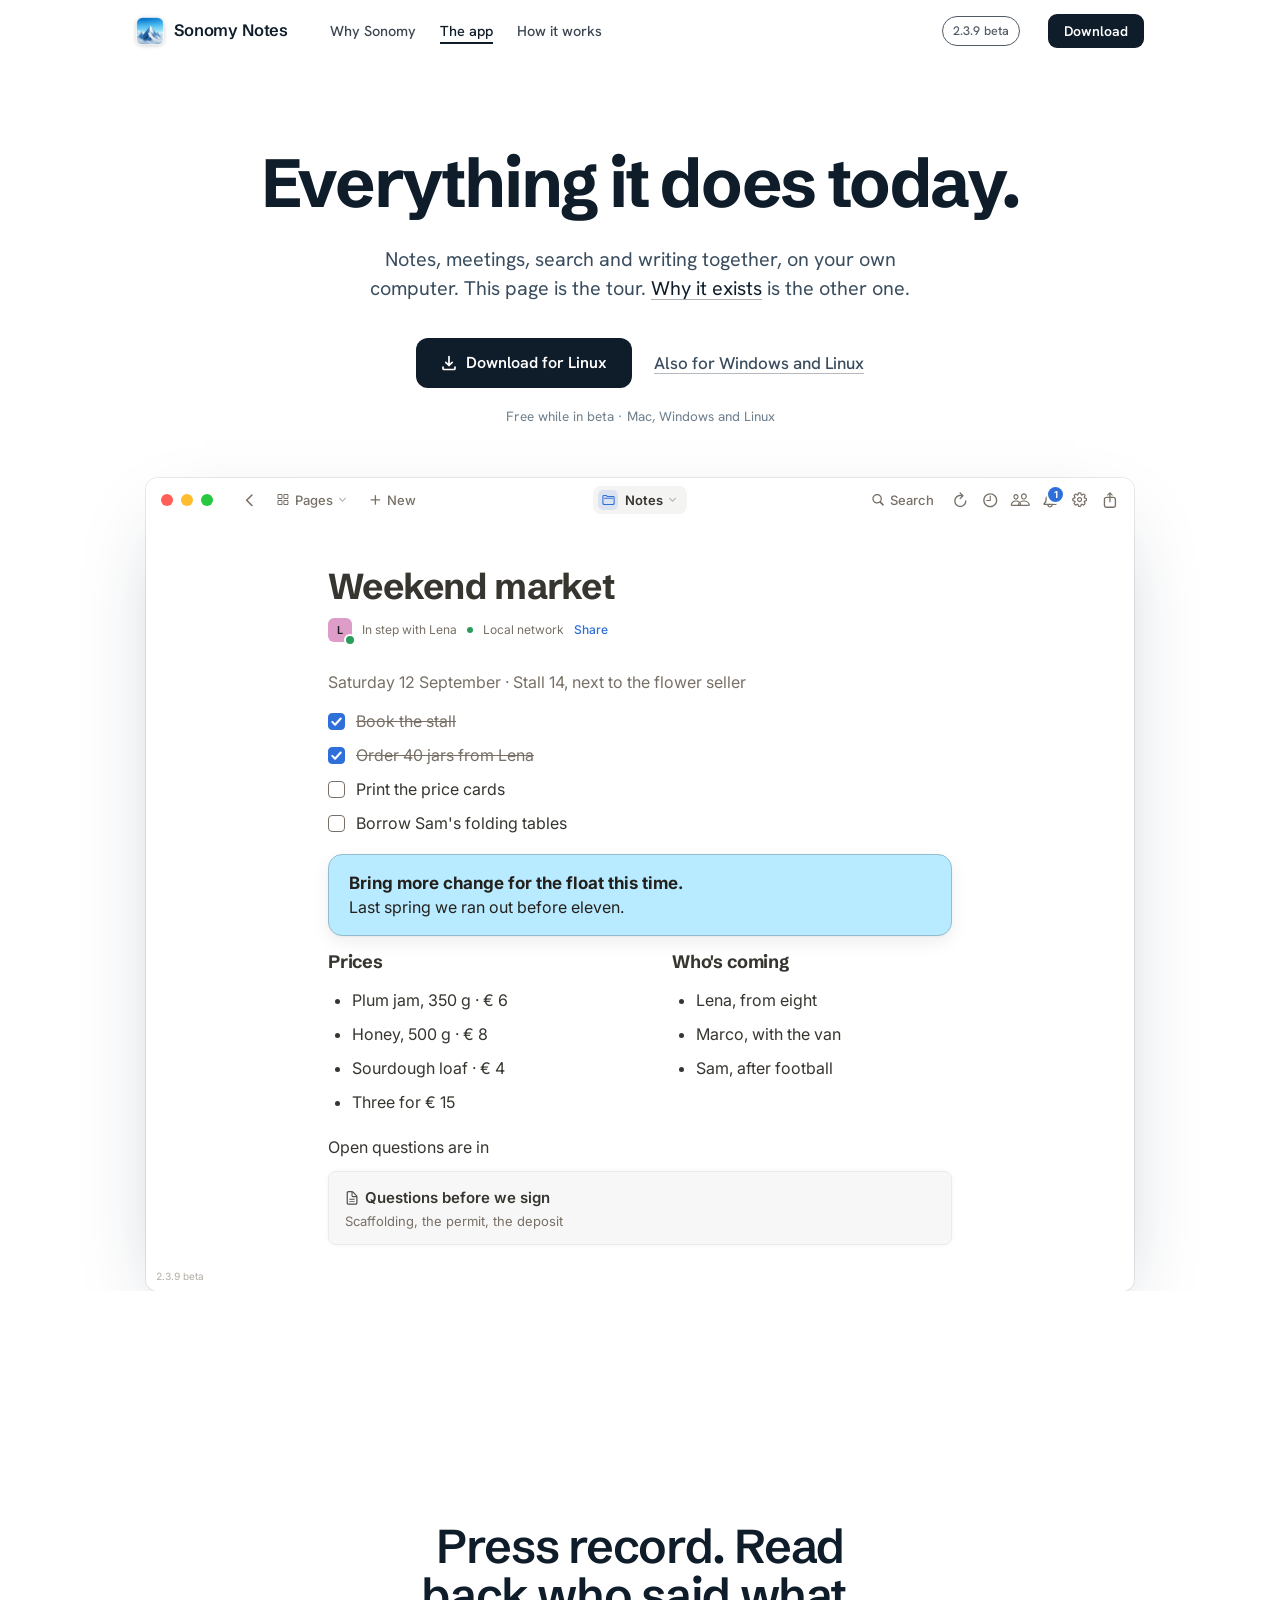
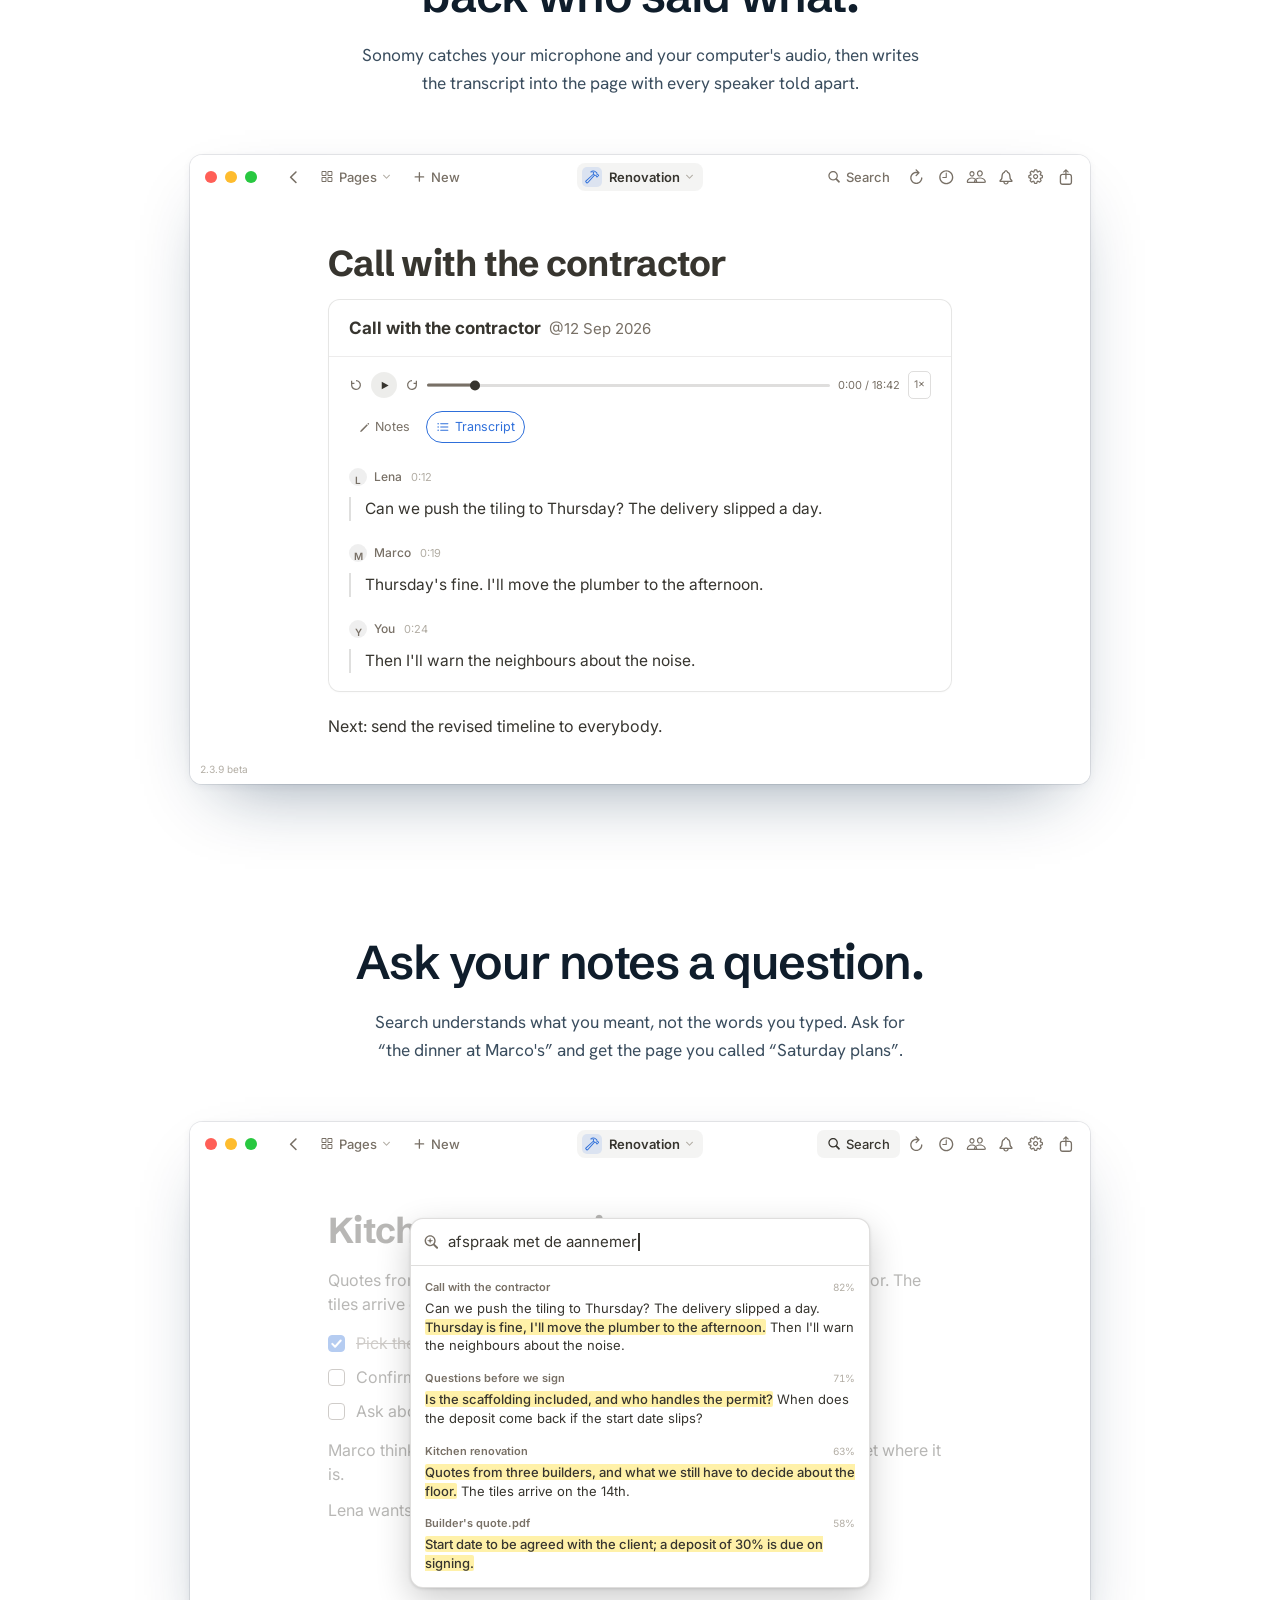
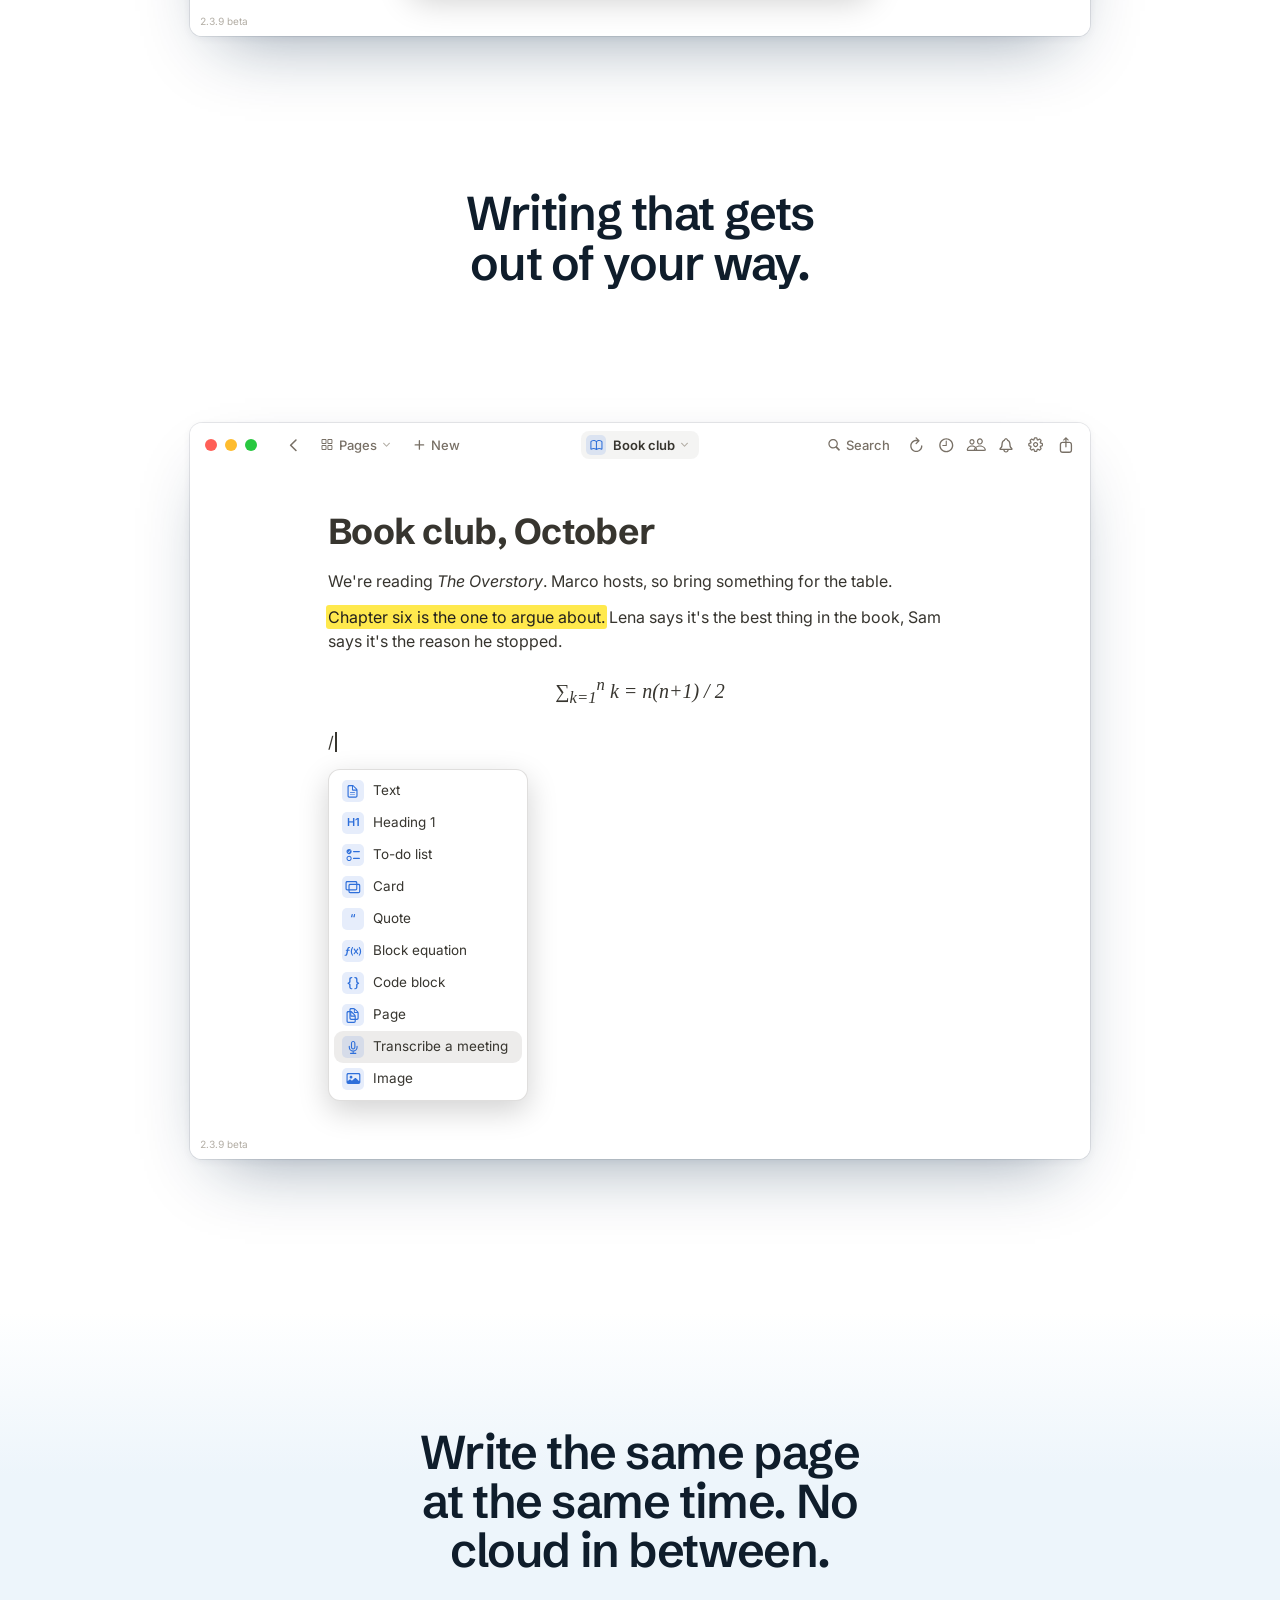
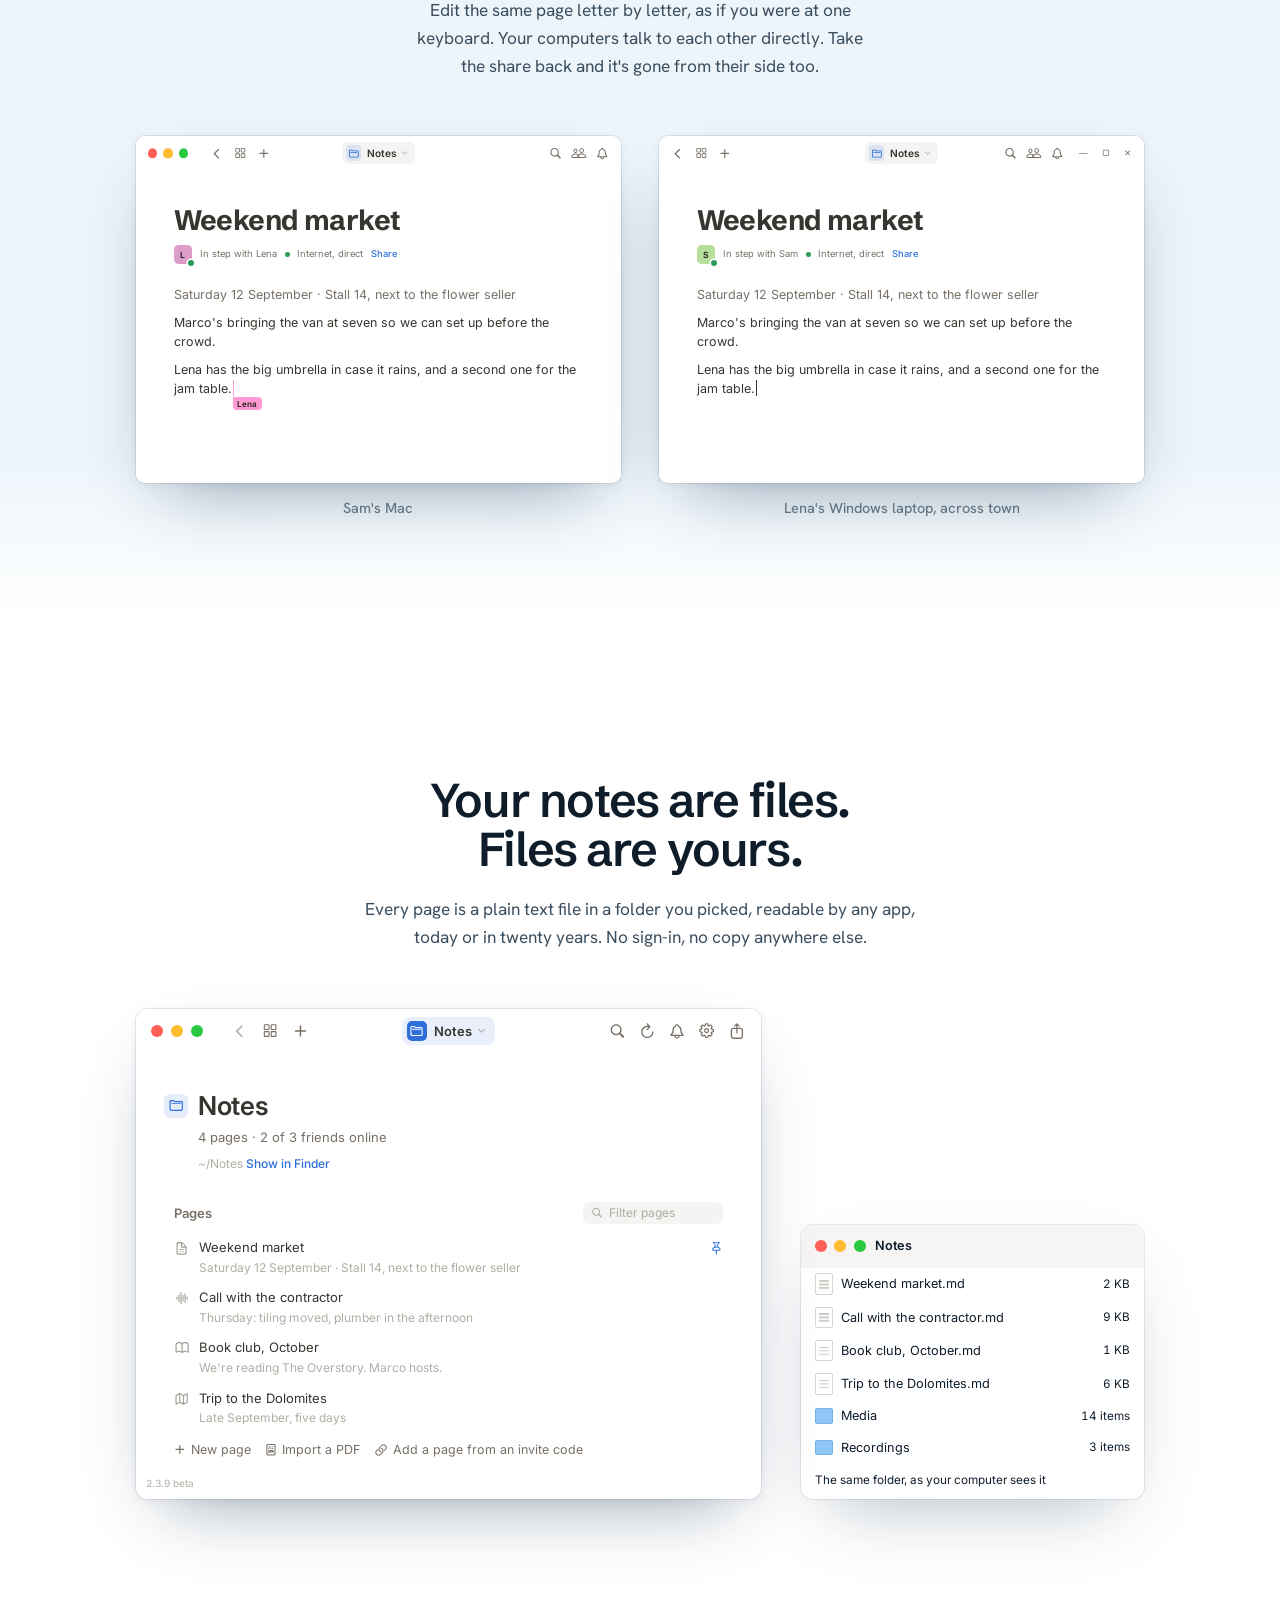
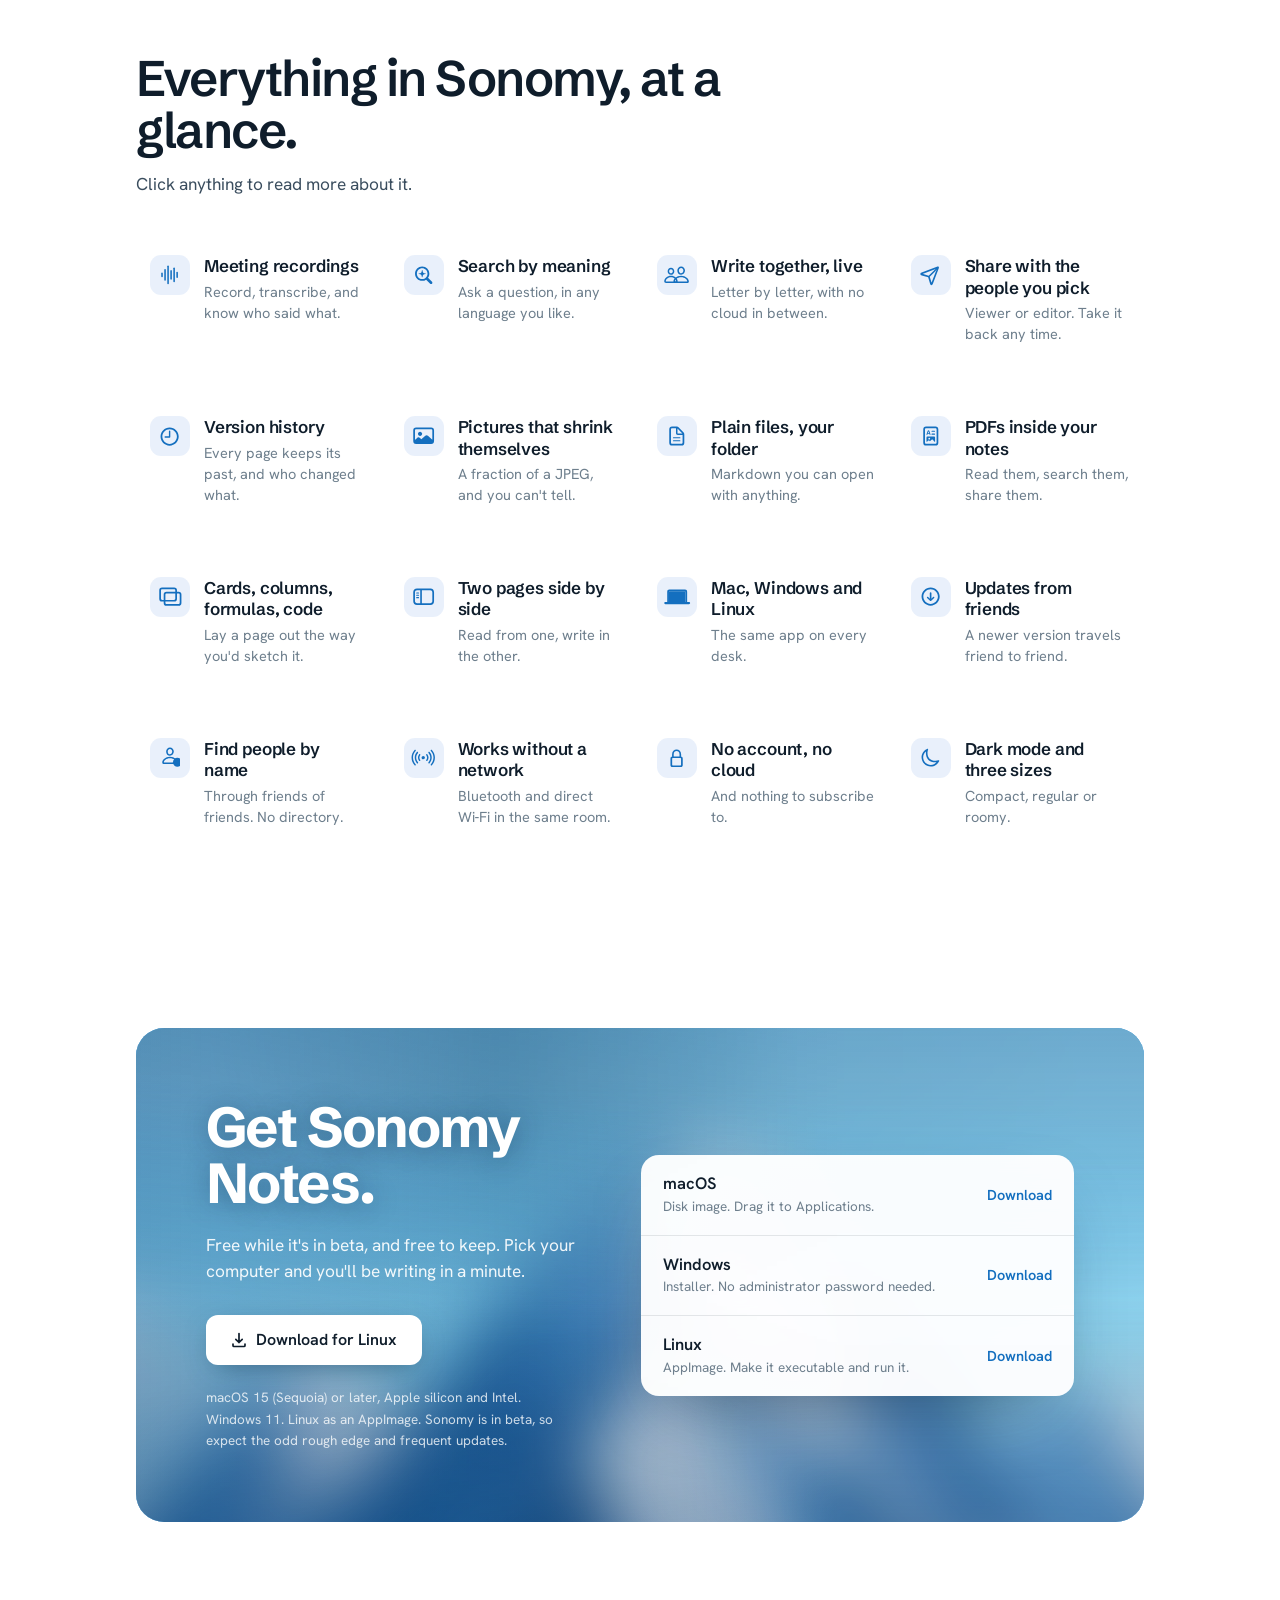
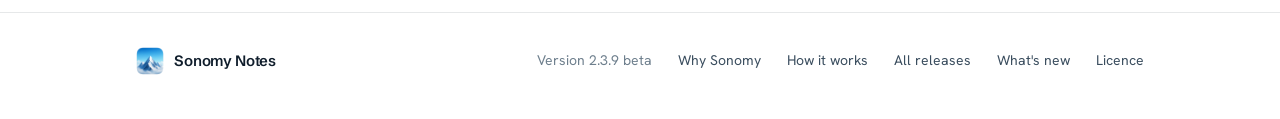
==== app.html @ a1355d49 "Site: the landing page is about the mission, the app tour moves to app.html, how.html answers questi" ====
<!doctype html>
<html lang="en">
<head>
<meta charset="utf-8">
<meta name="viewport" content="width=device-width, initial-scale=1">
<title>The app: everything Sonomy Notes does today</title>
<meta name="description" content="What Sonomy Notes does today, on Mac, Windows and Linux: it records and transcribes meetings, searches your notes by meaning, and lets you write a page together with a friend. No account, no cloud, no subscription.">

<meta property="og:title" content="Sonomy Notes: the app">
<meta property="og:description" content="Record the meeting. Find it again by what you meant. Write together. Everything on your own computer.">
<meta property="og:image" content="assets/summit.jpg">
<meta property="og:type" content="website">
<meta name="twitter:card" content="summary_large_image">
<meta name="theme-color" content="#1a7fd0">

<link rel="icon" href="assets/favicon.png" type="image/png">
<link rel="apple-touch-icon" href="assets/apple-touch-icon.png">

<link rel="preconnect" href="https://fonts.googleapis.com">
<link rel="preconnect" href="https://fonts.gstatic.com" crossorigin>
<link href="https://fonts.googleapis.com/css2?family=Schibsted+Grotesk:wght@500;600;700&family=Hanken+Grotesk:wght@400;500;600&family=Inter:wght@400;500;600;700&display=swap" rel="stylesheet">
<link rel="stylesheet" href="assets/site.css">
<script>document.documentElement.className += ' js';</script>

<style>
/* ---- a plain hero: white, ink type, the window underneath ---- */
.hero.plain { background: #fff; color: var(--ink); padding-top: 150px; }
.hero.plain .hero-h { text-shadow: none; font-size: clamp(36px, 5.4vw, 68px); }
.hero.plain .hero-lede { color: var(--ink-2); text-shadow: none; }
.hero.plain .hero-lede a { color: var(--ink); text-underline-offset: 4px; text-decoration-thickness: 1px; text-decoration-color: rgba(15, 29, 43, .35); }
.hero.plain .hero-lede a:hover { text-decoration-color: currentColor; }
.hero.plain .hero-meta { color: var(--ink-3); }
.hero.plain .btn-text { color: var(--ink-2); text-decoration-color: rgba(15, 29, 43, .3); }
.hero.plain .shot-move { box-shadow: none; }
.hero.plain .shot-fade { display: none; }
.hero.plain .hero-shot .app { box-shadow: 0 30px 80px -30px rgba(10, 40, 70, .35), 0 0 0 1px rgba(15, 29, 43, .09); }
/* ---- the hero window: one page, standing still ---- */
.hero .app { --w: 1100; }
.hero .a-desk { min-height: calc(var(--u) * 560); }
.hero .e-cur { display: none; }

/* ---- vignettes that play once when they scroll in ---- */
.type .w { opacity: 0; }
.is-in .type .w { animation: wordin .18s ease-out both; animation-delay: calc(var(--t0) + var(--i) * 70ms); }
@keyframes wordin { to { opacity: 1; } }
@keyframes riseIn { from { opacity: 0; transform: translateY(calc(var(--u) * 6)); } to { opacity: 1; transform: none; } }

/* Meetings: the capsule records, then transcribes, then the words land in the page. */
.meet-vis .a-desk { min-height: calc(var(--u) * 510); }
.meet-vis .m-bar.rec, .meet-vis .m-bar.job { opacity: 0; }
.meet-vis.is-in .m-bar.rec { animation: showhide 5.2s steps(1) .2s both; }
.meet-vis.is-in .m-bar.job { animation: showhide 3.4s steps(1) 5.3s both; }
@keyframes showhide { 0% { opacity: 1; } 99% { opacity: 1; } 100% { opacity: 0; } }
.meet-vis .m-track i { width: 0; }
.meet-vis.is-in .m-track i { animation: fill 3s linear 5.4s both; }
@keyframes fill { to { width: 92%; } }
.meet-vis .e-meet .mb-body { max-height: 0; overflow: hidden; opacity: 0; }
.meet-vis.is-in .e-meet .mb-body { animation: unfold .9s var(--ease) 8.5s both; }
@keyframes unfold { from { max-height: 0; opacity: 0; } to { max-height: calc(var(--u) * 420); opacity: 1; } }
.meet-vis .e-meet .mb-note { color: var(--a-faint); font-size: calc(var(--u) * 13); padding: calc(var(--u) * 14) 0 calc(var(--u) * 4); font-style: italic; overflow: hidden; }
.meet-vis.is-in .e-meet .mb-note { animation: notegone 8.5s steps(1) both; opacity: 0; }
@keyframes notegone { from { opacity: 1; } to { opacity: 0; max-height: 0; padding: 0; } }
.meet-vis .e-meet .tb, .meet-vis .after { opacity: 0; }
.meet-vis.is-in .e-meet .tb { animation: riseIn .5s var(--ease) both; animation-delay: calc(9s + var(--i) * 1.1s); }
.meet-vis.is-in .after { animation: riseIn .5s var(--ease) 12.6s both; }
.meet-vis .e-meet .mh .live { color: var(--a-danger); font-size: calc(var(--u) * 12); font-weight: 600; margin-left: auto; display: inline-flex; align-items: center; gap: calc(var(--u) * 6); }
.meet-vis .e-meet .mh .live::before { content: ""; width: calc(var(--u) * 8); height: calc(var(--u) * 8); border-radius: 50%; background: var(--a-danger); }
.meet-vis.is-in .e-meet .mh .live { animation: showhide 8.4s steps(1) both; }

/* Search: the question is typed, the answers arrive. */
.srch-vis .a-desk { min-height: calc(var(--u) * 470); }
.srch-vis .s-pop { right: auto; left: 50%; transform: translateX(-50%); top: calc(var(--u) * 52); height: auto; max-height: calc(var(--u) * 420); }
.srch-vis .under { opacity: .35; filter: blur(.5px); }
.srch-vis .s-field .c { opacity: 0; }
.srch-vis.is-in .s-field .c { animation: wordin .05s linear both; animation-delay: calc(.5s + var(--i) * 55ms); }
.srch-vis .s-field .cur { width: 2px; height: calc(var(--u) * 18); background: var(--a-text); display: inline-block; margin-left: 1px; animation: blink 1s steps(1) infinite; }
.srch-vis .hit { opacity: 0; }
.srch-vis.is-in .hit { animation: riseIn .5s var(--ease) both; animation-delay: calc(2.4s + var(--i) * .18s); }
.srch-vis .s-status { position: absolute; inset: calc(var(--u) * 46) 0 0; }
.srch-vis.is-in .s-status { animation: gone .01s linear 2.3s both; }
@keyframes gone { to { opacity: 0; } }

/* Writing: the slash menu, and the highlight walking down it. */
.write-vis .a-desk { min-height: calc(var(--u) * 692); }
.write-vis .sl-menu { left: calc(50% - var(--u) * 312); top: calc(var(--u) * 302); opacity: 0; transform: translateY(calc(var(--u) * -4)) scale(.98); transform-origin: 0 0; }
.write-vis.is-in .sl-menu { animation: menuin .4s var(--ease) .7s both; }
@keyframes menuin { to { opacity: 1; transform: none; } }
.write-vis .sl-item { opacity: 0; }
.write-vis.is-in .sl-item { animation: riseIn .3s var(--ease) both; animation-delay: calc(.85s + var(--i) * 40ms); }
.write-vis .sl-hl { position: absolute; left: calc(var(--u) * 5); right: calc(var(--u) * 5); top: calc(var(--u) * 5); height: calc(var(--u) * 32); border-radius: calc(var(--u) * 9); background: var(--a-code-bg); opacity: 0; }
.write-vis.is-in .sl-hl { animation: hlwalk 3.2s var(--ease) 1.5s both; }
@keyframes hlwalk {
  0% { opacity: 0; transform: translateY(0); }
  8% { opacity: 1; transform: translateY(0); }
  30% { transform: translateY(calc(var(--u) * 96)); }
  55% { transform: translateY(calc(var(--u) * 192)); }
  80%, 100% { opacity: 1; transform: translateY(calc(var(--u) * 256)); }
}
.write-vis .sl-item { position: relative; z-index: 1; }

/* Together: two windows, one page, two carets. */
.two { display: grid; grid-template-columns: minmax(0, 1fr) minmax(0, 1fr); gap: clamp(18px, 3vw, 40px); align-items: start; }
.two .vis { container-type: inline-size; }
.two .app { --w: 620; }
.two .a-desk { min-height: calc(var(--u) * 400); }
.two .who { text-align: center; margin-top: 14px; font-size: 14.5px; color: var(--ink-3); font-weight: 500; }
.two .e-caret, .two .e-cur { opacity: 0; }
.two.is-in .e-caret { animation: wordin .2s ease-out both; animation-delay: var(--t0); }
.two.is-in .e-cur { animation: wordin .01s linear var(--t0) both, blink 1s steps(1) calc(var(--t0) + 1.4s) infinite; }

/* Your files: the folder in front of the window. */
.files-vis { display: grid; grid-template-columns: minmax(0, 62fr) minmax(0, 34fr); gap: 4%; align-items: end; }
.files-vis .app { --w: 640; max-width: 100%; }
.files-vis .a-desk { min-height: calc(var(--u) * 430); }
.files-vis .h-cols { grid-template-columns: minmax(0, 1fr); }
.files-vis .a-home { padding: calc(var(--u) * 34) calc(var(--u) * 28) calc(var(--u) * 40); }
.files-vis .h-doing { flex-wrap: wrap; gap: calc(var(--u) * 6) calc(var(--u) * 14); }
.files-vis .h-doing span { white-space: nowrap; }
.files-vis .finder { --u: min(1px, calc(32cqw / 330)); align-self: end; }
.files-vis .finder .fr { opacity: 0; }
.files-vis.is-in .finder .fr { animation: riseIn .4s var(--ease) both; animation-delay: calc(.4s + var(--i) * 70ms); }
.files-vis .finder .fnote { padding: calc(var(--u) * 8) calc(var(--u) * 14) calc(var(--u) * 10); color: var(--a-faint); font-size: calc(var(--u) * 12); border-top: 1px solid var(--a-rule); }

/* Popup visuals */
.bars { display: grid; gap: 10px; margin: 6px 0 0; }
.bars .b { display: grid; grid-template-columns: 110px 1fr 90px; align-items: center; gap: 12px; font-size: 14.5px; }
.bars .b i { display: block; height: 22px; border-radius: 6px; background: var(--sky-200); width: var(--p); transition: width 1.2s var(--ease); }
.bars .b.best i { background: var(--sky-700); }
.bars .b span:last-child { color: var(--ink-3); font-variant-numeric: tabular-nums; text-align: right; }
.bars .b span:first-child { color: var(--ink); font-weight: 500; }
.pop .app { --w: 620; box-shadow: 0 20px 50px -30px rgba(10, 40, 70, .4), 0 0 0 1px rgba(15, 29, 43, .09); }
.pop .vis { container-type: inline-size; }
.pop .a-desk { min-height: calc(var(--u) * 300); }

@media (max-width: 640px) {
  .two { grid-template-columns: minmax(0, 1fr); }
  .files-vis { grid-template-columns: minmax(0, 1fr); gap: 18px; }
  .files-vis .finder { --u: min(1px, calc(100cqw / 340)); }
  .bars .b { grid-template-columns: 80px 1fr 70px; }
  .write-vis .sl-menu { left: calc(50% - var(--u) * 300); }
}
@media (prefers-reduced-motion: reduce) {
  .js .hero .s-pop, .js .hero .a-chip.srch, .js .hero .s-field .c, .js .hero .hit, .js .hero .s-status { animation: none; }
  .hero .s-pop, .hero .s-field .c, .hero .hit { opacity: 1; transform: none; }
  .hero .s-status { display: none; }
  .type .w, .meet-vis .m-bar.job, .meet-vis .e-meet .mb-body, .meet-vis .e-meet .tb, .meet-vis .e-meet .mt, .meet-vis .e-meet .mp, .meet-vis .after,
  .srch-vis .s-field .c, .srch-vis .hit, .write-vis .sl-menu, .write-vis .sl-item, .two .e-caret, .two .e-cur, .files-vis .finder .fr { opacity: 1 !important; animation: none !important; transform: none !important; }
  .meet-vis .m-bar.rec, .srch-vis .s-status, .write-vis .sl-hl, .meet-vis .e-meet .mh .live, .meet-vis .e-meet .mb-note { display: none; }
  .meet-vis .e-meet .mb-body { max-height: none !important; }
  .m-meter i.live, .m-rec::before, .m-spin { animation: none; }
}
</style>
</head>
<body>

<header class="bar ink" id="bar">
  <div class="bar-in">
    <a class="mark" href="#top">
      <img src="assets/icon.png" alt="" width="28" height="28">
      <span>Sonomy Notes</span>
    </a>
    <nav class="nav" aria-label="Pages">
      <a href="index.html">Why Sonomy</a>
      <a class="here" href="app.html">The app</a>
      <a href="how.html">How it works</a>
    </nav>
    <div class="bar-sp"></div>
    <span class="ver" data-version>2.3.9 beta</span>
    <a class="btn btn-sm btn-bar" id="cta-bar" href="https://github.com/LarsLagauw/sonomy-releases/releases/latest">Download</a>
  </div>
</header>

<main id="top">

  <!-- ============================================================ Hero -->
  <section class="hero plain" id="hero" data-loop>
    <div class="hero-in wrap">
      <h1 class="hero-h">
        <span>Everything it does today.</span>
      </h1>
      <p class="hero-lede">
        Notes, meetings, search and writing together, on your own computer. This page is the tour. <a href="index.html">Why it exists</a> is the other one.
      </p>
      <div class="hero-cta">
        <a class="btn btn-ink" id="cta-main" href="https://github.com/LarsLagauw/sonomy-releases/releases/latest">
          <svg viewBox="0 0 16 16" fill="none" stroke="currentColor" stroke-width="1.7" stroke-linecap="round" stroke-linejoin="round" aria-hidden="true"><path d="M8 1.5v9m0 0 3.2-3.2M8 10.5 4.8 7.3M2 12v1.5a1 1 0 0 0 1 1h10a1 1 0 0 0 1-1V12"/></svg>
          <span id="cta-main-label">Download the latest version</span>
        </a>
        <a class="btn-text" href="#download">Also for Windows and Linux</a>
      </div>
      <span class="hero-meta" id="cta-note">Free while in beta · Mac, Windows and Linux</span>
    </div>

    <div class="hero-shot">
      <div class="shot-move">
        <div class="app" aria-hidden="true">
          <div class="a-bar">
            <span class="a-tl"><i></i><i></i><i></i></span>
            <div class="a-left">
              <span class="a-chip ico"><i data-g="chevron.backward"></i></span>
              <span class="a-chip"><i data-g="square.grid.2x2"></i>Pages<i class="hint" data-g="chevron.down"></i></span>
              <span class="a-chip"><i data-g="plus"></i>New</span>
            </div>
            <div class="a-centre"><span class="a-proj"><i class="pg" data-g="folder"></i>Notes<i class="hint" data-g="chevron.down"></i></span></div>
            <div class="a-right">
              <span class="a-chip"><i data-g="magnifyingglass"></i>Search</span>
              <span class="a-chip ico"><i data-g="arrow.clockwise"></i></span>
              <span class="a-chip ico"><i data-g="clock"></i></span>
              <span class="a-chip ico"><i data-g="person.2"></i></span>
              <span class="a-chip ico"><i data-g="bell"></i><span class="a-badge">1</span></span>
              <span class="a-chip ico"><i data-g="gearshape"></i></span>
              <span class="a-chip ico"><i data-g="square.and.arrow.up"></i></span>
            </div>
          </div>
          <div class="a-desk">
            <div class="e-page">
              <h1 class="e-title">Weekend market</h1>
              <div class="e-byline">
                <span class="e-faces"><span class="e-face on" style="--hue:320">L</span></span>
                <span>In step with Lena</span><span class="dot"></span><span>Local network</span><span class="word">Share</span>
              </div>
              <p class="e-p sec">Saturday 12 September · Stall 14, next to the flower seller</p>
              <ul class="e-todo">
                <li class="on">Book the stall</li>
                <li class="on">Order 40 jars from Lena</li>
                <li>Print the price cards</li>
                <li>Borrow Sam's folding tables</li>
              </ul>
              <div class="e-card blue"><div class="t">Bring more change for the float this time.</div><p>Last spring we ran out before eleven.</p></div>
              <div class="e-cols">
                <div>
                  <h3 class="e-h3">Prices</h3>
                  <ul class="e-ul"><li>Plum jam, 350 g · € 6</li><li>Honey, 500 g · € 8</li><li>Sourdough loaf · € 4</li><li>Three for € 15</li></ul>
                </div>
                <div>
                  <h3 class="e-h3">Who's coming</h3>
                  <ul class="e-ul"><li>Lena, from eight</li><li>Marco, with the van</li><li>Sam, after football</li></ul>
                </div>
              </div>
              <p class="e-p">Open questions are in</p>
              <div class="e-badge"><div class="t"><i data-g="doc.text"></i>Questions before we sign</div><div class="d">Scaffolding, the permit, the deposit</div></div>
            </div>

          </div>
          <span class="a-ver" data-version>2.3.9 beta</span>
        </div>
      </div>
      <div class="shot-fade" aria-hidden="true"></div>
    </div>
  </section>
  <div class="hero-tail"></div>

  <!-- ============================================================ Meetings -->
  <section class="sec" id="meetings">
    <div class="wrap stack">
      <div class="txt">
        <h2 class="rv">Press record. Read back who said what.</h2>
        <p class="rv" style="--d:80ms">Sonomy catches your microphone and your computer's audio, then writes the transcript into the page with every speaker told apart.</p>
      </div>
      <div class="vis rv meet-vis" style="--d:120ms" data-vig data-loop>
        <div class="app" style="--w:900" aria-hidden="true">
          <div class="a-bar">
            <span class="a-tl"><i></i><i></i><i></i></span>
            <div class="a-left"><span class="a-chip ico"><i data-g="chevron.backward"></i></span><span class="a-chip"><i data-g="square.grid.2x2"></i>Pages<i class="hint" data-g="chevron.down"></i></span><span class="a-chip"><i data-g="plus"></i>New</span></div>
            <div class="a-centre"><span class="a-proj"><i class="pg" data-g="hammer"></i>Renovation<i class="hint" data-g="chevron.down"></i></span></div>
            <div class="a-right"><span class="a-chip"><i data-g="magnifyingglass"></i>Search</span><span class="a-chip ico"><i data-g="arrow.clockwise"></i></span><span class="a-chip ico"><i data-g="clock"></i></span><span class="a-chip ico"><i data-g="person.2"></i></span><span class="a-chip ico"><i data-g="bell"></i></span><span class="a-chip ico"><i data-g="gearshape"></i></span><span class="a-chip ico"><i data-g="square.and.arrow.up"></i></span></div>
          </div>
          <div class="a-desk">
            <div class="e-page">
              <h1 class="e-title">Call with the contractor</h1>
              <div class="e-meet">
                <div class="mh"><b>Call with the contractor</b><span>@12 Sep 2026</span><span class="live">Recording</span></div>
                <div class="mb-note">Recording. The transcript appears here when you stop.</div>
                <div class="mb-body">
                <div class="mp">
                  <svg class="skip" viewBox="0 0 16 16" fill="none" stroke="currentColor" stroke-width="1.4"><path d="M8 3a5 5 0 1 1-4.6 3M3 3v3.2h3.2"/></svg>
                  <span class="play"><svg viewBox="0 0 16 16"><path d="M4 2.5v11l10-5.5z" fill="currentColor"/></svg></span>
                  <svg class="skip" viewBox="0 0 16 16" fill="none" stroke="currentColor" stroke-width="1.4"><path d="M8 3a5 5 0 1 0 4.6 3M13 3v3.2H9.8"/></svg>
                  <span class="seek"><i style="--p:12%"></i></span>
                  <span>0:00 / 18:42</span>
                  <span class="rate">1×</span>
                </div>
                <div class="mt"><span class="tab"><i data-g="pencil"></i>Notes</span><span class="tab on"><i data-g="list.bullet"></i>Transcript</span></div>
                <div class="tb" style="--i:0"><div class="th"><span class="av">L</span><span class="nm">Lena</span><span class="ts">0:12</span></div><p>Can we push the tiling to Thursday? The delivery slipped a day.</p></div>
                <div class="tb" style="--i:1"><div class="th"><span class="av">M</span><span class="nm">Marco</span><span class="ts">0:19</span></div><p>Thursday's fine. I'll move the plumber to the afternoon.</p></div>
                <div class="tb" style="--i:2"><div class="th"><span class="av">Y</span><span class="nm">You</span><span class="ts">0:24</span></div><p>Then I'll warn the neighbours about the noise.</p></div>
                </div>
              </div>
              <p class="e-p after">Next: send the revised timeline to everybody.</p>
            </div>

            <div class="m-bar rec">
              <span class="m-rec"></span>
              <span class="m-clock" data-clock="18:37">18:37</span>
              <span class="m-meter"><i class="live" style="--i:0;--h:50%"></i><i class="live" style="--i:1;--h:90%"></i><i class="live" style="--i:2;--h:40%"></i><i class="live" style="--i:3;--h:75%"></i><i class="live" style="--i:4;--h:100%"></i><i class="live" style="--i:5;--h:55%"></i><i class="live" style="--i:6;--h:85%"></i><i class="live" style="--i:7;--h:35%"></i><i class="live" style="--i:8;--h:70%"></i><i class="live" style="--i:9;--h:95%"></i><i class="live" style="--i:10;--h:45%"></i><i class="live" style="--i:11;--h:80%"></i><i class="live" style="--i:12;--h:60%"></i><i class="live" style="--i:13;--h:90%"></i><i class="live" style="--i:14;--h:50%"></i><i class="live" style="--i:15;--h:70%"></i></span>
              <span class="m-lines"><span class="m-into"><i data-g="waveform"></i><span>Call with the contractor</span></span><span class="m-sub">Microphone and this Mac's audio</span></span>
              <span class="m-gap"></span>
              <span class="m-btn danger"><span class="sq"></span>Stop</span>
            </div>
            <div class="m-bar job">
              <span class="m-spin"></span>
              <span class="m-lines"><span class="m-into"><i data-g="waveform"></i><span>Transcribing · Call with the contractor</span></span><span class="m-sub">On this computer · 18 minutes of audio</span></span>
              <span class="m-track"><i></i></span>
              <span class="m-gap"></span>
              <span class="m-btn quiet">Cancel</span>
            </div>
          </div>
          <span class="a-ver" data-version>2.3.9 beta</span>
        </div>
      </div>
    </div>
  </section>

  <!-- ============================================================ Search -->
  <section class="sec" id="search">
    <div class="wrap stack">
      <div class="txt">
        <h2 class="rv">Ask your notes a question.</h2>
        <p class="rv" style="--d:80ms">Search understands what you meant, not the words you typed. Ask for “the dinner at Marco's” and get the page you called “Saturday plans”.</p>
      </div>
      <div class="vis rv srch-vis" style="--d:120ms" data-vig>
        <div class="app" style="--w:900" aria-hidden="true">
          <div class="a-bar">
            <span class="a-tl"><i></i><i></i><i></i></span>
            <div class="a-left"><span class="a-chip ico"><i data-g="chevron.backward"></i></span><span class="a-chip"><i data-g="square.grid.2x2"></i>Pages<i class="hint" data-g="chevron.down"></i></span><span class="a-chip"><i data-g="plus"></i>New</span></div>
            <div class="a-centre"><span class="a-proj"><i class="pg" data-g="hammer"></i>Renovation<i class="hint" data-g="chevron.down"></i></span></div>
            <div class="a-right"><span class="a-chip on"><i data-g="magnifyingglass"></i>Search</span><span class="a-chip ico"><i data-g="arrow.clockwise"></i></span><span class="a-chip ico"><i data-g="clock"></i></span><span class="a-chip ico"><i data-g="person.2"></i></span><span class="a-chip ico"><i data-g="bell"></i></span><span class="a-chip ico"><i data-g="gearshape"></i></span><span class="a-chip ico"><i data-g="square.and.arrow.up"></i></span></div>
          </div>
          <div class="a-desk">
            <div class="e-page under">
              <h1 class="e-title">Kitchen renovation</h1>
              <p class="e-p">Quotes from three builders, and what we still have to decide about the floor. The tiles arrive on the 14th.</p>
              <ul class="e-todo"><li class="on">Pick the tiles</li><li>Confirm the plumber</li><li>Ask about the permit</li></ul>
              <p class="e-p">Marco thinks the island can wait until spring, which would keep the budget where it is.</p>
              <p class="e-p">Lena wants the sink under the window. So do I.</p>
            </div>
            <div class="a-pop s-pop">
              <div class="s-head"><i data-g="sparkle.magnifyingglass"></i><span class="s-field"><span data-chars>afspraak met de aannemer</span><span class="cur"></span></span></div>
              <div class="s-body">
                <div class="s-status">1,284 sentences indexed</div>
                <div class="hit" style="--i:0"><div class="hit-top"><span class="hit-page">Call with the contractor</span><span class="hit-score">82%</span></div><div class="hit-text">Can we push the tiling to Thursday? The delivery slipped a day. <mark>Thursday is fine, I'll move the plumber to the afternoon.</mark> Then I'll warn the neighbours about the noise.</div></div>
                <div class="hit" style="--i:1"><div class="hit-top"><span class="hit-page">Questions before we sign</span><span class="hit-score">71%</span></div><div class="hit-text"><mark>Is the scaffolding included, and who handles the permit?</mark> When does the deposit come back if the start date slips?</div></div>
                <div class="hit" style="--i:2"><div class="hit-top"><span class="hit-page">Kitchen renovation</span><span class="hit-score">63%</span></div><div class="hit-text"><mark>Quotes from three builders, and what we still have to decide about the floor.</mark> The tiles arrive on the 14th.</div></div>
                <div class="hit" style="--i:3"><div class="hit-top"><span class="hit-page">Builder's quote.pdf</span><span class="hit-score">58%</span></div><div class="hit-text"><mark>Start date to be agreed with the client; a deposit of 30% is due on signing.</mark></div></div>
              </div>
            </div>
          </div>
          <span class="a-ver" data-version>2.3.9 beta</span>
        </div>
      </div>
    </div>
  </section>

  <!-- ============================================================ Writing -->
  <section class="sec" id="writing">
    <div class="wrap stack">
      <div class="txt">
        <h2 class="rv">Writing that gets out of your way.</h2>
        <p class="rv" style="--d:80ms">Type a slash and pick what you need: a heading, a to-do, a card, a formula, a page inside the page. Drag any block where it belongs.</p>
      </div>
      <div class="vis rv write-vis" style="--d:120ms" data-vig>
        <div class="app" style="--w:900" aria-hidden="true">
          <div class="a-bar">
            <span class="a-tl"><i></i><i></i><i></i></span>
            <div class="a-left"><span class="a-chip ico"><i data-g="chevron.backward"></i></span><span class="a-chip"><i data-g="square.grid.2x2"></i>Pages<i class="hint" data-g="chevron.down"></i></span><span class="a-chip"><i data-g="plus"></i>New</span></div>
            <div class="a-centre"><span class="a-proj"><i class="pg" data-g="book"></i>Book club<i class="hint" data-g="chevron.down"></i></span></div>
            <div class="a-right"><span class="a-chip"><i data-g="magnifyingglass"></i>Search</span><span class="a-chip ico"><i data-g="arrow.clockwise"></i></span><span class="a-chip ico"><i data-g="clock"></i></span><span class="a-chip ico"><i data-g="person.2"></i></span><span class="a-chip ico"><i data-g="bell"></i></span><span class="a-chip ico"><i data-g="gearshape"></i></span><span class="a-chip ico"><i data-g="square.and.arrow.up"></i></span></div>
          </div>
          <div class="a-desk">
            <div class="e-page">
              <h1 class="e-title">Book club, October</h1>
              <p class="e-p">We're reading <i>The Overstory</i>. Marco hosts, so bring something for the table.</p>
              <p class="e-p"><span class="e-hl">Chapter six is the one to argue about.</span> Lena says it's the best thing in the book, Sam says it's the reason he stopped.</p>
              <div class="e-math">∑<sub>k=1</sub><sup>n</sup> k = n(n+1) / 2</div>
              <p class="e-p">/<span class="e-cur"></span></p>
            </div>
            <div class="sl-menu">
              <div class="sl-hl"></div>
              <div class="sl-item" style="--i:0"><span class="gl"><i data-g="doc.text"></i></span>Text</div>
              <div class="sl-item" style="--i:1"><span class="gl">H1</span>Heading 1</div>
              <div class="sl-item" style="--i:2"><span class="gl"><i data-g="checklist"></i></span>To-do list</div>
              <div class="sl-item" style="--i:3"><span class="gl"><i data-g="rectangle.on.rectangle"></i></span>Card</div>
              <div class="sl-item" style="--i:4"><span class="gl">“</span>Quote</div>
              <div class="sl-item" style="--i:5"><span class="gl"><i data-g="function"></i></span>Block equation</div>
              <div class="sl-item" style="--i:6"><span class="gl"><i data-g="curlybraces"></i></span>Code block</div>
              <div class="sl-item" style="--i:7"><span class="gl"><i data-g="doc.on.doc"></i></span>Page</div>
              <div class="sl-item" style="--i:8"><span class="gl"><i data-g="mic"></i></span>Transcribe a meeting</div>
              <div class="sl-item" style="--i:9"><span class="gl"><i data-g="photo"></i></span>Image</div>
            </div>
          </div>
          <span class="a-ver" data-version>2.3.9 beta</span>
        </div>
      </div>
    </div>
  </section>

  <!-- ============================================================ Together -->
  <section class="band" id="together">
    <div class="wrap">
      <div class="txt centre" style="margin:0 auto 56px;max-width:64ch">
        <h2 class="rv" style="max-width:24ch">Write the same page at the same time. No cloud in between.</h2>
        <p class="rv" style="--d:80ms">Edit the same page letter by letter, as if you were at one keyboard. Your computers talk to each other directly. Take the share back and it's gone from their side too.</p>
      </div>
      <div class="two rv" style="--d:120ms" data-vig>
        <div>
          <div class="vis">
          <div class="app" aria-hidden="true">
            <div class="a-bar">
              <span class="a-tl"><i></i><i></i><i></i></span>
              <div class="a-left"><span class="a-chip ico"><i data-g="chevron.backward"></i></span><span class="a-chip ico"><i data-g="square.grid.2x2"></i></span><span class="a-chip ico"><i data-g="plus"></i></span></div>
              <div class="a-centre"><span class="a-proj"><i class="pg" data-g="folder"></i>Notes<i class="hint" data-g="chevron.down"></i></span></div>
              <div class="a-right"><span class="a-chip ico"><i data-g="magnifyingglass"></i></span><span class="a-chip ico"><i data-g="person.2"></i></span><span class="a-chip ico"><i data-g="bell"></i></span></div>
            </div>
            <div class="a-desk">
              <div class="e-page">
                <h1 class="e-title">Weekend market</h1>
                <div class="e-byline"><span class="e-faces"><span class="e-face on" style="--hue:320">L</span></span><span>In step with Lena</span><span class="dot"></span><span>Internet, direct</span><span class="word">Share</span></div>
                <p class="e-p sec">Saturday 12 September · Stall 14, next to the flower seller</p>
                <p class="e-p">Marco's bringing the van at seven so we can set up before the crowd.</p>
                <p class="e-p"><span class="type" style="--t0:.6s" data-type>Lena has the big umbrella in case it rains, and a second one for the jam table.</span><span class="e-caret" data-n="Lena" style="--c:#ff9ad5;--t0:.6s"></span></p>
              </div>
            </div>
          </div>
          </div>
          <div class="who">Sam's Mac</div>
        </div>
        <div>
          <div class="vis">
          <div class="app win" aria-hidden="true">
            <div class="a-bar">
              <div class="a-left"><span class="a-chip ico"><i data-g="chevron.backward"></i></span><span class="a-chip ico"><i data-g="square.grid.2x2"></i></span><span class="a-chip ico"><i data-g="plus"></i></span></div>
              <div class="a-centre"><span class="a-proj"><i class="pg" data-g="folder"></i>Notes<i class="hint" data-g="chevron.down"></i></span></div>
              <div class="a-right"><span class="a-chip ico"><i data-g="magnifyingglass"></i></span><span class="a-chip ico"><i data-g="person.2"></i></span><span class="a-chip ico"><i data-g="bell"></i></span><span class="a-caps"><span>—</span><span>▢</span><span>✕</span></span></div>
            </div>
            <div class="a-desk">
              <div class="e-page">
                <h1 class="e-title">Weekend market</h1>
                <div class="e-byline"><span class="e-faces"><span class="e-face on" style="--hue:95">S</span></span><span>In step with Sam</span><span class="dot"></span><span>Internet, direct</span><span class="word">Share</span></div>
                <p class="e-p sec">Saturday 12 September · Stall 14, next to the flower seller</p>
                <p class="e-p">Marco's bringing the van at seven so we can set up before the crowd.</p>
                <p class="e-p"><span class="type" style="--t0:.6s" data-type>Lena has the big umbrella in case it rains, and a second one for the jam table.</span><span class="e-cur" style="--t0:.6s"></span></p>
              </div>
            </div>
          </div>
          </div>
          <div class="who">Lena's Windows laptop, across town</div>
        </div>
      </div>
    </div>
  </section>

  <!-- ============================================================ Your files -->
  <section class="sec" id="yours">
    <div class="wrap stack">
      <div class="txt">
        <h2 class="rv">Your notes are files. Files are yours.</h2>
        <p class="rv" style="--d:80ms">Every page is a plain text file in a folder you picked, readable by any app, today or in twenty years. No sign-in, no copy anywhere else.</p>
      </div>
      <div class="vis rv files-vis" style="--d:120ms" data-vig>
        <div class="app" aria-hidden="true">
          <div class="a-bar">
            <span class="a-tl"><i></i><i></i><i></i></span>
            <div class="a-left"><span class="a-chip ico dis"><i data-g="chevron.backward"></i></span><span class="a-chip ico"><i data-g="square.grid.2x2"></i></span><span class="a-chip ico"><i data-g="plus"></i></span></div>
            <div class="a-centre"><span class="a-proj on"><i class="pg" data-g="folder"></i>Notes<i class="hint" data-g="chevron.down"></i></span></div>
            <div class="a-right"><span class="a-chip ico"><i data-g="magnifyingglass"></i></span><span class="a-chip ico"><i data-g="arrow.clockwise"></i></span><span class="a-chip ico"><i data-g="bell"></i></span><span class="a-chip ico"><i data-g="gearshape"></i></span><span class="a-chip ico"><i data-g="square.and.arrow.up"></i></span></div>
          </div>
          <div class="a-desk">
            <div class="a-home"><div class="h-wrap">
              <div class="h-title"><span class="h-icon"><i data-g="folder"></i></span><h1>Notes</h1></div>
              <div class="h-sub">4 pages · 2 of 3 friends online</div>
              <div class="h-where">~/Notes <b>Show in Finder</b></div>
              <div class="h-cols">
                <div>
                  <div class="h-head"><h2>Pages</h2><span class="h-filter"><i data-g="magnifyingglass"></i>Filter pages</span></div>
                  <div class="h-row"><span class="rg"><i data-g="doc.text"></i></span><span class="rl"><span class="rt">Weekend market</span><span class="rd">Saturday 12 September · Stall 14, next to the flower seller</span></span><span class="pin"><i data-g="pin"></i></span></div>
                  <div class="h-row"><span class="rg"><i data-g="waveform"></i></span><span class="rl"><span class="rt">Call with the contractor</span><span class="rd">Thursday: tiling moved, plumber in the afternoon</span></span></div>
                  <div class="h-row"><span class="rg"><i data-g="book"></i></span><span class="rl"><span class="rt">Book club, October</span><span class="rd">We're reading The Overstory. Marco hosts.</span></span></div>
                  <div class="h-row"><span class="rg"><i data-g="map"></i></span><span class="rl"><span class="rt">Trip to the Dolomites</span><span class="rd">Late September, five days</span></span></div>
                  <div class="h-doing"><span><i data-g="plus"></i>New page</span><span><i data-g="doc.richtext"></i>Import a PDF</span><span><i data-g="link"></i>Add a page from an invite code</span></div>
                </div>
              </div>
            </div></div>
          </div>
          <span class="a-ver" data-version>2.3.9 beta</span>
        </div>
        <div class="finder" aria-hidden="true">
          <div class="fh"><span class="a-tl"><i></i><i></i><i></i></span>Notes</div>
          <div class="fr" style="--i:0"><span class="fi"></span><span class="fn">Weekend market.md</span><span class="fs">2 KB</span></div>
          <div class="fr sel" style="--i:1"><span class="fi"></span><span class="fn">Call with the contractor.md</span><span class="fs">9 KB</span></div>
          <div class="fr" style="--i:2"><span class="fi"></span><span class="fn">Book club, October.md</span><span class="fs">1 KB</span></div>
          <div class="fr" style="--i:3"><span class="fi"></span><span class="fn">Trip to the Dolomites.md</span><span class="fs">6 KB</span></div>
          <div class="fr" style="--i:4"><span class="fi dir"></span><span class="fn">Media</span><span class="fs">14 items</span></div>
          <div class="fr" style="--i:5"><span class="fi dir"></span><span class="fn">Recordings</span><span class="fs">3 items</span></div>
          <div class="fnote">The same folder, as your computer sees it</div>
        </div>
      </div>
    </div>
  </section>

  <!-- ============================================================ Everything -->
  <section class="all" id="everything">
    <div class="wrap">
      <h2 class="rv">Everything in Sonomy, at a glance.</h2>
      <p class="rv" style="--d:60ms">Click anything to read more about it.</p>
      <ul class="all-grid">
        <li class="rv" style="--d:0ms"><button class="feat" data-pop="meetings"><span class="g" data-g="waveform"></span><div><b>Meeting recordings</b><span>Record, transcribe, and know who said what.</span><em class="open">Read more</em></div></button></li>
        <li class="rv" style="--d:30ms"><button class="feat" data-pop="search"><span class="g" data-g="sparkle.magnifyingglass"></span><div><b>Search by meaning</b><span>Ask a question, in any language you like.</span><em class="open">Read more</em></div></button></li>
        <li class="rv" style="--d:60ms"><button class="feat" data-pop="together"><span class="g" data-g="person.2"></span><div><b>Write together, live</b><span>Letter by letter, with no cloud in between.</span><em class="open">Read more</em></div></button></li>
        <li class="rv" style="--d:90ms"><button class="feat" data-pop="sharing"><span class="g" data-g="paperplane"></span><div><b>Share with the people you pick</b><span>Viewer or editor. Take it back any time.</span><em class="open">Read more</em></div></button></li>
        <li class="rv" style="--d:120ms"><button class="feat" data-pop="history"><span class="g" data-g="clock"></span><div><b>Version history</b><span>Every page keeps its past, and who changed what.</span><em class="open">Read more</em></div></button></li>
        <li class="rv" style="--d:150ms"><button class="feat" data-pop="pictures"><span class="g" data-g="photo"></span><div><b>Pictures that shrink themselves</b><span>A fraction of a JPEG, and you can't tell.</span><em class="open">Read more</em></div></button></li>
        <li class="rv" style="--d:180ms"><button class="feat" data-pop="files"><span class="g" data-g="doc.text"></span><div><b>Plain files, your folder</b><span>Markdown you can open with anything.</span><em class="open">Read more</em></div></button></li>
        <li class="rv" style="--d:210ms"><button class="feat" data-pop="pdf"><span class="g" data-g="doc.richtext"></span><div><b>PDFs inside your notes</b><span>Read them, search them, share them.</span><em class="open">Read more</em></div></button></li>
        <li class="rv" style="--d:240ms"><button class="feat" data-pop="blocks"><span class="g" data-g="rectangle.on.rectangle"></span><div><b>Cards, columns, formulas, code</b><span>Lay a page out the way you'd sketch it.</span><em class="open">Read more</em></div></button></li>
        <li class="rv" style="--d:270ms"><button class="feat" data-pop="panes"><span class="g" data-g="sidebar.left"></span><div><b>Two pages side by side</b><span>Read from one, write in the other.</span><em class="open">Read more</em></div></button></li>
        <li class="rv" style="--d:300ms"><button class="feat" data-pop="everywhere"><span class="g" data-g="laptopcomputer"></span><div><b>Mac, Windows and Linux</b><span>The same app on every desk.</span><em class="open">Read more</em></div></button></li>
        <li class="rv" style="--d:330ms"><button class="feat" data-pop="updates"><span class="g" data-g="arrow.down.circle"></span><div><b>Updates from friends</b><span>A newer version travels friend to friend.</span><em class="open">Read more</em></div></button></li>
        <li class="rv" style="--d:360ms"><button class="feat" data-pop="people"><span class="g" data-g="person.badge.plus"></span><div><b>Find people by name</b><span>Through friends of friends. No directory.</span><em class="open">Read more</em></div></button></li>
        <li class="rv" style="--d:390ms"><button class="feat" data-pop="nearby"><span class="g" data-g="dot.radiowaves.left.and.right"></span><div><b>Works without a network</b><span>Bluetooth and direct Wi‑Fi in the same room.</span><em class="open">Read more</em></div></button></li>
        <li class="rv" style="--d:420ms"><button class="feat" data-pop="private"><span class="g" data-g="lock"></span><div><b>No account, no cloud</b><span>And nothing to subscribe to.</span><em class="open">Read more</em></div></button></li>
        <li class="rv" style="--d:450ms"><button class="feat" data-pop="dark"><span class="g" data-g="moon"></span><div><b>Dark mode and three sizes</b><span>Compact, regular or roomy.</span><em class="open">Read more</em></div></button></li>
      </ul>
    </div>
  </section>

  <!-- ============================================================ Download -->
  <section class="get" id="download">
    <div class="wrap">
      <div class="skycard rv" data-loop>
        <div class="sky" aria-hidden="true"></div>
        <div class="peak" aria-hidden="true"></div>
        <div class="sky-tint" aria-hidden="true"></div>
        <div>
          <h2>Get Sonomy Notes.</h2>
          <p class="lede">Free while it's in beta, and free to keep. Pick your computer and you'll be writing in a minute.</p>
          <a class="btn btn-light" id="cta-get" href="https://github.com/LarsLagauw/sonomy-releases/releases/latest">
            <svg viewBox="0 0 16 16" fill="none" stroke="currentColor" stroke-width="1.7" stroke-linecap="round" stroke-linejoin="round" aria-hidden="true"><path d="M8 1.5v9m0 0 3.2-3.2M8 10.5 4.8 7.3M2 12v1.5a1 1 0 0 0 1 1h10a1 1 0 0 0 1-1V12"/></svg>
            <span id="cta-get-label">Download the latest version</span>
          </a>
          <p class="req">macOS 15 (Sequoia) or later, Apple silicon and Intel. Windows 11. Linux as an AppImage. Sonomy is in beta, so expect the odd rough edge and frequent updates.</p>
        </div>
        <div class="plats" id="plats">
          <a class="plat" data-os="macos" href="https://github.com/LarsLagauw/sonomy-releases/releases/latest">
            <div><div class="os">macOS</div><div class="file" data-file>Disk image. Drag it to Applications.</div></div>
            <span class="go">Download<b data-size></b></span>
          </a>
          <a class="plat" data-os="windows" href="https://github.com/LarsLagauw/sonomy-releases/releases/latest">
            <div><div class="os">Windows</div><div class="file" data-file>Installer. No administrator password needed.</div></div>
            <span class="go">Download<b data-size></b></span>
          </a>
          <a class="plat" data-os="linux" href="https://github.com/LarsLagauw/sonomy-releases/releases/latest">
            <div><div class="os">Linux</div><div class="file" data-file>AppImage. Make it executable and run it.</div></div>
            <span class="go">Download<b data-size></b></span>
          </a>
        </div>
      </div>
    </div>
  </section>

</main>

<footer class="foot">
  <div class="wrap foot-in">
    <a class="mark" href="#top"><img src="assets/icon.png" alt="" width="28" height="28"><span>Sonomy Notes</span></a>
    <span class="fsp"></span>
    <span>Version <span data-version>2.3.9 beta</span></span>
    <a href="index.html">Why Sonomy</a>
    <a href="how.html">How it works</a>
    <a href="https://github.com/LarsLagauw/sonomy-releases/releases">All releases</a>
    <a href="https://github.com/LarsLagauw/sonomy-releases/releases/latest">What's new</a>
    <a href="https://github.com/LarsLagauw/sonomy-releases/blob/main/EULA.md">Licence</a>
  </div>
</footer>

<!-- ============================================================ The popups -->
<dialog class="pop" id="pop" aria-labelledby="pop-title">
  <button class="pop-x" type="button" aria-label="Close"><svg viewBox="0 0 16 16" fill="none" stroke="currentColor" stroke-width="1.8" stroke-linecap="round"><path d="M3 3l10 10M13 3 3 13"/></svg></button>
  <div class="pop-in"></div>
</dialog>

<template id="tpl-meetings">
  <div class="pop-head"><span class="g" data-g="waveform"></span><div><h3 id="pop-title">A meeting becomes a page you can read.</h3><p class="kicker">Record, transcribe, and know who said what.</p></div></div>
  <div class="pop-body">
    <p>Press record in any page. Sonomy catches your microphone <b>and</b> your computer’s audio, so a video call arrives whole, then writes the transcript straight into the note. Click a name to change it, click a line to hear it.</p>
    <ul class="facts">
      <li><b>25</b><span>languages, Dutch included</span></li>
      <li><b>~40×</b><span>faster than the meeting took</span></li>
      <li><b>0</b><span>bytes uploaded</span></li>
    </ul>
    <p class="fine">A written summary is the one optional feature that can use a cloud model, with a key you paste in yourself.</p>
  </div>
</template>

<template id="tpl-search">
  <div class="pop-head"><span class="g" data-g="sparkle.magnifyingglass"></span><div><h3 id="pop-title">Search that knows what you meant.</h3><p class="kicker">A question in, the sentence that answers it out.</p></div></div>
  <div class="pop-body">
    <p>Ask for “the dinner at Marco’s” and get the page you called “Saturday plans”. Ask in Dutch, find the English note. Your pages and your PDFs are read on your own machine, and the index never leaves it.</p>
    <ul class="facts">
      <li><b>1 s</b><span>from question to answers</span></li>
      <li><b>0</b><span>servers involved</span></li>
    </ul>
  </div>
</template>

<template id="tpl-together">
  <div class="pop-head"><span class="g" data-g="person.2"></span><div><h3 id="pop-title">Two people, one page, no cloud.</h3><p class="kicker">Live co-editing between your computers, directly.</p></div></div>
  <div class="pop-body">
    <p>Open a shared page together and you see each other’s cursor, name and typing as it happens. No server merges your text. Your two computers agree between themselves, whether you meet a keystroke or a week apart.</p>
  </div>
</template>

<template id="tpl-sharing">
  <div class="pop-head"><span class="g" data-g="paperplane"></span><div><h3 id="pop-title">Share with exactly the people you choose.</h3><p class="kicker">A page, a branch, or a whole project. Viewer or editor.</p></div></div>
  <div class="pop-body">
    <p>Hand a page to a friend as a copy, or pair it so you both keep it in step. Each person gets a role you can change. Take the share back and it is withdrawn everywhere it travelled, and it was sealed the whole way.</p>
  </div>
</template>

<template id="tpl-history">
  <div class="pop-head"><span class="g" data-g="clock"></span><div><h3 id="pop-title">Every page keeps its own past.</h3><p class="kicker">Scroll back through a page, see who changed what, restore any of it.</p></div></div>
  <div class="pop-body">
    <p>Press the clock and the page becomes a timeline. Drag through it to see the page as it stood yesterday or last month, with every change marked by who made it. Restoring keeps the newer states too, so nothing is lost by looking back.</p>
  </div>
</template>

<template id="tpl-pictures">
  <div class="pop-head"><span class="g" data-g="photo"></span><div><h3 id="pop-title">Paste a photo. It shrinks itself.</h3><p class="kicker">A fraction of a JPEG’s size, and you cannot tell by looking.</p></div></div>
  <div class="pop-body">
    <p>JPEG was standardised in 1992. Sonomy keeps your pictures as <b>AVIF</b>, built on the video technology behind modern streaming. The same photograph, a fraction of the bytes, transparency intact, and readable by every modern browser.</p>
    <div class="pop-vis bars" data-vig>
      <div class="b"><span>Original JPEG</span><i style="--p:100%"></i><span>2.2 MB</span></div>
      <div class="b best"><span>In Sonomy</span><i style="--p:17%"></i><span>383 KB</span></div>
    </div>
    <p class="fine">Want the untouched file? “Keep the original” is a choice of its own, not the top of a quality slider.</p>
  </div>
</template>

<template id="tpl-files">
  <div class="pop-head"><span class="g" data-g="doc.text"></span><div><h3 id="pop-title">Plain files, in a folder you chose.</h3><p class="kicker">Markdown you can open with anything, today or in twenty years.</p></div></div>
  <div class="pop-body">
    <p>Every page is a Markdown file with the name you gave it. Back it up the way you back up everything else. Point Sonomy at notes you already have and it reads them without changing a byte.</p>
  </div>
</template>

<template id="tpl-pdf">
  <div class="pop-head"><span class="g" data-g="doc.richtext"></span><div><h3 id="pop-title">PDFs live in your notes too.</h3><p class="kicker">Read them in a tile, search them by meaning, share them like a page.</p></div></div>
  <div class="pop-body">
    <p>Import a PDF and it behaves like any other page: it opens in its own tile beside your notes, travels when you share a project, and is searched by meaning along with everything else.</p>
    <p class="fine">A scanned PDF with no text layer is viewable but not searchable; Sonomy does not run text recognition on images.</p>
  </div>
</template>

<template id="tpl-blocks">
  <div class="pop-head"><span class="g" data-g="rectangle.on.rectangle"></span><div><h3 id="pop-title">A page that can hold anything.</h3><p class="kicker">Cards, columns, to-dos, formulas, code, and pages inside pages.</p></div></div>
  <div class="pop-body">
    <p>Type <b>/</b> and choose. Drag any block anywhere, including into another pane. Highlight a few words with a marker or paint a whole block. Undo remembers all of it.</p>
  </div>
</template>

<template id="tpl-panes">
  <div class="pop-head"><span class="g" data-g="sidebar.left"></span><div><h3 id="pop-title">Two pages side by side.</h3><p class="kicker">Read from one, write in the other. Or three, or four.</p></div></div>
  <div class="pop-body">
    <p>Drag a page out of the list and drop it beside the one you are on. The window splits, and each tile is a full page with its own scroll. A transcript on the left and your notes on the right is how most people end up working.</p>
  </div>
</template>

<template id="tpl-everywhere">
  <div class="pop-head"><span class="g" data-g="laptopcomputer"></span><div><h3 id="pop-title">The same app on every desk.</h3><p class="kicker">Mac, Windows and Linux, from one codebase.</p></div></div>
  <div class="pop-body">
    <p>A Mac and a Windows laptop share pages and write together exactly as two Macs do. Only the things that should follow your system do: the window buttons, the file dialogs, and whether the shortcut is ⌘ or Ctrl.</p>
    <ul class="facts">
      <li><b>27 MB</b><span>the whole download</span></li>
      <li><b>3</b><span>systems, one build of the same code</span></li>
    </ul>
  </div>
</template>

<template id="tpl-updates">
  <div class="pop-head"><span class="g" data-g="arrow.down.circle"></span><div><h3 id="pop-title">A newer version travels friend to friend.</h3><p class="kicker">No app store in between, and nothing a friend can tamper with.</p></div></div>
  <div class="pop-body">
    <p>When a friend is running a newer Sonomy, yours can fetch it from theirs and offer to restart into it. Every build is checked against a description signed with the release key before a single byte is kept.</p>
  </div>
</template>

<template id="tpl-people">
  <div class="pop-head"><span class="g" data-g="person.badge.plus"></span><div><h3 id="pop-title">Find people by name.</h3><p class="kicker">Through the people you already know, with no directory anywhere.</p></div></div>
  <div class="pop-body">
    <p>Type a name and Sonomy asks the friends you already have. Whoever matches sends a card back and you send a request. There is no central list of users to be on, and you decide who is allowed to find you.</p>
  </div>
</template>

<template id="tpl-nearby">
  <div class="pop-head"><span class="g" data-g="dot.radiowaves.left.and.right"></span><div><h3 id="pop-title">It works in a room with no network.</h3><p class="kicker">No Wi‑Fi, no internet, no problem.</p></div></div>
  <div class="pop-body">
    <p>Two laptops on the same table can still write the same page. Sonomy looks for whatever way there is between them and takes it. Nothing to switch on, nothing to configure. You open the page and it finds a way.</p>
  </div>
</template>

<template id="tpl-private">
  <div class="pop-head"><span class="g" data-g="lock"></span><div><h3 id="pop-title">No account. No cloud. Nothing to subscribe to.</h3><p class="kicker">Your notes are on your computer, and that is where the work happens.</p></div></div>
  <div class="pop-body">
    <p>You never sign in, because there is nothing to sign in to. Transcription, search and pictures all run on your processor, and what you share is sealed for the person you sent it to.</p>
  </div>
</template>

<template id="tpl-dark">
  <div class="pop-head"><span class="g" data-g="moon"></span><div><h3 id="pop-title">Dark mode, and three sizes for the whole interface.</h3><p class="kicker">Follows your system, or set it yourself.</p></div></div>
  <div class="pop-body">
    <p>Every colour keeps its ink in the dark: a yellow marker stays yellow, with dark writing on it, the way it would be on paper. Choose compact, regular or roomy for the bar and the lists.</p>
    <div class="pop-vis vis">
      <div class="app dark" aria-hidden="true">
        <div class="a-bar">
          <span class="a-tl"><i></i><i></i><i></i></span>
          <div class="a-left"><span class="a-chip ico"><i data-g="chevron.backward"></i></span><span class="a-chip"><i data-g="square.grid.2x2"></i>Pages<i class="hint" data-g="chevron.down"></i></span><span class="a-chip"><i data-g="plus"></i>New</span></div>
          <div class="a-centre"><span class="a-proj"><i class="pg" data-g="folder"></i>Notes<i class="hint" data-g="chevron.down"></i></span></div>
          <div class="a-right"><span class="a-chip"><i data-g="magnifyingglass"></i>Search</span><span class="a-chip ico"><i data-g="person.2"></i></span><span class="a-chip ico"><i data-g="bell"></i></span><span class="a-chip ico"><i data-g="gearshape"></i></span></div>
        </div>
        <div class="a-desk">
          <div class="e-page">
            <h1 class="e-title">Weekend market</h1>
            <p class="e-p sec">Saturday 12 September · Stall 14</p>
            <ul class="e-todo"><li class="on">Book the stall</li><li>Print the price cards</li></ul>
            <p class="e-p"><span class="e-hl">Bring more change</span> for the float this time.</p>
            <div class="e-card yellow"><div class="t">Lena has the umbrella.</div></div>
          </div>
        </div>
      </div>
    </div>
  </div>
</template>


<script src="assets/glyphs.js"></script>
<script src="assets/site.js"></script>
</body>
</html>
---- assets/site.css ----
/* Sonomy Notes — the site. One stylesheet for index.html and how.html.

   Two halves. The first is the page itself: type, colour, the bar, the hero sky,
   the download card. The second is the mockup system: every picture of the app
   on these pages is HTML and CSS built from the app's own numbers (chrome.css,
   theme.css, editor.css), scaled with one unit — `--u`, one app pixel — so a
   window drawn at 1100 app pixels wide fits whatever column it is put in and
   still has a 44px bar, 28px chips and a 720px page at full size.

   `calc(var(--u) * n)` in the source is `calc(var(--u) * n)`; site.src.css is expanded into
   site.css by a one-line substitution (see site/README.md). */

:root {
  --sky-900: #0b4d8c;
  --sky-700: #146fbf;
  --sky-500: #2a93e0;
  --sky-200: #bfe3f7;
  --cloud: #edf5fb;
  --cloud-2: #f6fafd;
  --white: #ffffff;

  --ink: #0f1d2b;
  --ink-2: #3a4d5e;
  --ink-3: #6e7f8d;
  --line: rgba(15, 29, 43, .10);

  --display: 'Schibsted Grotesk', 'Helvetica Neue', Arial, sans-serif;
  --body: 'Hanken Grotesk', -apple-system, BlinkMacSystemFont, 'Segoe UI', Roboto, sans-serif;
  /* The app's own face is the system's: SF on a Mac, Segoe on Windows, Inter
     where neither exists. The mockups use the same stack so a visitor sees the
     app the way it would look on their own computer. */
  --ui: -apple-system, BlinkMacSystemFont, 'Segoe UI Variable Display', 'Segoe UI', Inter, system-ui, sans-serif;

  --gut: clamp(20px, 5vw, 56px);
  --measure: 1120px;
  --ease: cubic-bezier(.2, .7, .2, 1);
}

* { box-sizing: border-box; }
html { scroll-behavior: smooth; -webkit-text-size-adjust: 100%; }
@media (prefers-reduced-motion: reduce) { html { scroll-behavior: auto; } }

body {
  margin: 0;
  background: var(--white);
  color: var(--ink);
  font-family: var(--body);
  font-size: 17px;
  line-height: 1.55;
  -webkit-font-smoothing: antialiased;
  overflow-x: hidden;
}
img { max-width: 100%; display: block; }
a { color: inherit; }
p { margin: 0; }
h1, h2, h3 { margin: 0; font-family: var(--display); font-weight: 600; }
button { font: inherit; color: inherit; }

:focus-visible { outline: 2px solid var(--sky-700); outline-offset: 3px; border-radius: 6px; }

.wrap { width: 100%; max-width: var(--measure); margin-inline: auto; padding-inline: var(--gut); }

/* Reveal on scroll. Only when scripting is on, so nothing is ever hidden without it. */
.js .rv {
  opacity: 0;
  transform: translateY(26px);
  transition: opacity .9s var(--ease), transform .9s var(--ease);
  transition-delay: var(--d, 0ms);
}
.js .rv.is-in { opacity: 1; transform: none; }
@media (prefers-reduced-motion: reduce) {
  .js .rv { opacity: 1; transform: none; transition: none; }
}

/* Everything that loops is stilled while its section is off screen. */
.pz, .pz *, .pz *::before, .pz *::after { animation-play-state: paused !important; }

/* ---------------------------------------------------------------- Bar */
.bar {
  position: fixed; top: 0; left: 0; right: 0; z-index: 50;
  color: #fff;
  transition: background-color .35s ease, color .35s ease, border-color .35s ease;
  border-bottom: 1px solid transparent;
}
.bar.ink { color: var(--ink); }
.bar.is-stuck {
  color: var(--ink);
  background: rgba(255, 255, 255, .8);
  -webkit-backdrop-filter: blur(16px) saturate(160%);
  backdrop-filter: blur(16px) saturate(160%);
  border-bottom-color: var(--line);
}
.bar-in {
  display: flex; align-items: center; gap: 28px;
  height: 62px; max-width: var(--measure); margin-inline: auto; padding-inline: var(--gut);
}
.mark { display: flex; align-items: center; gap: 10px; text-decoration: none; }
.mark img { width: 28px; height: 28px; border-radius: 7px; box-shadow: 0 1px 4px rgba(0, 0, 0, .18); }
.mark span { font-family: var(--display); font-weight: 600; font-size: 16.5px; letter-spacing: -.01em; }
.nav { display: flex; gap: 24px; margin-left: 14px; }
.nav a {
  font-size: 14.5px; font-weight: 500; text-decoration: none; opacity: .82;
  transition: opacity .2s ease; white-space: nowrap;
}
.nav a:hover, .nav a.here { opacity: 1; }
.nav a.here { text-decoration: underline; text-underline-offset: 6px; text-decoration-thickness: 1.5px; }
.bar-sp { flex: 1; }
.ver {
  font-size: 12.5px; font-weight: 500; letter-spacing: .01em; opacity: .72;
  padding: 4px 10px; border-radius: 999px; border: 1px solid currentColor;
  white-space: nowrap;
}
.bar .btn-bar {
  opacity: 0; transform: translateY(-3px); pointer-events: none;
  transition: opacity .3s ease, transform .3s ease;
}
.bar.is-stuck .btn-bar, .bar.ink .btn-bar { opacity: 1; transform: none; pointer-events: auto; }

/* ---------------------------------------------------------------- Buttons */
.btn {
  display: inline-flex; align-items: center; gap: 9px;
  font-family: var(--body); font-weight: 600; font-size: 16px; line-height: 1;
  text-decoration: none; padding: 16px 24px; border-radius: 12px;
  border: 1px solid transparent; cursor: pointer;
  transition: transform .2s var(--ease), box-shadow .2s var(--ease), background-color .2s ease, color .2s ease;
}
.btn svg { width: 16px; height: 16px; flex: none; }
.btn:hover { transform: translateY(-1px); }
.btn:active { transform: translateY(0); }
.btn-light { background: #fff; color: var(--ink); box-shadow: 0 8px 28px -10px rgba(6, 40, 70, .55); }
.btn-light:hover { box-shadow: 0 14px 34px -12px rgba(6, 40, 70, .6); }
.btn-ink { background: var(--ink); color: #fff; }
.btn-ink:hover { background: #1b2f41; }
.btn-sky { background: var(--sky-700); color: #fff; }
.btn-sky:hover { background: var(--sky-900); }
.btn-ghost { background: transparent; color: var(--ink); border-color: rgba(15, 29, 43, .18); }
.btn-ghost:hover { border-color: rgba(15, 29, 43, .4); }
.btn-sm { padding: 9px 15px; font-size: 14px; border-radius: 9px; }
.bar:not(.is-stuck):not(.ink) .btn-bar { background: #fff; color: var(--ink); }
.bar.is-stuck .btn-bar, .bar.ink .btn-bar { background: var(--ink); color: #fff; box-shadow: none; }
.btn-text {
  font-weight: 500; text-decoration: underline; text-underline-offset: 4px; text-decoration-thickness: 1px;
  text-decoration-color: rgba(255, 255, 255, .5);
}
.btn-text:hover { text-decoration-color: currentColor; }
.more {
  display: inline-flex; align-items: center; gap: 6px; font-weight: 600; color: var(--sky-700);
  text-decoration: none; margin-top: 18px; font-size: 16.5px;
}
.more svg { width: 14px; height: 14px; transition: transform .2s var(--ease); }
.more:hover svg { transform: translateX(3px); }
@media (prefers-reduced-motion: reduce) { .btn, .btn:hover { transform: none; } }

/* ---------------------------------------------------------------- Hero sky */
.hero {
  position: relative; overflow: hidden; isolation: isolate;
  background: #1f86d4; color: #fff;
  padding-top: 128px;
}
.sky {
  position: absolute; inset: -6%; z-index: -4;
  background: url("sky.png") 50% 50% / 100% 100% no-repeat;
  filter: blur(18px) saturate(1.08);
  will-change: transform;
}
.peak {
  position: absolute; left: -10%; right: -10%; bottom: -12%; height: 78%; z-index: -3;
  animation: skydrift 40s ease-in-out infinite alternate;
  will-change: transform;
}
.peak::before {
  content: ""; position: absolute; inset: 0;
  background: url("peak.png") 50% 100% / 118% auto no-repeat;
  filter: blur(34px) saturate(1.05);
  -webkit-mask-image: linear-gradient(180deg, rgba(0,0,0,0) 0%, #000 45%);
  mask-image: linear-gradient(180deg, rgba(0,0,0,0) 0%, #000 45%);
}
@keyframes skydrift {
  from { transform: translate3d(0, 0, 0) scale(1); }
  to   { transform: translate3d(-2%, 1%, 0) scale(1.06); }
}
.sky-tint {
  position: absolute; inset: 0; z-index: -2;
  background:
    linear-gradient(180deg, rgba(8, 60, 110, .34) 0%, rgba(8, 60, 110, .10) 30%, rgba(8, 60, 110, 0) 48%),
    linear-gradient(180deg, rgba(255, 255, 255, 0) 56%, rgba(255, 255, 255, .6) 78%, #fff 100%);
}
.cloud {
  position: absolute; z-index: -1; border-radius: 50%;
  background: radial-gradient(closest-side, rgba(255, 255, 255, .95), rgba(255, 255, 255, 0));
  pointer-events: none;
}
.cloud.a { width: 62vw; height: 26vw; left: -10vw; bottom: 8%; animation: drift 44s ease-in-out infinite alternate; }
.cloud.b { width: 58vw; height: 24vw; right: -14vw; bottom: 14%; animation: drift 52s ease-in-out infinite alternate-reverse; }
.cloud.c { width: 40vw; height: 16vw; left: 30vw; bottom: 2%; animation: drift 60s ease-in-out infinite alternate; }
@keyframes drift {
  from { transform: translate3d(0, 0, 0); }
  to   { transform: translate3d(6vw, -1.5vw, 0); }
}

.hero-in { position: relative; text-align: center; }
.hero-icon {
  width: 96px; height: 96px; margin: 0 auto 26px; border-radius: 22px;
  box-shadow: 0 18px 40px -14px rgba(4, 30, 60, .7), 0 0 0 1px rgba(255, 255, 255, .25) inset;
  animation: rise .9s var(--ease) both;
}
h1.hero-h {
  font-size: clamp(38px, 6vw, 76px);
  line-height: .98; letter-spacing: -.035em; font-weight: 700;
  max-width: 26ch; margin: 0 auto 28px;
  text-shadow: 0 2px 30px rgba(4, 30, 60, .35);
}
h1.hero-h span { display: block; animation: rise .9s var(--ease) both; }
h1.hero-h span:nth-child(2) { animation-delay: .07s; }
h1.hero-h span:nth-child(3) { animation-delay: .14s; }
.hero-lede {
  font-size: clamp(17px, 1.55vw, 20px); line-height: 1.5;
  color: rgba(255, 255, 255, .92); max-width: 50ch; margin: 0 auto 34px;
  text-shadow: 0 1px 18px rgba(4, 30, 60, .35);
  animation: rise .9s var(--ease) .16s both;
}
.hero-cta {
  display: flex; flex-wrap: wrap; justify-content: center; align-items: center; gap: 14px 22px;
  animation: rise .9s var(--ease) .26s both;
}
.hero-meta {
  display: block; margin-top: 18px; font-size: 13.5px; color: rgba(255, 255, 255, .8);
  animation: rise .9s var(--ease) .32s both;
  min-height: 1.4em;
}
@keyframes rise {
  from { opacity: 0; transform: translateY(18px); }
  to   { opacity: 1; transform: none; }
}
.hero-shot {
  position: relative; margin: clamp(36px, 4vw, 52px) auto 0;
  max-width: 1100px; padding-inline: var(--gut);
}
.shot-move {
  transform-origin: 50% 0;
  animation: shotin 1.2s var(--ease) .2s both;
  will-change: transform;
}
@keyframes shotin {
  from { opacity: 0; transform: translateY(90px) scale(.95); }
  to   { opacity: 1; }
}
.shot-fade {
  position: absolute; left: calc(50% - 50vw); right: calc(50% - 50vw); bottom: -2px; height: 46%; z-index: 3; pointer-events: none;
  background: linear-gradient(180deg, rgba(255, 255, 255, 0), #fff 78%);
}
.hero-tail { height: clamp(40px, 6vw, 90px); background: #fff; }
@media (prefers-reduced-motion: reduce) {
  .sky, .peak, .cloud, .hero-icon, h1.hero-h span, .hero-lede, .hero-cta, .hero-meta, .shot-move { animation: none; }
  .shot-move { transform: none; }
  .shot-fade { opacity: .55; }
}

/* ---------------------------------------------------------------- Sections */
.sec { padding-top: clamp(96px, 12vw, 156px); }
.txt h2 {
  font-size: clamp(31px, 3.7vw, 48px); line-height: 1.04; letter-spacing: -.03em;
  margin-bottom: 22px; text-wrap: balance; max-width: 18ch;
}
.txt p { font-size: clamp(17px, 1.35vw, 19px); line-height: 1.6; color: var(--ink-2); max-width: 46ch; }
.txt p + p { margin-top: 14px; }
.vis { position: relative; min-width: 0; container-type: inline-size; }

/* A section stacked: what it is, then the picture of it, full width. The text
   never runs taller than the window beside it, because there is no beside. */
.stack { display: grid; justify-items: center; text-align: center; gap: clamp(30px, 4.5vw, 58px); }
.stack .txt { max-width: 64ch; }
.stack .txt h2 { max-width: 20ch; margin-inline: auto; }
.stack .txt p { max-width: 56ch; margin-inline: auto; }
.stack .vis { width: 100%; text-align: left; }
.stack .vis .app { margin-inline: auto; }
.centre { text-align: center; }
.centre h2, .centre p { margin-inline: auto; }
.centre .txt h2 { max-width: 24ch; }
.centre .txt p { max-width: 58ch; }

/* A band: white to cloud and back. */
.band {
  margin-top: clamp(96px, 12vw, 156px);
  padding: clamp(80px, 9vw, 130px) 0 clamp(72px, 8vw, 110px);
  background: linear-gradient(180deg, #fff 0%, var(--cloud) 18%, var(--cloud) 82%, #fff 100%);
}

/* ---------------------------------------------------------------- Chapters
   index.html and how.html: a large statement on the left, one sentence on the
   right, one plain picture underneath at full width. */
.ch { padding-top: clamp(104px, 13vw, 176px); }
.ch-head {
  display: grid; grid-template-columns: minmax(0, 7fr) minmax(0, 5fr);
  gap: clamp(24px, 4vw, 64px); align-items: end;
}
.ch-head h2 {
  font-size: clamp(36px, 5.2vw, 72px); line-height: .98; letter-spacing: -.04em; font-weight: 700;
  max-width: 15ch; text-wrap: balance;
}
.ch-head p { font-size: clamp(17.5px, 1.45vw, 21px); line-height: 1.5; color: var(--ink-2); max-width: 40ch; }
.ch-head p + p { margin-top: 12px; }
.ch-vis { margin-top: clamp(44px, 6vw, 88px); }
.ch-fine { margin-top: 26px; font-size: 15px; color: var(--ink-3); max-width: 60ch; }
.ch-fine a { color: var(--ink-2); text-underline-offset: 4px; text-decoration-thickness: 1px; }

/* ---------------------------------------------------------------- Why it is different (teaser) */
.why { padding-top: clamp(96px, 12vw, 156px); }
.why-card {
  position: relative; overflow: hidden; border-radius: 28px;
  background: var(--cloud); padding: clamp(40px, 5.5vw, 76px);
  display: grid; grid-template-columns: minmax(0, 6fr) minmax(0, 7fr); gap: clamp(32px, 5vw, 72px); align-items: center;
}
.why-card h2 { font-size: clamp(32px, 4.2vw, 54px); line-height: 1.02; letter-spacing: -.035em; font-weight: 700; margin-bottom: 20px; text-wrap: balance; }
.why-card .lede { font-size: clamp(16.5px, 1.35vw, 19px); line-height: 1.55; color: var(--ink-2); max-width: 44ch; margin-bottom: 28px; }
.why-list { list-style: none; margin: 0; padding: 0; display: grid; gap: 14px; }
.why-list li {
  display: grid; grid-template-columns: 44px 1fr; gap: 16px; align-items: start;
  background: #fff; border-radius: 16px; padding: 16px 18px;
  box-shadow: 0 10px 30px -22px rgba(10, 40, 70, .4);
}
.why-list .g { width: 44px; height: 44px; border-radius: 12px; background: var(--sky-200); color: var(--sky-900); display: grid; place-items: center; font-size: 20px; }
.why-list b { display: block; font-family: var(--display); font-weight: 600; font-size: 17.5px; margin-bottom: 3px; letter-spacing: -.01em; }
.why-list span { color: var(--ink-2); font-size: 15.5px; line-height: 1.5; }

/* ---------------------------------------------------------------- Everything, at a glance */
.all { padding-top: clamp(96px, 12vw, 156px); }
.all h2 { font-size: clamp(31px, 3.9vw, 50px); line-height: 1.04; letter-spacing: -.03em; max-width: 20ch; margin-bottom: 14px; }
.all > .wrap > p { font-size: clamp(17px, 1.35vw, 19px); color: var(--ink-2); max-width: 52ch; margin-bottom: 40px; }
.all-grid {
  display: grid; grid-template-columns: repeat(4, minmax(0, 1fr)); gap: 6px;
  margin: 0; padding: 0; list-style: none;
}
.feat {
  appearance: none; border: 0; background: transparent; text-align: left; cursor: pointer;
  display: grid; grid-template-columns: 40px 1fr; gap: 14px; align-items: start;
  padding: 18px 16px 18px 14px; border-radius: 16px;
  transition: background-color .2s ease, transform .2s var(--ease);
  width: 100%;
}
.feat:hover { background: var(--cloud); }
.feat:active { transform: scale(.99); }
.feat .g {
  width: 40px; height: 40px; border-radius: 11px; display: grid; place-items: center;
  background: rgba(46, 111, 218, .10); color: var(--sky-700); font-size: 18px;
}
.feat b { display: block; font-family: var(--display); font-weight: 600; font-size: 17px; letter-spacing: -.01em; line-height: 1.25; margin-bottom: 4px; color: var(--ink); }
.feat span { display: block; font-size: 14.5px; line-height: 1.45; color: var(--ink-3); }
.feat .open { display: inline-block; margin-top: 8px; font-size: 13.5px; font-weight: 600; color: var(--sky-700); opacity: 0; transition: opacity .2s ease; }
.feat:hover .open, .feat:focus-visible .open { opacity: 1; }

/* The popup. A real <dialog>, so Escape, focus and the backdrop are the browser's. */
.pop {
  border: 0; padding: 0; margin: auto;
  width: min(720px, calc(100vw - 32px)); max-height: min(86vh, 860px);
  border-radius: 24px; background: #fff; color: var(--ink);
  box-shadow: 0 40px 100px -30px rgba(6, 40, 70, .55), 0 0 0 1px rgba(15, 29, 43, .06);
  overflow: hidden;
}
.pop::backdrop { background: rgba(8, 30, 52, .42); -webkit-backdrop-filter: blur(6px); backdrop-filter: blur(6px); }
.pop[open] { animation: popin .32s var(--ease) both; }
@keyframes popin { from { opacity: 0; transform: translateY(14px) scale(.985); } to { opacity: 1; transform: none; } }
.pop-in { padding: clamp(24px, 4vw, 44px); overflow: auto; max-height: min(86vh, 860px); }
.pop-head { display: flex; align-items: flex-start; gap: 18px; margin-bottom: 18px; }
.pop-head .g { flex: none; width: 56px; height: 56px; border-radius: 16px; background: rgba(46, 111, 218, .10); color: var(--sky-700); display: grid; place-items: center; font-size: 26px; }
.pop-head h3 { font-size: clamp(24px, 3vw, 32px); line-height: 1.08; letter-spacing: -.025em; font-weight: 700; text-wrap: balance; }
.pop-head .kicker { color: var(--ink-3); font-size: 15.5px; margin-top: 6px; }
.pop-body p { font-size: 16.5px; line-height: 1.6; color: var(--ink-2); }
.pop-body p + p { margin-top: 12px; }
.pop-body p b { color: var(--ink); font-weight: 600; }
.pop-body .facts {
  display: grid; grid-template-columns: repeat(auto-fit, minmax(150px, 1fr)); gap: 10px; margin: 20px 0 4px; padding: 0; list-style: none;
}
.pop-body .facts li { background: var(--cloud); border-radius: 14px; padding: 14px 16px; }
.pop-body .facts b { display: block; font-family: var(--display); font-size: 22px; letter-spacing: -.02em; line-height: 1.1; color: var(--ink); }
.pop-body .facts span { display: block; font-size: 13.5px; color: var(--ink-3); margin-top: 4px; line-height: 1.4; }
.pop-body .fine { font-size: 14px; color: var(--ink-3); margin-top: 16px; }
.pop-body .fine a { color: var(--sky-700); }
.pop-x {
  position: absolute; top: 14px; right: 14px; width: 36px; height: 36px; border-radius: 50%;
  border: 0; background: rgba(15, 29, 43, .06); color: var(--ink-2); cursor: pointer; display: grid; place-items: center;
}
.pop-x:hover { background: rgba(15, 29, 43, .12); color: var(--ink); }
.pop-x svg { width: 14px; height: 14px; }
.pop-vis { margin: 22px 0 6px; }

/* ---------------------------------------------------------------- Download */
.get { padding: clamp(96px, 12vw, 156px) 0 clamp(56px, 7vw, 90px); }
.skycard {
  position: relative; overflow: hidden; isolation: isolate;
  border-radius: 28px; color: #fff; background: #1f86d4;
  padding: clamp(40px, 5.5vw, 76px);
  display: grid; grid-template-columns: minmax(0, 6fr) minmax(0, 7fr); gap: clamp(32px, 5vw, 72px); align-items: center;
}
.skycard .sky { inset: -8%; }
.skycard .peak { height: 120%; bottom: -30%; left: -20%; right: -20%; opacity: .9; }
.skycard .peak::before { background-size: 90% auto; background-position: 78% 100%; }
.skycard .sky-tint {
  background:
    linear-gradient(180deg, rgba(8, 60, 110, .30), rgba(8, 60, 110, .10) 55%, rgba(8, 60, 110, .34)),
    linear-gradient(90deg, rgba(8, 60, 110, .28), rgba(8, 60, 110, 0) 70%);
}
.skycard h2 { font-size: clamp(34px, 4.4vw, 58px); line-height: 1; letter-spacing: -.035em; font-weight: 700; margin-bottom: 20px; text-shadow: 0 2px 26px rgba(4, 30, 60, .35); }
.skycard .lede { font-size: clamp(16.5px, 1.35vw, 19px); line-height: 1.55; color: rgba(255, 255, 255, .92); max-width: 40ch; margin-bottom: 30px; }
.skycard .req { margin-top: 22px; font-size: 13.5px; color: rgba(255, 255, 255, .78); line-height: 1.6; max-width: 46ch; }
.plats {
  background: rgba(255, 255, 255, .96); color: var(--ink); border-radius: 18px; overflow: hidden;
  box-shadow: 0 30px 70px -30px rgba(4, 30, 60, .6);
}
.plat {
  display: grid; grid-template-columns: 1fr auto; align-items: center; gap: 10px 18px;
  padding: 18px 22px; text-decoration: none;
  border-top: 1px solid var(--line); transition: background-color .2s ease;
}
.plat:first-child { border-top: 0; }
.plat:hover { background: var(--cloud-2); }
.plat .os { font-weight: 600; font-size: 16.5px; margin-bottom: 2px; }
.plat .file { font-size: 13.5px; color: var(--ink-3); overflow-wrap: anywhere; }
.plat .os { line-height: 1.25; }
.plat .go { font-weight: 600; font-size: 14.5px; color: var(--sky-700); white-space: nowrap; text-align: right; }
.plat .go b { display: block; font-weight: 500; font-size: 12.5px; color: var(--ink-3); margin-top: 3px; }
.plat .go b:empty { display: none; }
.plat.none .os, .plat.none .go { color: var(--ink-3); }

/* ---------------------------------------------------------------- Footer */
.foot { padding: 34px 0 44px; border-top: 1px solid var(--line); }
.foot-in {
  display: flex; flex-wrap: wrap; align-items: center; gap: 14px 26px;
  font-size: 14px; color: var(--ink-3);
}
.foot .mark { color: var(--ink); }
.foot .mark img { box-shadow: none; }
.foot .mark span { font-size: 15px; }
.foot .fsp { flex: 1; }
.foot a { color: var(--ink-2); text-decoration: none; }
.foot a:hover { color: var(--ink); text-decoration: underline; text-underline-offset: 3px; }

/* ================================================================ THE MOCKUP SYSTEM */

/* One unit. `--w` is the window's width in app pixels; the window fills its
   container and never grows past 1:1. */
.app {
  --w: 1100;
  --u: .8px;
  --a-text: #37352f;
  --a-sec: #787066;
  --a-faint: #b2ada4;
  --a-rule: rgba(55, 53, 47, .16);
  --a-hover: rgba(55, 53, 47, .055);
  --a-selected: rgba(46, 111, 218, .10);
  --a-accent: #2e6fda;
  --a-accent-wash: rgba(46, 111, 218, .12);
  --a-danger: #c1453f;
  --a-online: #2a9d5c;
  --a-code-bg: rgba(135, 131, 120, .15);
  --a-desk: #ffffff;
  --a-raised: #ffffff;
  --a-pane-edge: rgba(255, 255, 255, 0);
  --a-shadow: 0 1px 3px rgba(0, 0, 0, .10), 0 0 6px rgba(0, 0, 0, .05);

  position: relative;
  width: calc(var(--u) * var(--w));
  max-width: 100%;
  margin-inline: auto;
  font-family: var(--ui);
  font-size: calc(var(--u) * 13);
  line-height: 1.45;
  color: var(--a-text);
  background: var(--a-desk);
  border-radius: calc(var(--u) * 12);
  overflow: hidden;
  box-shadow: 0 30px 70px -30px rgba(10, 40, 70, .45), 0 2px 8px rgba(10, 40, 70, .06), 0 0 0 1px rgba(15, 29, 43, .09);
  text-align: left;
  -webkit-font-smoothing: antialiased;
  user-select: none;
}
@supports (width: 1cqw) {
  .app { --u: min(1px, calc(100cqw / var(--w))); }
}
.app.dark {
  --a-text: #e6e6e4;
  --a-sec: #9b9b98;
  --a-faint: #74767b;
  --a-rule: rgba(255, 255, 255, .14);
  --a-hover: rgba(255, 255, 255, .065);
  --a-selected: rgba(91, 149, 245, .18);
  --a-accent: #5b95f5;
  --a-accent-wash: rgba(91, 149, 245, .22);
  --a-danger: #e07a73;
  --a-online: #46c47c;
  --a-code-bg: rgba(135, 131, 120, .25);
  --a-desk: #27292c;
  --a-raised: #303236;
  --a-pane-edge: rgba(255, 255, 255, .10);
  color-scheme: dark;
}

/* The glyphs: SF Symbols from the app's own table, sized the way chrome.js sizes them. */
.g { display: inline-flex; align-items: center; justify-content: center; flex: none; color: inherit; }
.g svg { display: block; fill: currentColor; width: calc(var(--gw, 1) * 1em); height: calc(var(--gh, 1) * 1em); }

/* -- the bar: 44 tall, chips 28, 13pt medium, no bottom edge -- */
.a-bar {
  position: relative; height: calc(var(--u) * 44); display: flex; align-items: center; gap: calc(var(--u) * 2);
  padding: 0 calc(var(--u) * 10) 0 calc(var(--u) * 90); background: var(--a-desk); z-index: 3;
}
.app.win .a-bar { padding-left: calc(var(--u) * 10); }
.a-tl { position: absolute; left: calc(var(--u) * 15); top: 50%; transform: translateY(-50%); display: flex; gap: calc(var(--u) * 8); }
.a-tl i { width: calc(var(--u) * 12); height: calc(var(--u) * 12); border-radius: 50%; display: block; }
.a-tl i:nth-child(1) { background: #ff5f57; } .a-tl i:nth-child(2) { background: #febc2e; } .a-tl i:nth-child(3) { background: #28c840; }
.app.win .a-tl { display: none; }
.a-caps { display: none; }
.app.win .a-caps { display: flex; gap: calc(var(--u) * 18); margin-left: calc(var(--u) * 12); color: var(--a-sec); font-size: calc(var(--u) * 11); align-items: center; padding-right: calc(var(--u) * 6); }
.a-left, .a-right { display: flex; align-items: center; gap: calc(var(--u) * 2); min-width: 0; }
.a-right { margin-left: auto; }
.a-centre { position: absolute; inset: 0; display: flex; align-items: center; justify-content: center; pointer-events: none; }
.a-chip {
  appearance: none; border: 0; background: transparent; color: var(--a-sec);
  font: inherit; font-size: calc(var(--u) * 13); font-weight: 500; display: inline-flex; align-items: center; gap: calc(var(--u) * 5);
  height: calc(var(--u) * 28); padding: 0 calc(var(--u) * 10); border-radius: calc(var(--u) * 7); white-space: nowrap; cursor: default;
}
.a-chip.on, .a-chip.hover { background: var(--a-hover); color: var(--a-text); }
.a-chip.ico { padding: 0; width: calc(var(--u) * 28); justify-content: center; }
.a-chip .g { font-size: calc(var(--u) * 12); height: calc(var(--u) * 14); }
.a-chip.ico .g { font-size: calc(var(--u) * 14); height: calc(var(--u) * 16); }
.a-chip .hint { font-size: calc(var(--u) * 8); height: calc(var(--u) * 9); color: var(--a-faint); }
.a-chip.dis { color: var(--a-faint); }
.a-proj {
  display: inline-flex; align-items: center; gap: calc(var(--u) * 7); height: calc(var(--u) * 28); padding: 0 calc(var(--u) * 9) 0 calc(var(--u) * 5);
  border-radius: calc(var(--u) * 8); background: var(--a-hover); color: var(--a-text); font-weight: 600; font-size: calc(var(--u) * 13);
}
.a-proj .pg { width: calc(var(--u) * 20); height: calc(var(--u) * 20); border-radius: calc(var(--u) * 5); background: var(--a-accent-wash); color: var(--a-accent); font-size: calc(var(--u) * 11); display: grid; place-items: center; }
.a-proj .hint { font-size: calc(var(--u) * 8); height: calc(var(--u) * 9); color: var(--a-faint); margin-left: calc(var(--u) * -2); }
.a-proj.on { background: var(--a-selected); }
.a-proj.on .pg { background: var(--a-accent); color: #fff; }
.a-badge {
  position: absolute; top: calc(var(--u) * 1); right: calc(var(--u) * 1); min-width: calc(var(--u) * 15); height: calc(var(--u) * 15); padding: 0 calc(var(--u) * 4); border-radius: calc(var(--u) * 8);
  background: var(--a-accent); color: #fff; font-size: calc(var(--u) * 9.5); font-weight: 700; line-height: calc(var(--u) * 15); text-align: center;
  box-shadow: 0 0 0 calc(var(--u) * 2) var(--a-desk);
}
.a-chip { position: relative; }

/* -- the desk and panes -- */
.a-desk { position: relative; background: var(--a-desk); min-height: calc(var(--u) * 520); overflow: hidden; }
.a-desk.tiles { display: grid; grid-template-columns: 1fr 1fr; gap: calc(var(--u) * 10); padding: calc(var(--u) * 10); }
.a-pane {
  position: relative; background: var(--a-desk); overflow: hidden; min-width: 0;
}
.a-desk.tiles .a-pane { border-radius: calc(var(--u) * 8); box-shadow: var(--a-shadow), inset 0 0 0 1px var(--a-pane-edge); }
.a-pane.dim { opacity: .72; }
.a-ver { position: absolute; left: calc(var(--u) * 10); bottom: calc(var(--u) * 8); font-size: calc(var(--u) * 10); color: var(--a-faint); z-index: 4; font-variant-numeric: tabular-nums; }

/* -- the editor: theme.css, in app pixels -- */
.e-page { max-width: calc(var(--u) * 720); margin: 0 auto; padding: calc(var(--u) * 44) calc(var(--u) * 48) calc(var(--u) * 40); font-size: calc(var(--u) * 16); line-height: calc(var(--u) * 24); color: var(--a-text); }
.a-desk.tiles .e-page { padding: calc(var(--u) * 34) calc(var(--u) * 36) calc(var(--u) * 30); }
.e-title { font-size: calc(var(--u) * 36); line-height: calc(var(--u) * 40); font-weight: 700; letter-spacing: -.02em; margin: 0 0 calc(var(--u) * 12); }
.e-title.ph { color: var(--a-sec); opacity: .5; }
.e-byline { display: flex; align-items: center; gap: calc(var(--u) * 10); margin: 0 0 calc(var(--u) * 22); font-size: calc(var(--u) * 12); color: var(--a-sec); min-height: calc(var(--u) * 24); }
.e-faces { display: inline-flex; gap: calc(var(--u) * 4); }
.e-face {
  width: calc(var(--u) * 24); height: calc(var(--u) * 24); border-radius: calc(var(--u) * 6); display: inline-flex; align-items: center; justify-content: center;
  background: hsl(var(--hue, 210) 50% 74%); color: #20201e; font-size: calc(var(--u) * 11); font-weight: 600; line-height: 1; position: relative;
}
.e-face.on::after { content: ""; position: absolute; right: calc(var(--u) * -2); bottom: calc(var(--u) * -2); width: calc(var(--u) * 8); height: calc(var(--u) * 8); border-radius: 50%; background: var(--a-online); box-shadow: 0 0 0 calc(var(--u) * 2) var(--a-desk); }
.e-byline .word { color: var(--a-accent); font-weight: 500; }
.e-byline .dot { width: calc(var(--u) * 6); height: calc(var(--u) * 6); border-radius: 50%; background: var(--a-online); display: inline-block; }
.e-p { padding: calc(var(--u) * 6) 0; margin: 0; }
.e-p.sec { color: var(--a-sec); }
.e-h2 { font-size: calc(var(--u) * 22); line-height: calc(var(--u) * 28); font-weight: 700; letter-spacing: -.01em; margin: calc(var(--u) * 18) 0 0; padding: calc(var(--u) * 4) 0 calc(var(--u) * 3); }
.e-h3 { font-size: calc(var(--u) * 18); line-height: calc(var(--u) * 26); font-weight: 700; letter-spacing: -.01em; margin: calc(var(--u) * 16) 0 0; padding: calc(var(--u) * 3) 0 calc(var(--u) * 4); }
.e-ul { margin: 0; padding: calc(var(--u) * 4) 0 calc(var(--u) * 4) calc(var(--u) * 24); }
.e-ul li { padding: calc(var(--u) * 5) 0; }
.e-todo { list-style: none; margin: 0; padding: calc(var(--u) * 4) 0; }
.e-todo li { position: relative; padding: calc(var(--u) * 5) 0 calc(var(--u) * 5) calc(var(--u) * 28); }
.e-todo li::before {
  content: ""; position: absolute; left: 0; top: calc(var(--u) * 9); width: calc(var(--u) * 16.8); height: calc(var(--u) * 16.8);
  border: calc(var(--u) * 1.5) solid var(--a-sec); border-radius: calc(var(--u) * 4); box-sizing: border-box;
  transition: background-color .12s ease, border-color .12s ease;
}
.e-todo li.on { color: var(--a-sec); text-decoration: line-through; }
.e-todo li.on::before {
  background-color: var(--a-accent); border-color: var(--a-accent);
  background-image: url("data:image/svg+xml,%3Csvg xmlns='http://www.w3.org/2000/svg' viewBox='0 0 16 16'%3E%3Cpath fill='none' stroke='%23fff' stroke-width='2.2' stroke-linecap='round' stroke-linejoin='round' d='M3.5 8.4l3 3 6-6.6'/%3E%3C/svg%3E");
  background-size: 100% 100%;
}
.e-card {
  margin: calc(var(--u) * 10) 0; border: 1px solid rgba(55, 53, 47, .12); border-radius: calc(var(--u) * 14); padding: calc(var(--u) * 16) calc(var(--u) * 20);
  background: #fff; box-shadow: 0 1px 2px rgba(0, 0, 0, .04), 0 6px 18px rgba(0, 0, 0, .07); color: #24211d;
}
.e-card.blue { background: #b8ebff; border-color: color-mix(in srgb, #b8ebff 80%, #000); }
.e-card.yellow { background: #fff4ac; border-color: color-mix(in srgb, #fff4ac 80%, #000); }
.e-card.green { background: #d6f6ad; border-color: color-mix(in srgb, #d6f6ad 80%, #000); }
.e-card.pink { background: #ffcae8; border-color: color-mix(in srgb, #ffcae8 80%, #000); }
.e-card .t { font-weight: 700; font-size: calc(var(--u) * 17); line-height: calc(var(--u) * 24); }
.e-card p { margin: 0; }
.e-cols { display: flex; gap: calc(var(--u) * 64); margin: calc(var(--u) * 6) 0; align-items: flex-start; }
.e-cols > div { flex: 1 1 0; min-width: 0; }
.e-cols .e-h3 { margin-top: 0; }
.e-badge {
  display: block; margin: calc(var(--u) * 6) 0; padding: calc(var(--u) * 14) calc(var(--u) * 16); border: 1px solid #ebebeb; border-radius: calc(var(--u) * 8);
  background: rgba(0, 0, 0, .03); box-shadow: 0 0 4px rgba(0, 0, 0, .05);
}
.app.dark .e-badge { border-color: #292929; background: rgba(255, 255, 255, .045); }
.e-badge .t { font-weight: 600; display: flex; align-items: center; gap: calc(var(--u) * 6); font-size: calc(var(--u) * 15); }
.e-badge .t .g { font-size: calc(var(--u) * 13); opacity: .85; }
.e-badge .d { color: var(--a-sec); font-size: calc(var(--u) * 13); line-height: calc(var(--u) * 18); margin-top: calc(var(--u) * 2); }
.e-pre {
  margin: calc(var(--u) * 10) 0; padding: calc(var(--u) * 12) calc(var(--u) * 16); border-radius: calc(var(--u) * 8); font-family: "SF Mono", ui-monospace, Menlo, monospace; font-size: calc(var(--u) * 13.5); line-height: calc(var(--u) * 20);
  color: #1d3a5a; background: linear-gradient(180deg, #eef5fb 0%, #e4eef7 100%); border: .5px solid rgba(84, 138, 190, .28); white-space: pre; overflow: hidden;
}
.app.dark .e-pre { color: #d3e5f6; background: linear-gradient(180deg, #0c1a29, #0a1522); border-color: rgba(140, 196, 240, .16); }
.e-pre .k { color: #7c3aed; } .e-pre .s { color: #0f766e; } .e-pre .n { color: #b45309; }
.e-math { display: block; text-align: center; margin: calc(var(--u) * 14) 0; font-family: "Latin Modern Math", "STIX Two Math", "Cambria Math", "Times New Roman", serif; font-size: calc(var(--u) * 20); font-style: italic; }
.e-fig { margin: calc(var(--u) * 10) 0; border-radius: calc(var(--u) * 8); overflow: hidden; position: relative; }
.e-fig img { width: 100%; display: block; }
.e-hl { padding: calc(var(--u) * 2); margin: 0 calc(var(--u) * -2); border-radius: calc(var(--u) * 3); background: #ffe94d; color: #24211d; }
.e-cur { display: inline-block; width: calc(var(--u) * 2); height: calc(var(--u) * 20); background: var(--a-text); vertical-align: text-bottom; margin-left: 1px; animation: blink 1s steps(1) infinite; }
@keyframes blink { 50% { opacity: 0; } }

/* A remote caret and its name flag: the colour of the person, one colour everywhere. */
.e-caret { position: relative; display: inline-block; width: calc(var(--u) * 2); height: calc(var(--u) * 20); vertical-align: text-bottom; background: var(--c, #ff9ad5); margin-left: 1px; }
.e-caret::after {
  content: attr(data-n); position: absolute; left: 0; top: 100%; margin-top: calc(var(--u) * 2);
  background: var(--c, #ff9ad5); color: #24211d; font-size: calc(var(--u) * 10.5); font-weight: 600; line-height: 1;
  padding: calc(var(--u) * 3) calc(var(--u) * 6); border-radius: 0 calc(var(--u) * 5) calc(var(--u) * 5) calc(var(--u) * 5); white-space: nowrap; font-family: var(--ui);
}

/* -- the meeting box: theme.css .meeting-box -- */
.e-meet {
  margin: calc(var(--u) * 16) 0; padding: 0 calc(var(--u) * 20) calc(var(--u) * 18); border: 1px solid rgba(55, 53, 47, .12); border-radius: calc(var(--u) * 12);
  background: #fff; box-shadow: 0 1px 2px rgba(0, 0, 0, .02);
}
.app.dark .e-meet { background: rgba(255, 255, 255, .03); border-color: rgba(255, 255, 255, .12); }
.e-meet .mh { margin: 0 calc(var(--u) * -20) calc(var(--u) * 2); padding: calc(var(--u) * 16) calc(var(--u) * 20) calc(var(--u) * 14); border-bottom: 1px solid rgba(55, 53, 47, .09); display: flex; align-items: baseline; gap: calc(var(--u) * 8); flex-wrap: wrap; }
.app.dark .e-meet .mh { border-bottom-color: rgba(255, 255, 255, .09); }
.e-meet .mh b { font-weight: 700; font-size: calc(var(--u) * 17); }
.e-meet .mh span { color: var(--a-sec); font-size: calc(var(--u) * 15); }
.e-meet .mp { display: flex; align-items: center; gap: calc(var(--u) * 8); padding: calc(var(--u) * 12) 0 calc(var(--u) * 6); color: var(--a-sec); font-size: calc(var(--u) * 11); }
.e-meet .mp .play { width: calc(var(--u) * 26); height: calc(var(--u) * 26); border-radius: 50%; background: var(--a-code-bg); display: grid; place-items: center; color: var(--a-text); }
.e-meet .mp .play svg { width: calc(var(--u) * 11); height: calc(var(--u) * 11); }
.e-meet .mp .skip { width: calc(var(--u) * 14); height: calc(var(--u) * 14); color: var(--a-sec); }
.e-meet .mp .seek { flex: 1; height: calc(var(--u) * 3); border-radius: calc(var(--u) * 2); background: var(--a-rule); position: relative; }
.e-meet .mp .seek i { position: absolute; left: 0; top: 50%; width: var(--p, 12%); height: calc(var(--u) * 3); background: var(--a-sec); transform: translateY(-50%); border-radius: calc(var(--u) * 2); }
.e-meet .mp .seek i::after { content: ""; position: absolute; right: calc(var(--u) * -5); top: 50%; width: calc(var(--u) * 10); height: calc(var(--u) * 10); border-radius: 50%; background: var(--a-text); transform: translateY(-50%); }
.e-meet .mp .rate { border: 1px solid var(--a-rule); border-radius: calc(var(--u) * 5); padding: calc(var(--u) * 1) calc(var(--u) * 5); font-size: calc(var(--u) * 10.5); }
.e-meet .mt { display: flex; align-items: center; gap: calc(var(--u) * 6); padding: calc(var(--u) * 6) 0 calc(var(--u) * 2); }
.e-meet .tab { display: inline-flex; align-items: center; gap: calc(var(--u) * 5); padding: calc(var(--u) * 3) calc(var(--u) * 9); border-radius: calc(var(--u) * 999); font-size: calc(var(--u) * 12.5); color: var(--a-sec); border: 1px solid transparent; }
.e-meet .tab .g { font-size: calc(var(--u) * 11); }
.e-meet .tab.on { color: var(--a-accent); border-color: var(--a-accent); }
.e-meet .tb { margin: calc(var(--u) * 20) 0; }
.e-meet .tb:last-child { margin-bottom: 0; }
.e-meet .tb .th { display: flex; align-items: center; gap: calc(var(--u) * 7); margin-bottom: calc(var(--u) * 8); }
.e-meet .tb .av { width: calc(var(--u) * 18); height: calc(var(--u) * 18); border-radius: 50%; background: rgba(55, 53, 47, .08); color: var(--a-sec); font-size: calc(var(--u) * 10); font-weight: 600; display: inline-grid; place-items: center; }
.app.dark .e-meet .tb .av { background: rgba(255, 255, 255, .11); }
.e-meet .tb .nm { font-size: calc(var(--u) * 12); font-weight: 500; color: var(--a-sec); }
.e-meet .tb .ts { font-size: calc(var(--u) * 11); color: var(--a-faint); margin-left: calc(var(--u) * 2); }
.e-meet .tb p { margin: 0; padding-left: calc(var(--u) * 14); border-left: calc(var(--u) * 2) solid rgba(55, 53, 47, .16); font-size: calc(var(--u) * 15.5); line-height: 1.55; }
.app.dark .e-meet .tb p { border-left-color: rgba(255, 255, 255, .18); }

/* -- the meeting bar: the capsule at the bottom of the window -- */
.m-bar {
  position: absolute; left: 50%; bottom: calc(var(--u) * 18); transform: translateX(-50%); z-index: 9;
  min-width: calc(var(--u) * 340); max-width: calc(100% - calc(var(--u) * 32)); padding: calc(var(--u) * 8) calc(var(--u) * 14); border-radius: calc(var(--u) * 16);
  border: 1px solid var(--a-rule); background: var(--a-raised); box-shadow: 0 6px 24px rgba(0, 0, 0, .22);
  display: flex; align-items: center; gap: calc(var(--u) * 10); min-height: calc(var(--u) * 42); font-size: calc(var(--u) * 12); white-space: nowrap;
}
.m-rec { position: relative; width: calc(var(--u) * 9); height: calc(var(--u) * 9); border-radius: 50%; background: var(--a-danger); flex: none; }
.m-rec::before { content: ""; position: absolute; inset: calc(var(--u) * -3); border-radius: 50%; border: 1.5px solid var(--a-danger); animation: halo 1.8s ease-out infinite; }
@keyframes halo { 0% { transform: scale(.6); opacity: .8; } 70%, 100% { transform: scale(1.9); opacity: 0; } }
.m-clock { font-variant-numeric: tabular-nums; font-size: calc(var(--u) * 13); font-weight: 600; min-width: calc(var(--u) * 42); }
.m-meter { display: flex; align-items: center; gap: calc(var(--u) * 2); height: calc(var(--u) * 18); padding: 0 calc(var(--u) * 2); contain: layout paint; }
.m-meter i { display: block; width: calc(var(--u) * 2); min-height: calc(var(--u) * 2); height: var(--h, 40%); border-radius: 1px; background: var(--a-danger); }
.m-meter i.live { animation: meter 1.1s ease-in-out infinite alternate; animation-delay: calc(var(--i) * -.13s); }
@keyframes meter { from { height: 15%; } to { height: var(--h, 90%); } }
.m-lines { display: flex; flex-direction: column; gap: calc(var(--u) * 1); min-width: 0; }
.m-into { display: flex; align-items: center; gap: calc(var(--u) * 4); color: var(--a-text); font-size: calc(var(--u) * 12); }
.m-into .g { color: var(--a-accent); font-size: calc(var(--u) * 11); }
.m-sub { color: var(--a-faint); font-size: calc(var(--u) * 11); }
.m-gap { flex: 1; }
.m-btn { display: inline-flex; align-items: center; gap: calc(var(--u) * 6); padding: calc(var(--u) * 4) calc(var(--u) * 10); border-radius: calc(var(--u) * 8); border: 1px solid var(--a-rule); font-size: calc(var(--u) * 12); color: var(--a-text); }
.m-btn.danger { color: var(--a-danger); border-color: var(--a-danger); }
.m-btn .sq { width: calc(var(--u) * 8); height: calc(var(--u) * 8); border-radius: calc(var(--u) * 1.5); background: currentColor; }
.m-btn.quiet { border-color: transparent; color: var(--a-sec); }
.m-spin { width: calc(var(--u) * 13); height: calc(var(--u) * 13); border-radius: 50%; border: 2px solid var(--a-rule); border-top-color: var(--a-accent); animation: spin .8s linear infinite; }
@keyframes spin { to { transform: rotate(360deg); } }
.m-track { width: calc(var(--u) * 140); height: calc(var(--u) * 4); border-radius: calc(var(--u) * 2); background: var(--a-rule); overflow: hidden; }
.m-track i { display: block; height: 100%; width: var(--p, 40%); background: var(--a-accent); border-radius: calc(var(--u) * 2); }

/* -- popovers: the search panel, the pages panel -- */
.a-pop {
  position: absolute; top: calc(var(--u) * 50); z-index: 5;
  background: var(--a-raised); border: 1px solid var(--a-rule); border-radius: calc(var(--u) * 13);
  box-shadow: 0 12px 34px rgba(0, 0, 0, .20), 0 1px 3px rgba(0, 0, 0, .12);
  font-size: calc(var(--u) * 13); color: var(--a-text);
}
.s-pop { width: calc(var(--u) * 460); height: calc(var(--u) * 420); right: calc(var(--u) * 122); display: flex; flex-direction: column; overflow: hidden; }
.s-head { display: flex; align-items: center; gap: calc(var(--u) * 8); padding: calc(var(--u) * 12); border-bottom: 1px solid var(--a-rule); flex: none; }
.s-head .g { color: var(--a-sec); font-size: calc(var(--u) * 14); }
.s-field { flex: 1; font-size: calc(var(--u) * 15); white-space: pre; display: flex; align-items: center; min-height: calc(var(--u) * 20); }
.s-field .ph { color: var(--a-faint); }
.s-body { flex: 1; overflow: hidden; padding: calc(var(--u) * 6); }
.s-status { height: 100%; display: grid; place-items: center; color: var(--a-sec); text-align: center; padding: calc(var(--u) * 20); }
.hit { padding: calc(var(--u) * 8); border-radius: calc(var(--u) * 6); }
.hit-top { display: flex; align-items: baseline; gap: calc(var(--u) * 8); margin-bottom: calc(var(--u) * 3); }
.hit-page { flex: 1; font-size: calc(var(--u) * 11); font-weight: 600; color: var(--a-sec); }
.hit-score { font-size: calc(var(--u) * 10); color: var(--a-faint); font-variant-numeric: tabular-nums; }
.hit-text { font-size: calc(var(--u) * 13); line-height: 1.45; }
.hit-text mark { background: rgba(255, 214, 10, .35); color: inherit; font-weight: 500; border-radius: calc(var(--u) * 2); }
.p-pop { width: calc(var(--u) * 272); left: calc(var(--u) * 102); display: flex; flex-direction: column; }
.p-head { display: flex; align-items: center; gap: calc(var(--u) * 7); padding: calc(var(--u) * 9) calc(var(--u) * 14); border-bottom: 1px solid var(--a-rule); color: var(--a-faint); }
.p-head .g { font-size: calc(var(--u) * 12); }
.p-rows { padding: calc(var(--u) * 6); }
.p-foot { padding: calc(var(--u) * 6); border-top: 1px solid var(--a-rule); }
.a-row { display: flex; align-items: center; gap: calc(var(--u) * 9); padding: calc(var(--u) * 6) calc(var(--u) * 8); border-radius: calc(var(--u) * 7); }
.a-row.on { background: var(--a-selected); }
.a-row.on .rt { font-weight: 600; }
.a-row.on .rg { color: var(--a-accent); opacity: 1; }
.a-row .rg { width: calc(var(--u) * 16); font-size: calc(var(--u) * 12); color: var(--a-sec); opacity: .7; display: inline-flex; justify-content: center; }
.a-row .rt { flex: 1; overflow: hidden; text-overflow: ellipsis; white-space: nowrap; }
.a-row .rd { color: var(--a-faint); font-size: calc(var(--u) * 12); }
.a-row .pin { color: var(--a-accent); font-size: calc(var(--u) * 11); }
.a-row.sub { padding-left: calc(var(--u) * 22); }
.a-act { display: flex; align-items: center; gap: calc(var(--u) * 6); color: var(--a-sec); padding: calc(var(--u) * 6) calc(var(--u) * 10); font-size: calc(var(--u) * 13); font-weight: 500; }
.a-act .g { font-size: calc(var(--u) * 12); }

/* -- the slash menu: editor.css #slashmenu -- */
.sl-menu {
  position: absolute; z-index: 6; min-width: calc(var(--u) * 200); padding: calc(var(--u) * 5); border-radius: calc(var(--u) * 12);
  background: var(--a-raised); border: 1px solid var(--a-rule); box-shadow: 0 10px 30px rgba(0, 0, 0, .18);
}
.sl-item { display: flex; align-items: center; gap: calc(var(--u) * 9); padding: calc(var(--u) * 5) calc(var(--u) * 8); border-radius: calc(var(--u) * 9); font-size: calc(var(--u) * 13.5); color: var(--a-text); position: relative; }
.sl-item.sel { background: var(--a-code-bg); }
.sl-item .gl { width: calc(var(--u) * 22); height: calc(var(--u) * 22); border-radius: calc(var(--u) * 5); background: var(--a-accent-wash); color: var(--a-accent); display: grid; place-items: center; font-size: calc(var(--u) * 11); font-weight: 600; }
.sl-item .gl .g { font-size: calc(var(--u) * 12); }

/* -- Home -- */
.a-home { padding: calc(var(--u) * 40) calc(var(--u) * 32) calc(var(--u) * 48); }
.h-wrap { max-width: calc(var(--u) * 1080); margin: 0 auto; }
.h-title { display: flex; align-items: center; gap: calc(var(--u) * 10); }
.h-icon { width: calc(var(--u) * 24); height: calc(var(--u) * 24); border-radius: calc(var(--u) * 6); background: var(--a-accent-wash); color: var(--a-accent); display: grid; place-items: center; font-size: calc(var(--u) * 12); }
.h-title h1 { font: inherit; font-size: calc(var(--u) * 26); font-weight: 600; letter-spacing: -.01em; margin: 0; color: var(--a-text); }
.h-sub { color: var(--a-sec); margin: calc(var(--u) * 3) 0 0 calc(var(--u) * 34); }
.h-where { margin: calc(var(--u) * 8) 0 calc(var(--u) * 30) calc(var(--u) * 34); font-size: calc(var(--u) * 12); color: var(--a-faint); }
.h-where b { color: var(--a-accent); font-weight: 500; }
.h-cols { display: grid; grid-template-columns: minmax(0, 1fr) minmax(0, 1fr); gap: 0 calc(var(--u) * 40); align-items: start; }
.h-head { display: flex; align-items: center; gap: calc(var(--u) * 10); padding: 0 calc(var(--u) * 10); margin-bottom: calc(var(--u) * 8); }
.h-head h2 { font: inherit; font-size: calc(var(--u) * 13); font-weight: 600; color: var(--a-sec); margin: 0; flex: 1; }
.h-filter { display: flex; align-items: center; gap: calc(var(--u) * 6); width: calc(var(--u) * 140); height: calc(var(--u) * 22); padding: 0 calc(var(--u) * 8); border-radius: calc(var(--u) * 6); background: var(--a-hover); color: var(--a-faint); font-size: calc(var(--u) * 12); }
.h-filter .g { font-size: calc(var(--u) * 10); }
.h-row { display: flex; align-items: flex-start; gap: calc(var(--u) * 9); padding: calc(var(--u) * 6) calc(var(--u) * 10); border-radius: calc(var(--u) * 7); }
.h-row .rg { width: calc(var(--u) * 16); margin-top: calc(var(--u) * 3); color: var(--a-sec); opacity: .7; font-size: calc(var(--u) * 12); display: inline-flex; justify-content: center; }
.h-row .rl { flex: 1; min-width: 0; display: flex; flex-direction: column; gap: calc(var(--u) * 2); }
.h-row .rt { white-space: nowrap; overflow: hidden; text-overflow: ellipsis; }
.h-row .rd { font-size: calc(var(--u) * 12); color: var(--a-faint); white-space: nowrap; overflow: hidden; text-overflow: ellipsis; }
.h-row .pin { color: var(--a-accent); font-size: calc(var(--u) * 11); margin-top: calc(var(--u) * 3); }
.h-doing { display: flex; gap: calc(var(--u) * 14); padding: calc(var(--u) * 8) calc(var(--u) * 10) 0; color: var(--a-sec); font-size: calc(var(--u) * 12.5); }
.h-doing span { display: inline-flex; align-items: center; gap: calc(var(--u) * 5); }
.h-doing .g { font-size: calc(var(--u) * 11); }
.h-friends { margin-top: calc(var(--u) * 34); }
.h-faces { display: grid; grid-template-columns: repeat(auto-fill, minmax(calc(var(--u) * 92), 1fr)); gap: calc(var(--u) * 10) calc(var(--u) * 8); padding: calc(var(--u) * 4) calc(var(--u) * 6); }
.h-face { display: flex; flex-direction: column; align-items: center; gap: calc(var(--u) * 5); padding: calc(var(--u) * 8) calc(var(--u) * 4); }
.h-face .f {
  width: calc(var(--u) * 48); height: calc(var(--u) * 48); border-radius: 50%; display: grid; place-items: center; font-size: calc(var(--u) * 16); font-weight: 600;
  background: hsl(var(--hue, 210) 55% 72%); color: #20201e; position: relative;
}
.h-face .f.on::after { content: ""; position: absolute; right: calc(var(--u) * 1); bottom: calc(var(--u) * 1); width: calc(var(--u) * 11); height: calc(var(--u) * 11); border-radius: 50%; background: var(--a-online); box-shadow: 0 0 0 calc(var(--u) * 2) var(--a-desk); }
.h-face .f.add { background: transparent; border: calc(var(--u) * 1.5) dashed var(--a-faint); color: var(--a-sec); font-weight: 400; font-size: calc(var(--u) * 20); }
.h-face .n { font-size: calc(var(--u) * 12); font-weight: 500; }
.h-face .l { font-size: calc(var(--u) * 11); color: var(--a-faint); }
.h-face .l.you { color: var(--a-accent); }

/* A plain folder beside the app: what the disk holds. */
.finder {
  font-family: var(--ui); font-size: calc(var(--u) * 13); color: var(--a-text); background: var(--a-raised);
  border-radius: calc(var(--u) * 12); overflow: hidden; box-shadow: 0 30px 70px -30px rgba(10, 40, 70, .35), 0 0 0 1px rgba(15, 29, 43, .09);
}
.finder .fh { height: calc(var(--u) * 44); display: flex; align-items: center; gap: calc(var(--u) * 10); padding: 0 calc(var(--u) * 14); border-bottom: 1px solid var(--a-rule); font-weight: 600; background: #f6f5f4; }
.finder .fh .a-tl { position: static; transform: none; }
.finder .fr { display: flex; align-items: center; gap: calc(var(--u) * 9); padding: calc(var(--u) * 6) calc(var(--u) * 14); }
.finder .fr .fi { width: calc(var(--u) * 18); height: calc(var(--u) * 22); border-radius: calc(var(--u) * 2); background: #fff; border: 1px solid #d8d6d1; position: relative; flex: none; }
.finder .fr .fi::after { content: ""; position: absolute; left: calc(var(--u) * 3); right: calc(var(--u) * 3); top: calc(var(--u) * 6); height: calc(var(--u) * 1.5); background: #cfcdc7; box-shadow: 0 calc(var(--u) * 3.5) 0 #cfcdc7, 0 calc(var(--u) * 7) 0 #cfcdc7; }
.finder .fr .fi.dir { background: #8fc6f5; border-color: #74b3e6; height: calc(var(--u) * 16); border-radius: calc(var(--u) * 2); }
.finder .fr .fi.dir::after { display: none; }
.finder .fr .fn { flex: 1; }
.finder .fr .fs { color: var(--a-faint); font-size: calc(var(--u) * 12); font-variant-numeric: tabular-nums; }
.finder .fr.sel { background: var(--a-selected); }

/* ---------------------------------------------------------------- Narrow */
@media (max-width: 900px) {
  .nav { display: none; }
  .txt h2 { max-width: 22ch; }
  .txt p { max-width: 60ch; }
  .why-card, .skycard { grid-template-columns: minmax(0, 1fr); }
  .ch-head { grid-template-columns: minmax(0, 1fr); align-items: start; }
  .ch-head h2 { max-width: 16ch; }
  .all-grid { grid-template-columns: repeat(2, minmax(0, 1fr)); }
}
@media (max-width: 640px) {
  .ver { display: none; }
  .bar-in { gap: 16px; }
  .hero { padding-top: 120px; }
  .hero-icon { width: 84px; height: 84px; border-radius: 20px; margin-bottom: 24px; }
  h1.hero-h { font-size: clamp(34px, 9.6vw, 44px); max-width: 100%; }
  h1.hero-h span { display: inline; }
  .hero-shot { padding-inline: 12px; }
  .all-grid { grid-template-columns: minmax(0, 1fr); }
  .plat { grid-template-columns: 1fr; }
  .plat .go { justify-self: start; }
  .skycard, .why-card { border-radius: 20px; }
  /* On a phone every window is drawn 640 app pixels wide, whatever it was
     given, so the page inside stays legible; and the bar drops its chip labels
     the way the app's own compact density does. */
  .app { --w: 640 !important; }
  .a-chip:not(.ico) { font-size: 0; gap: 0; padding: 0; width: calc(var(--u) * 28); justify-content: center; }
  .a-chip:not(.ico) .g { font-size: calc(var(--u) * 14); height: calc(var(--u) * 16); }
  .a-chip .hint { display: none; }
  .e-cols { flex-direction: column; gap: calc(var(--u) * 4); }
  .a-desk.tiles { grid-template-columns: 1fr; }
  .a-desk.tiles .a-pane:nth-child(2) { display: none; }
  .h-cols { grid-template-columns: minmax(0, 1fr); }
  .s-pop { right: calc(var(--u) * 10); width: min(calc(var(--u) * 460), calc(100% - calc(var(--u) * 20))); }
}
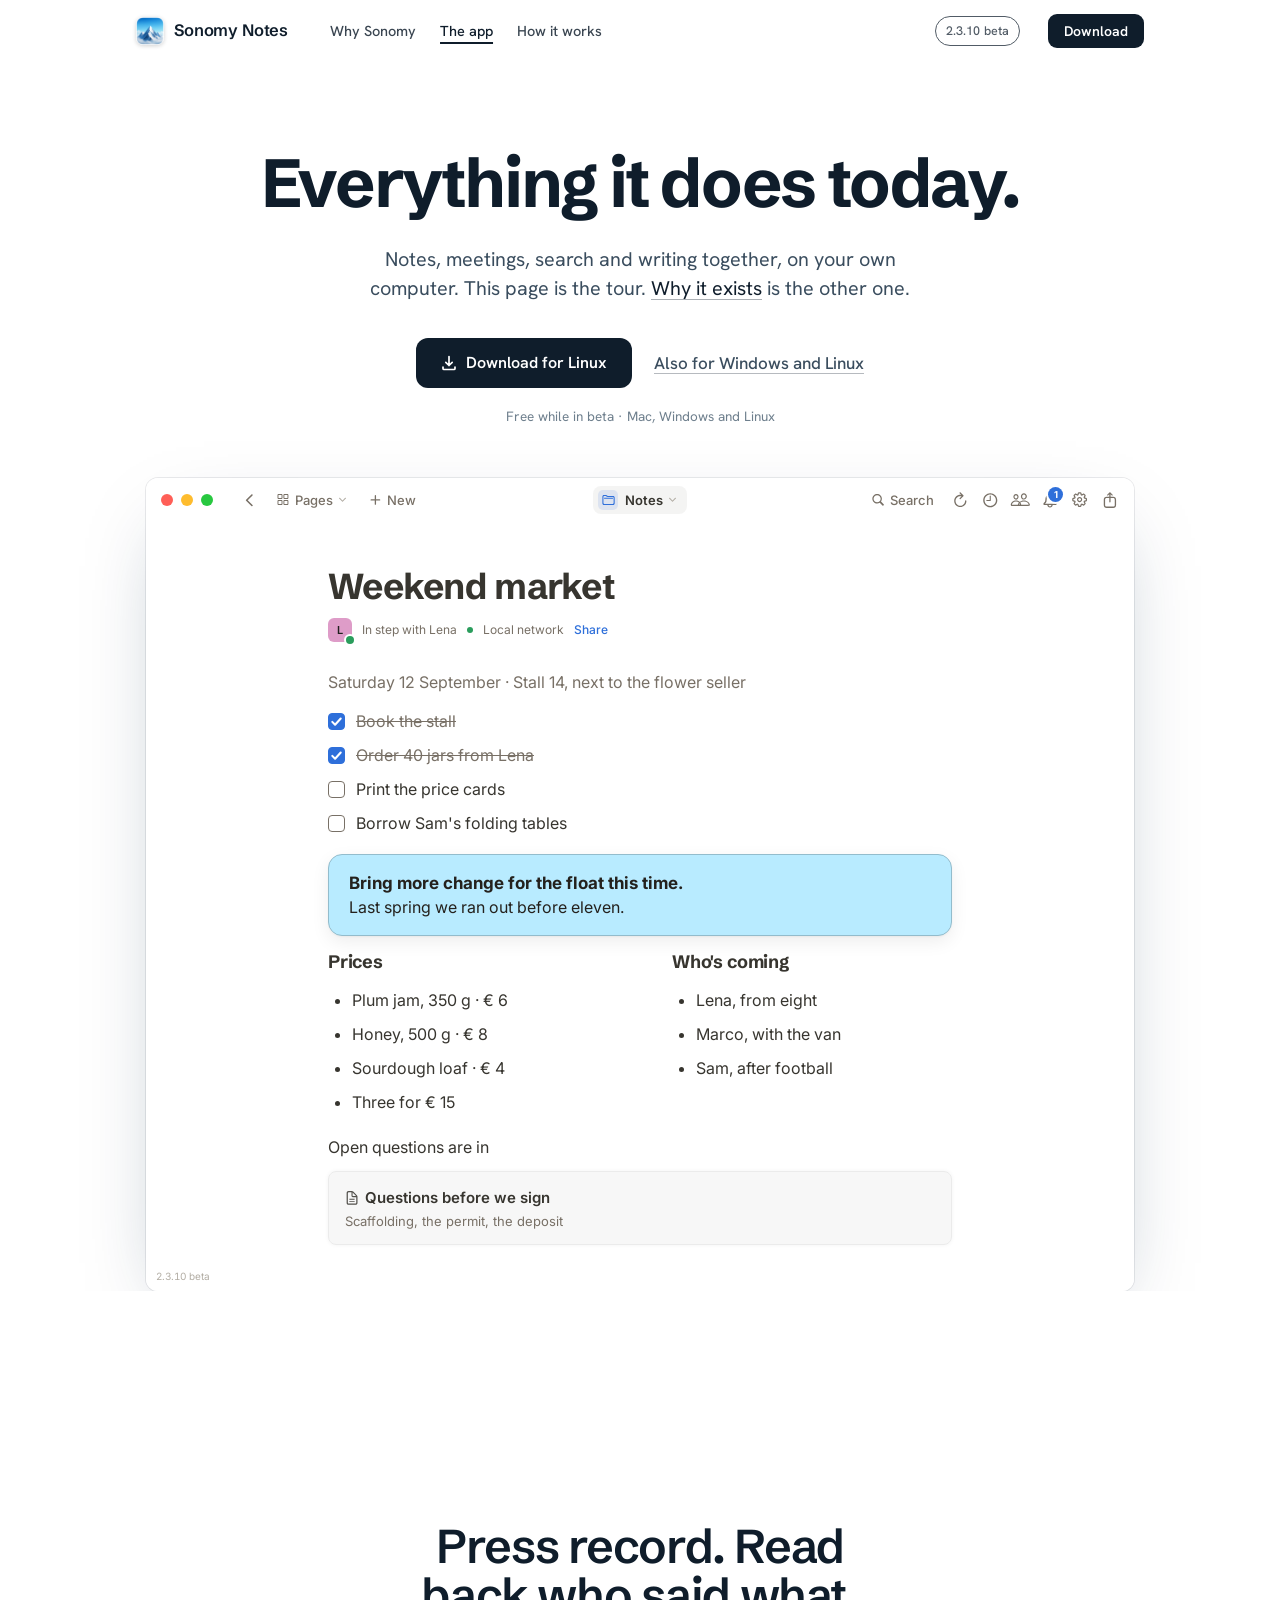
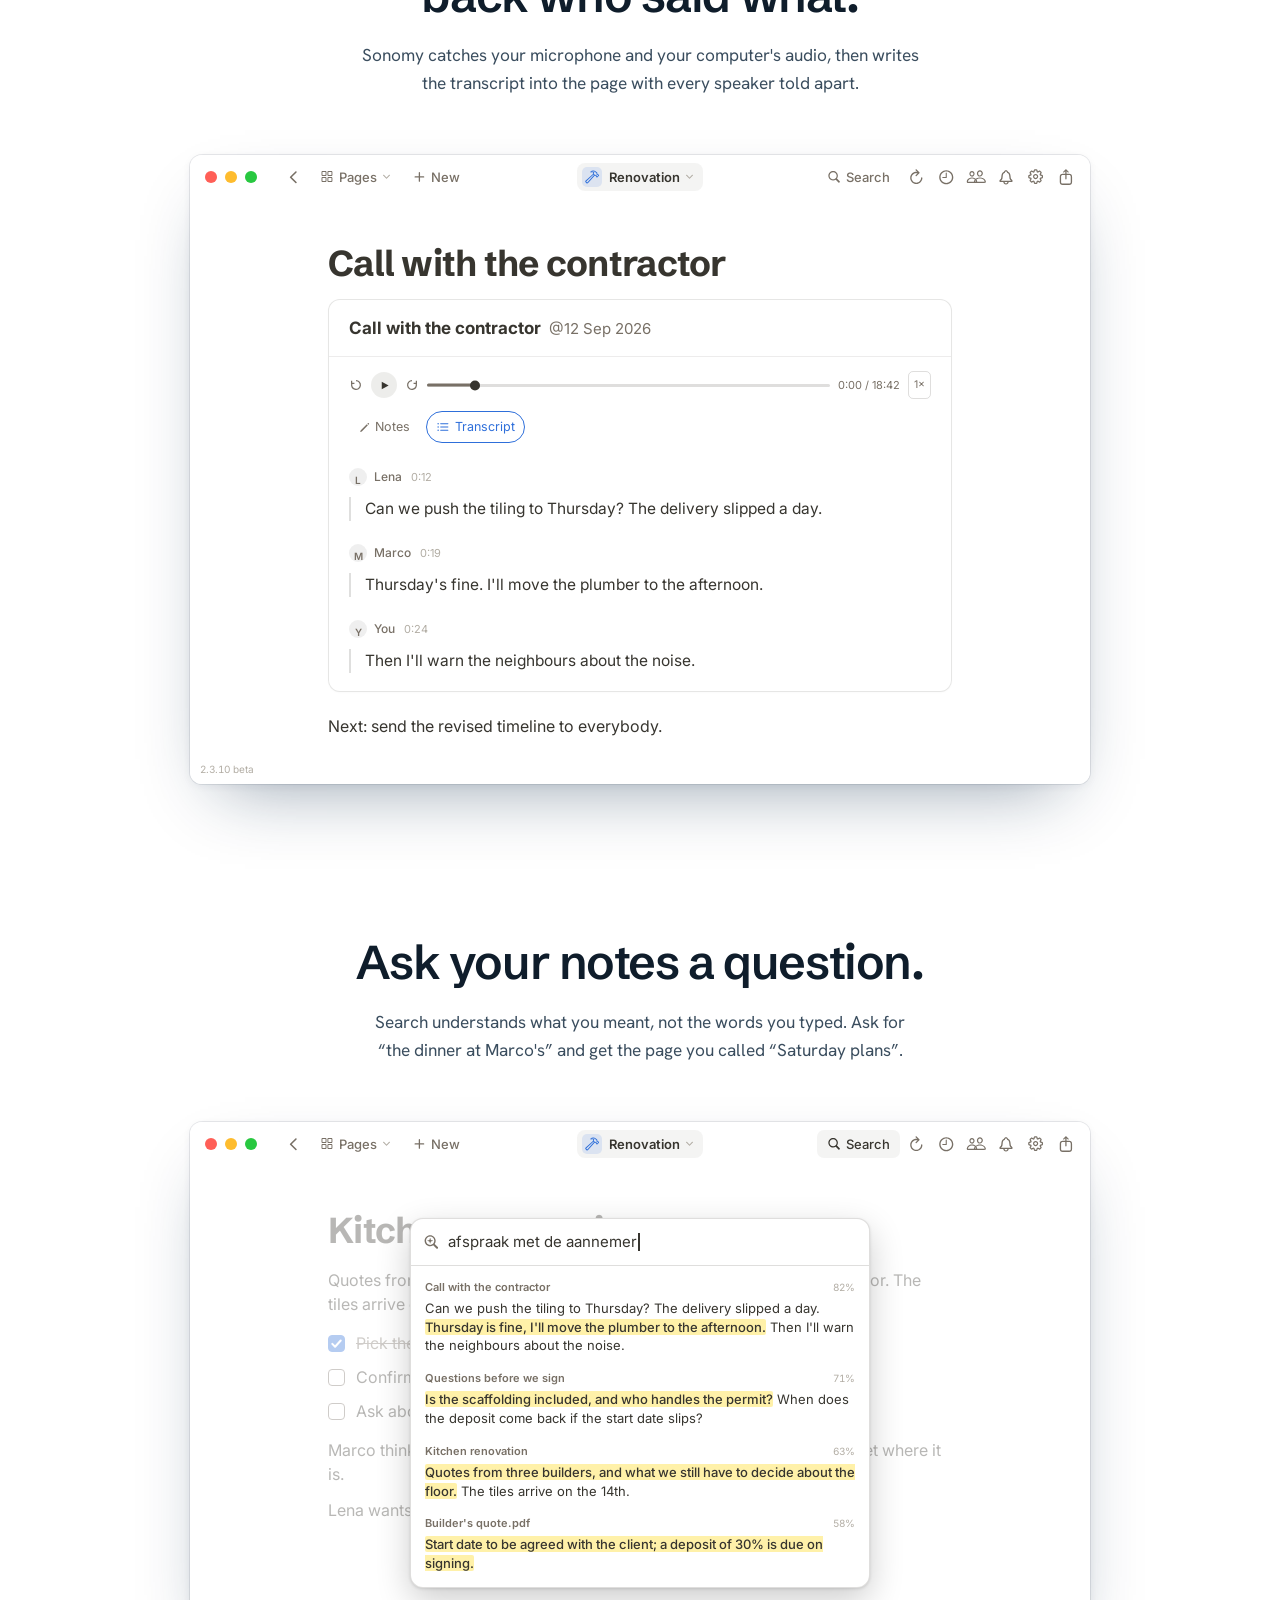
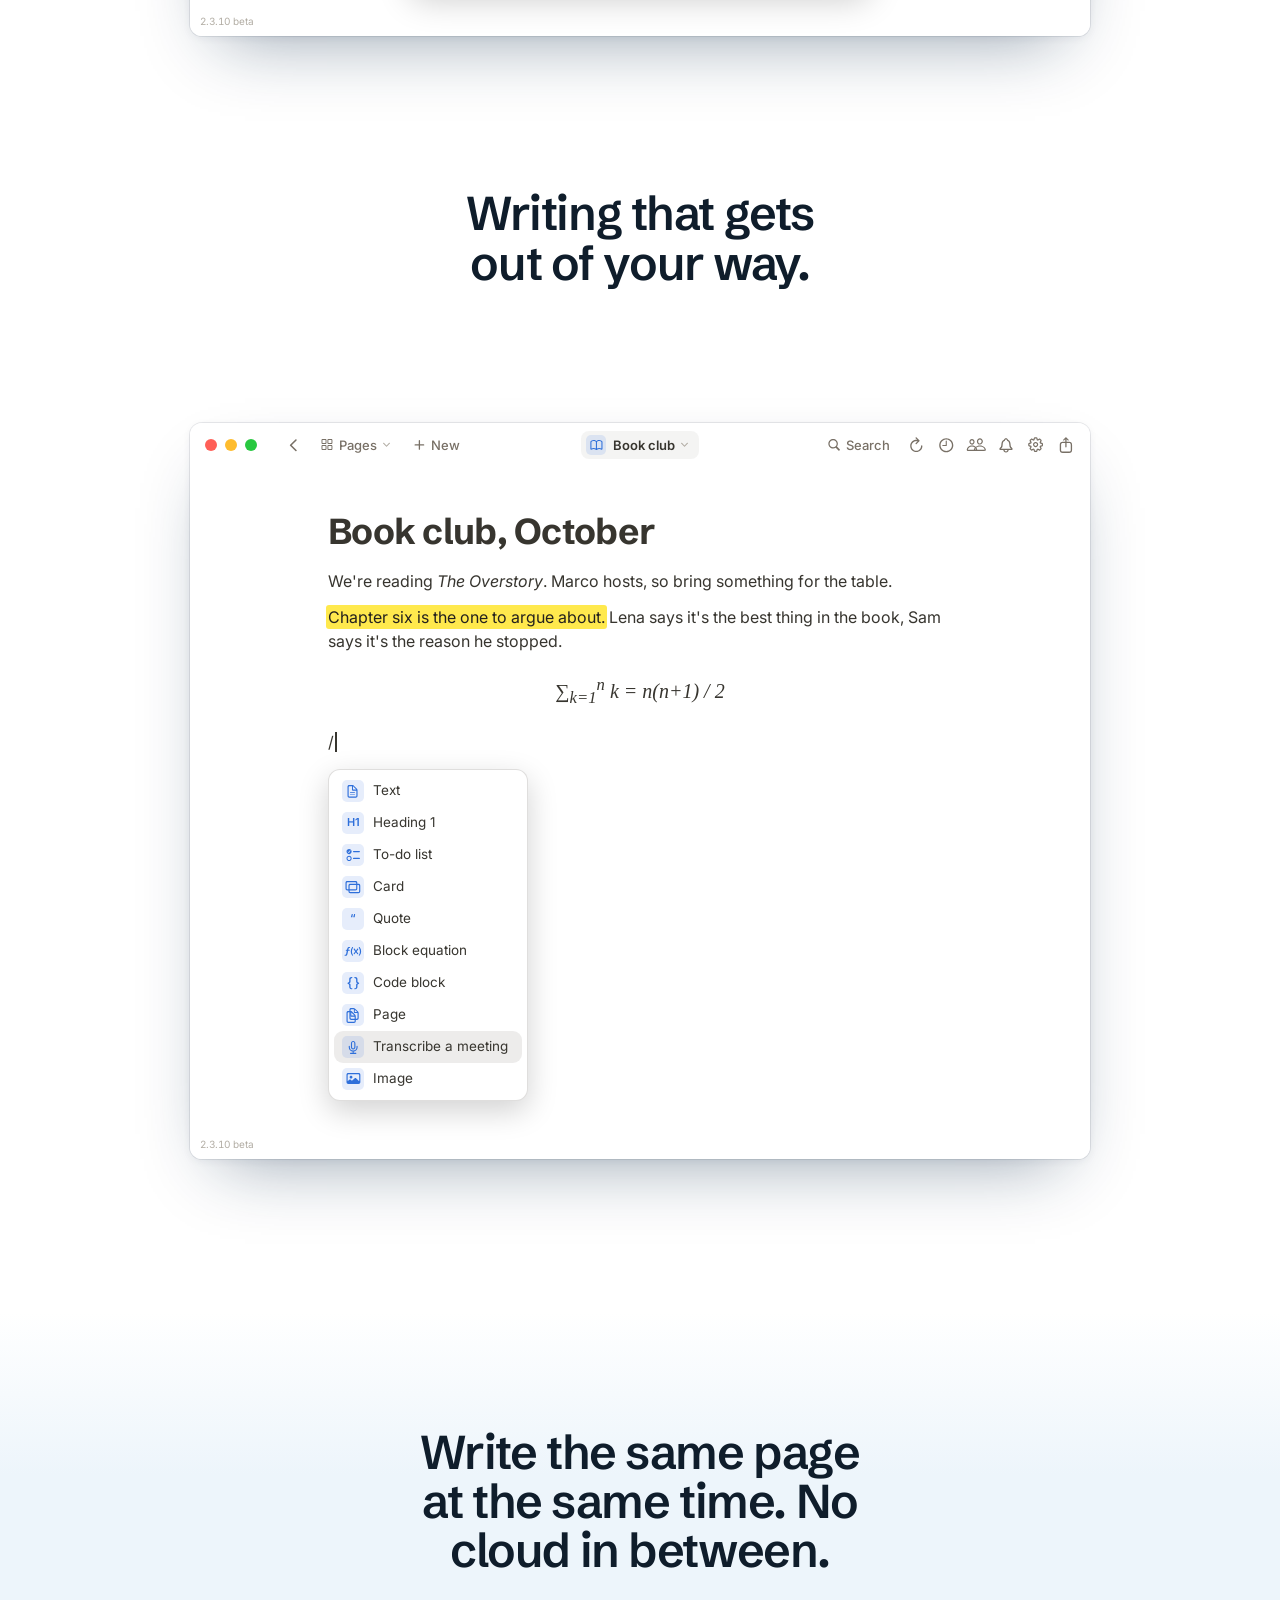
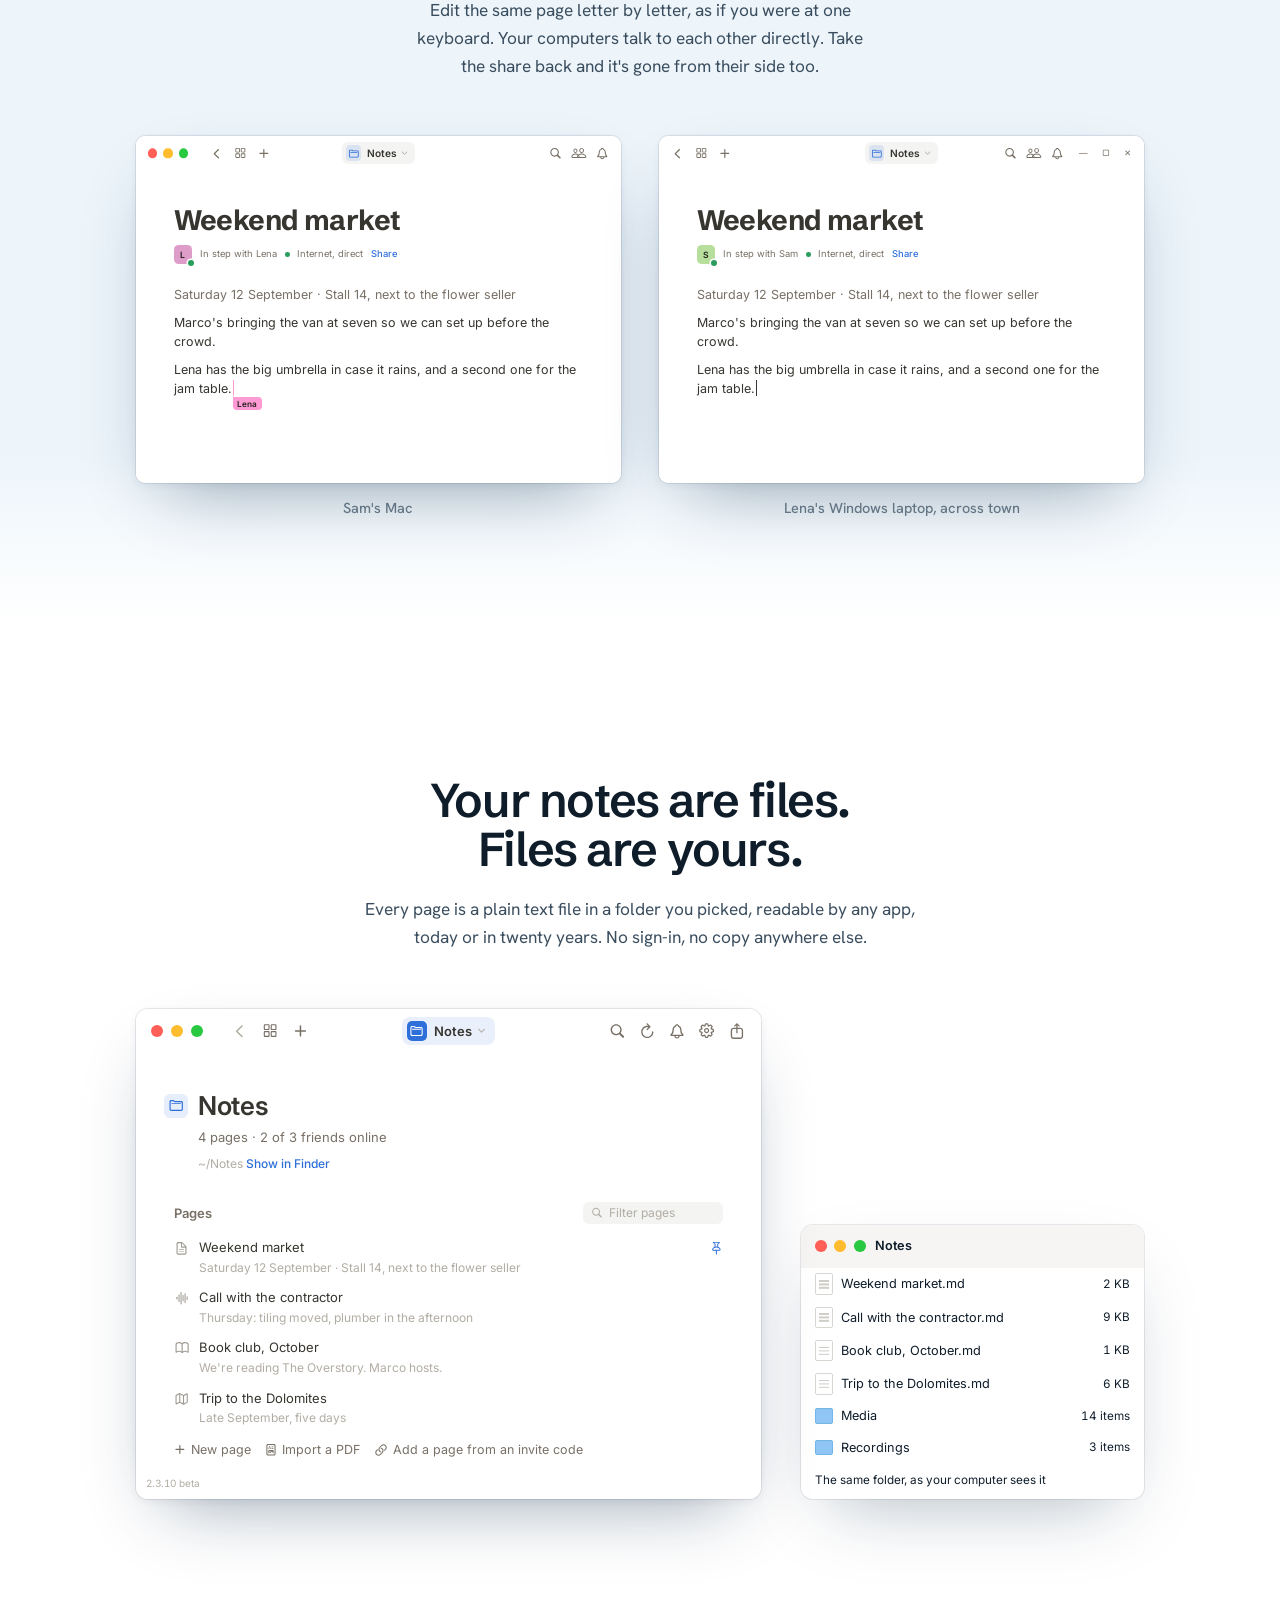
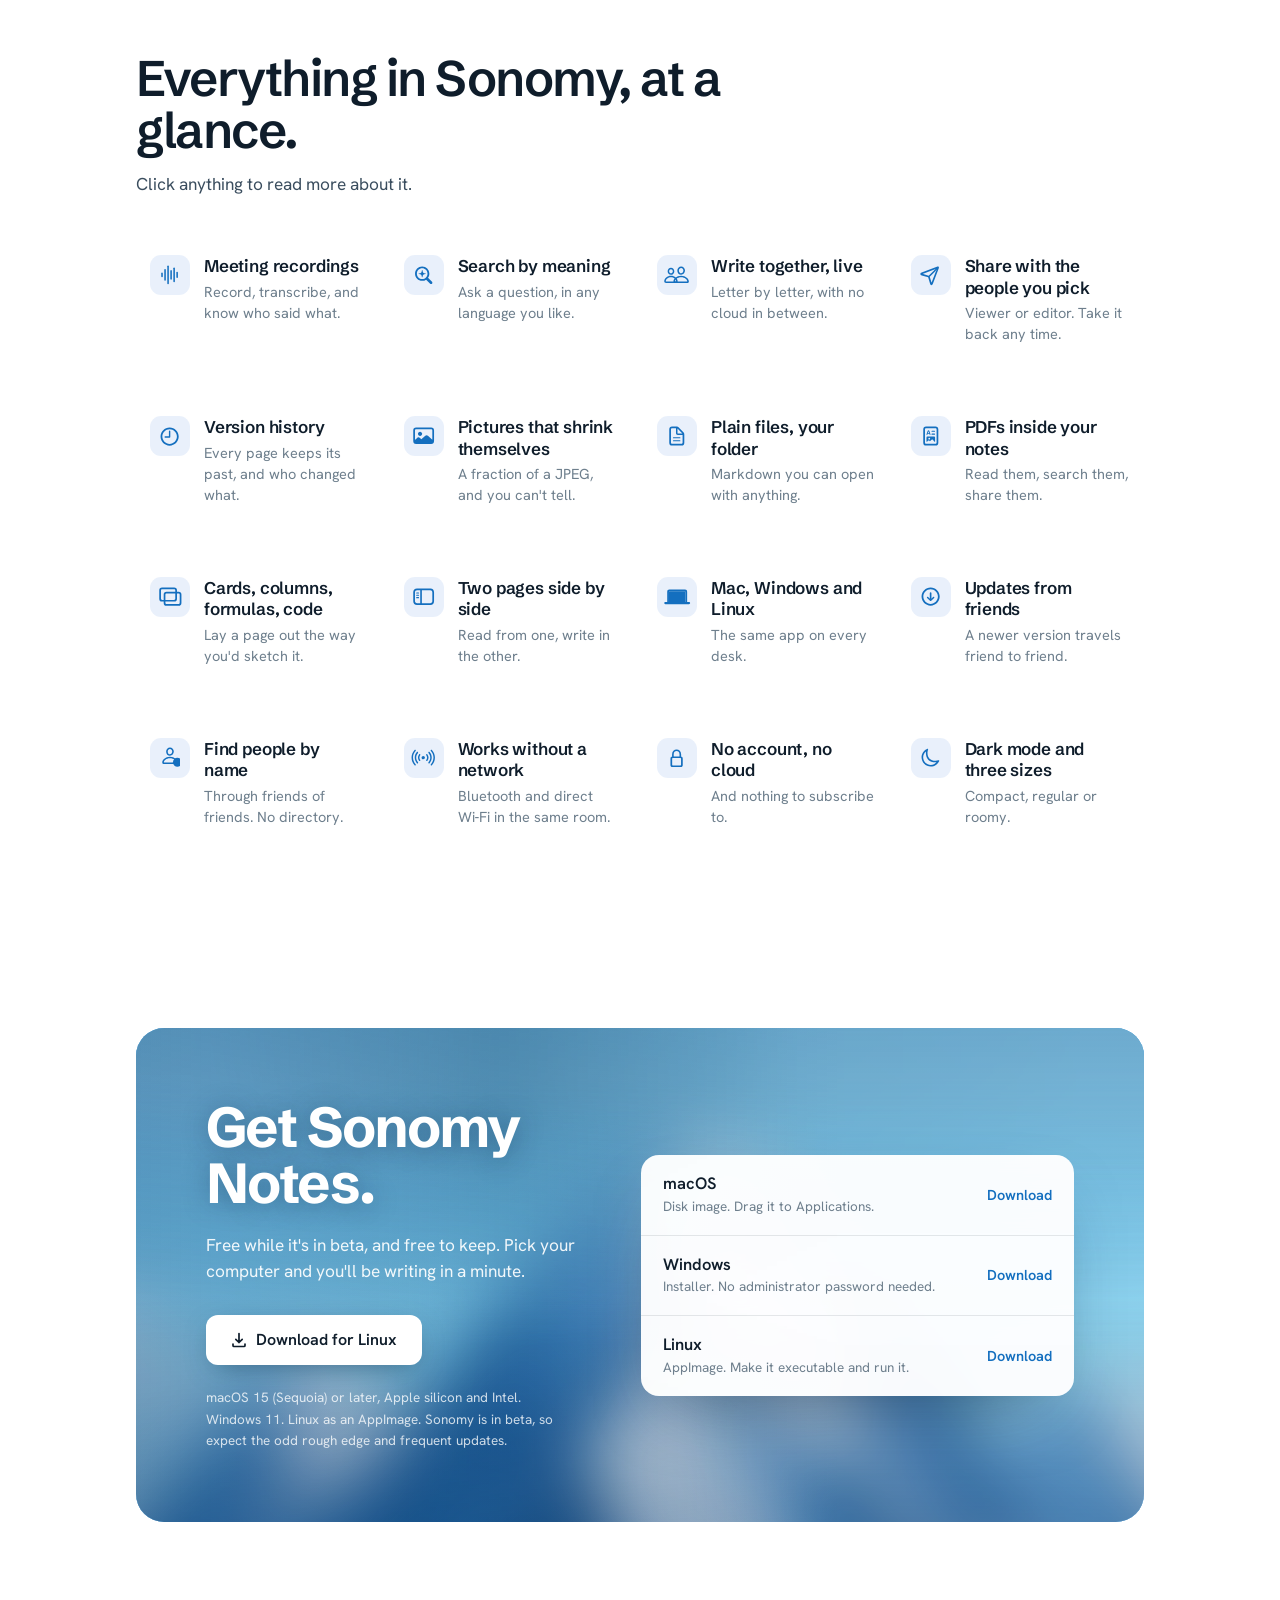
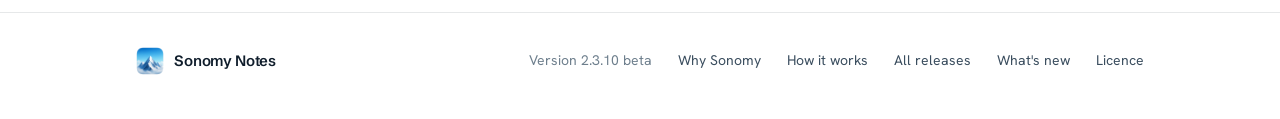
==== commit 8e3f3daf: "Site: version fallback 2.3.10-beta" ====
--- a/app.html
+++ b/app.html
@@ -165,7 +165,7 @@
       <a href="how.html">How it works</a>
     </nav>
     <div class="bar-sp"></div>
-    <span class="ver" data-version>2.3.9 beta</span>
+    <span class="ver" data-version>2.3.10 beta</span>
     <a class="btn btn-sm btn-bar" id="cta-bar" href="https://github.com/LarsLagauw/sonomy-releases/releases/latest">Download</a>
   </div>
 </header>
@@ -242,7 +242,7 @@
             </div>
 
           </div>
-          <span class="a-ver" data-version>2.3.9 beta</span>
+          <span class="a-ver" data-version>2.3.10 beta</span>
         </div>
       </div>
       <div class="shot-fade" aria-hidden="true"></div>
@@ -305,7 +305,7 @@
               <span class="m-btn quiet">Cancel</span>
             </div>
           </div>
-          <span class="a-ver" data-version>2.3.9 beta</span>
+          <span class="a-ver" data-version>2.3.10 beta</span>
         </div>
       </div>
     </div>
@@ -345,7 +345,7 @@
               </div>
             </div>
           </div>
-          <span class="a-ver" data-version>2.3.9 beta</span>
+          <span class="a-ver" data-version>2.3.10 beta</span>
         </div>
       </div>
     </div>
@@ -388,7 +388,7 @@
               <div class="sl-item" style="--i:9"><span class="gl"><i data-g="photo"></i></span>Image</div>
             </div>
           </div>
-          <span class="a-ver" data-version>2.3.9 beta</span>
+          <span class="a-ver" data-version>2.3.10 beta</span>
         </div>
       </div>
     </div>
@@ -481,7 +481,7 @@
               </div>
             </div></div>
           </div>
-          <span class="a-ver" data-version>2.3.9 beta</span>
+          <span class="a-ver" data-version>2.3.10 beta</span>
         </div>
         <div class="finder" aria-hidden="true">
           <div class="fh"><span class="a-tl"><i></i><i></i><i></i></span>Notes</div>
@@ -563,7 +563,7 @@
   <div class="wrap foot-in">
     <a class="mark" href="#top"><img src="assets/icon.png" alt="" width="28" height="28"><span>Sonomy Notes</span></a>
     <span class="fsp"></span>
-    <span>Version <span data-version>2.3.9 beta</span></span>
+    <span>Version <span data-version>2.3.10 beta</span></span>
     <a href="index.html">Why Sonomy</a>
     <a href="how.html">How it works</a>
     <a href="https://github.com/LarsLagauw/sonomy-releases/releases">All releases</a>
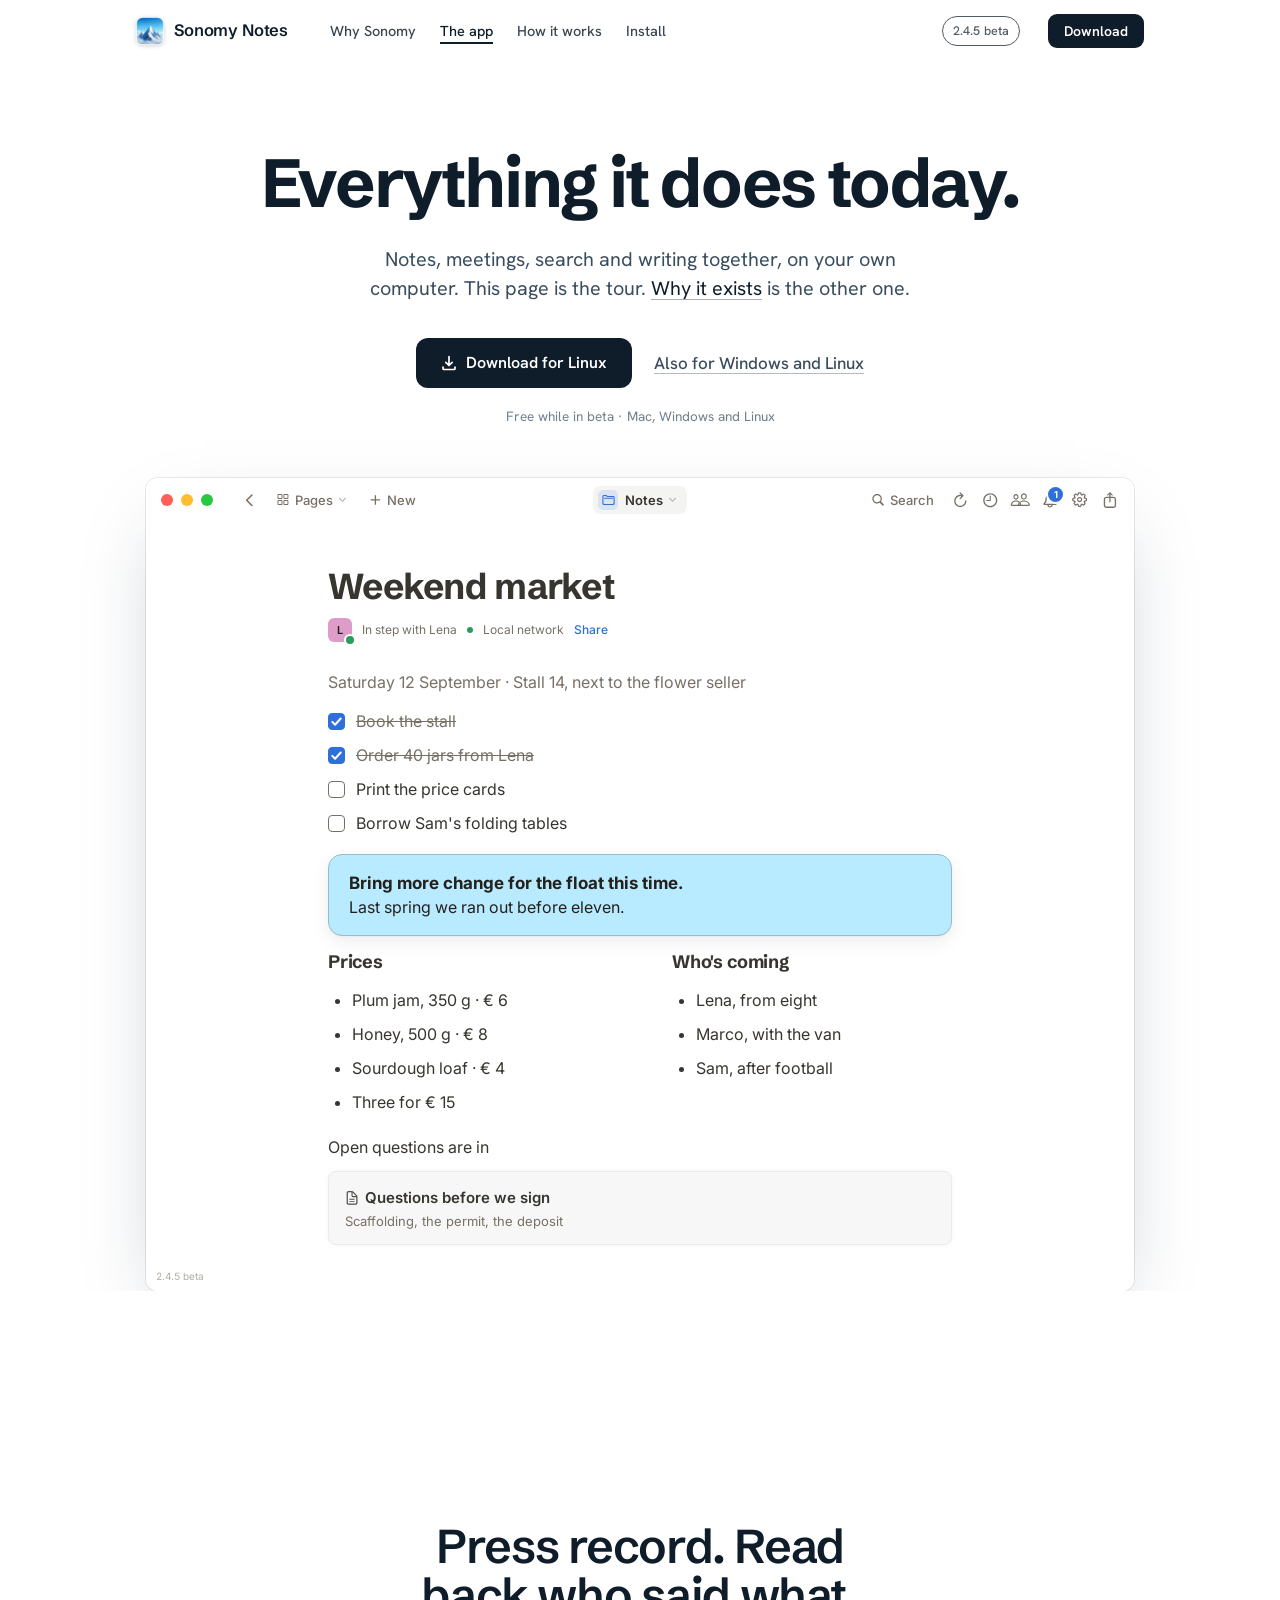
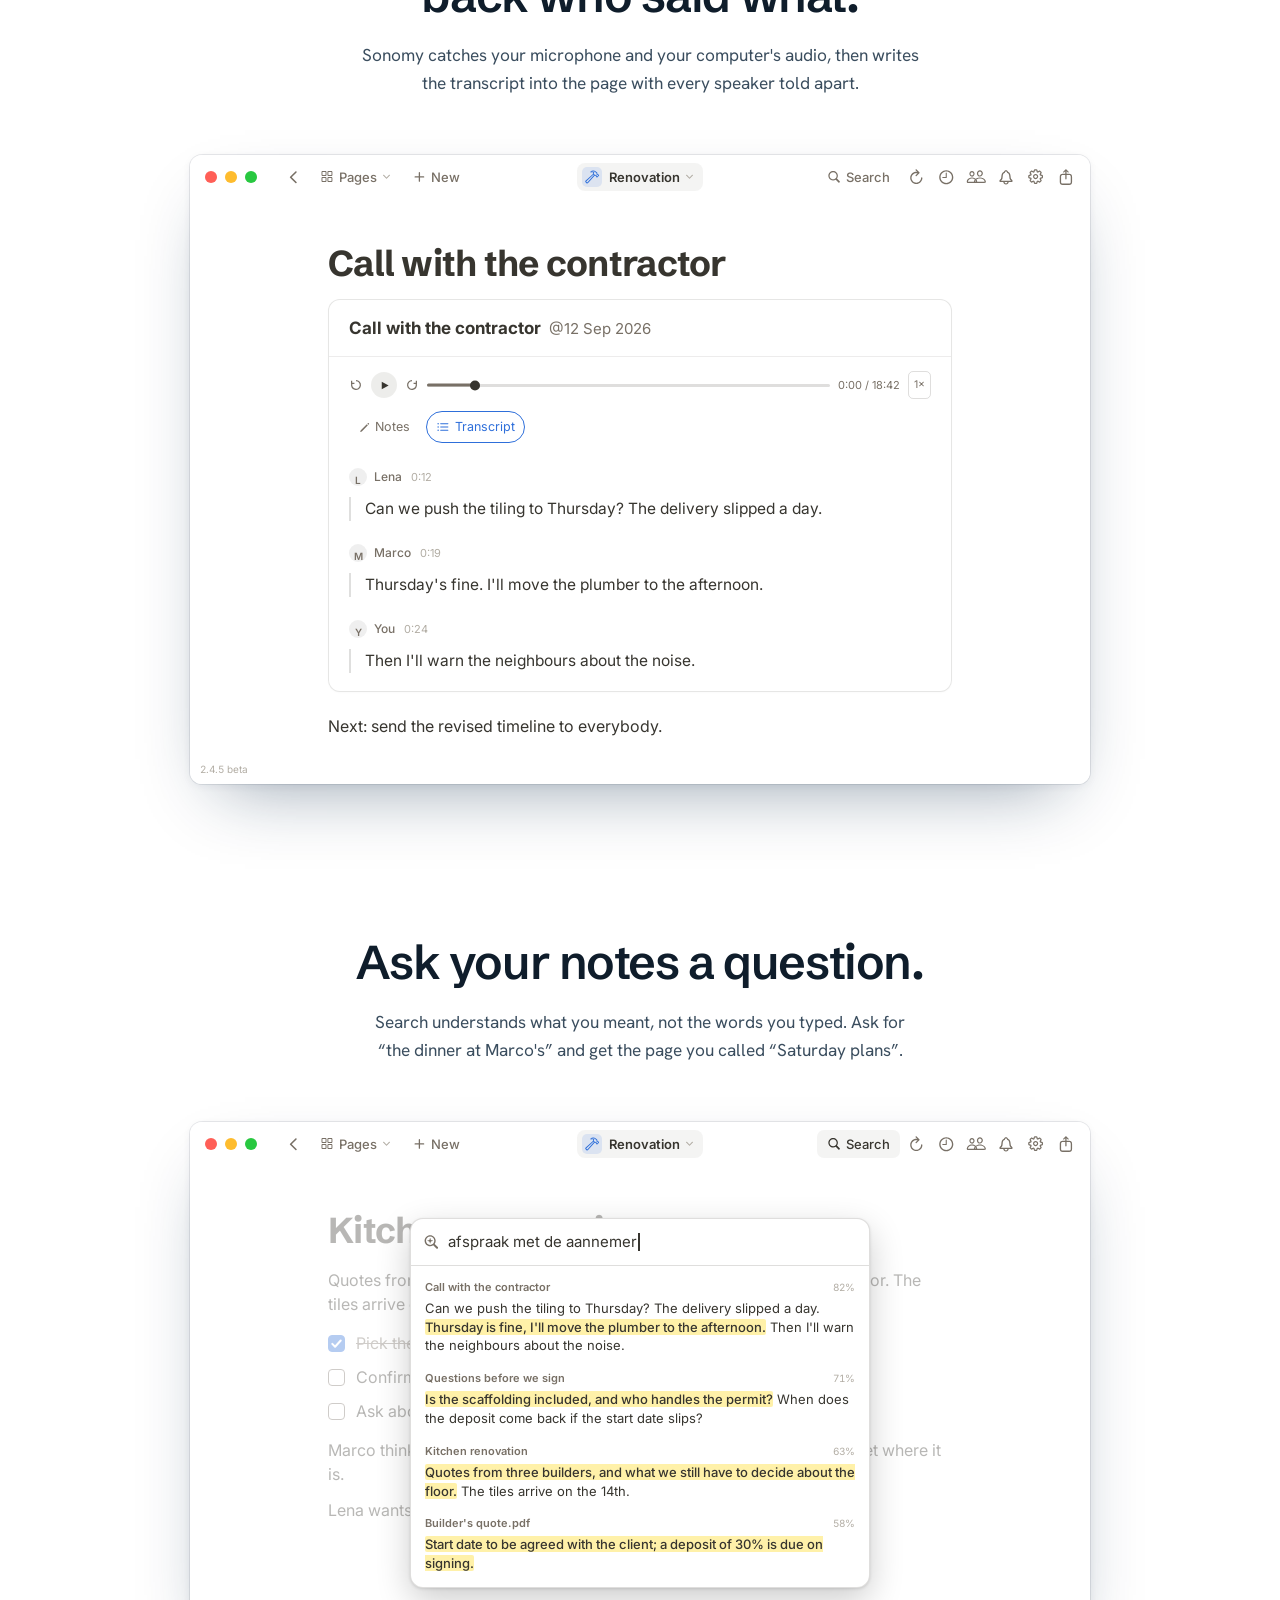
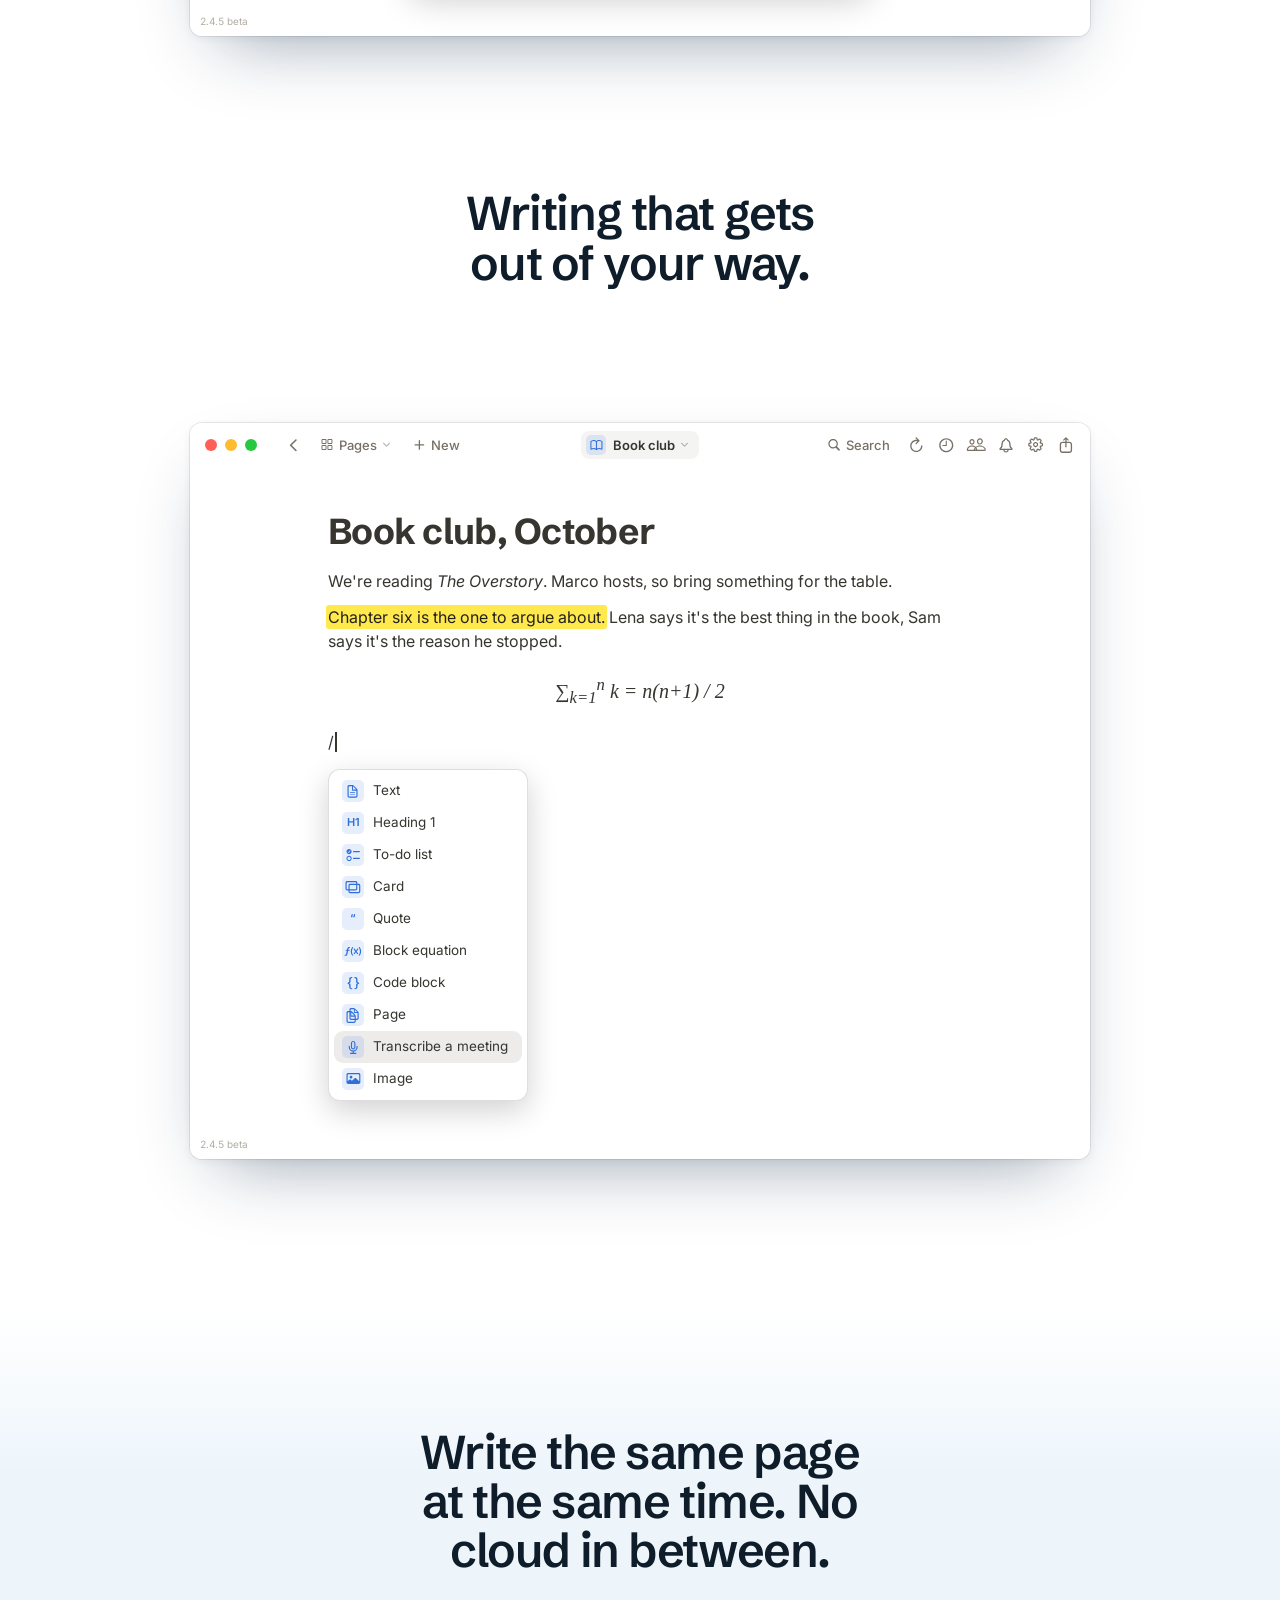
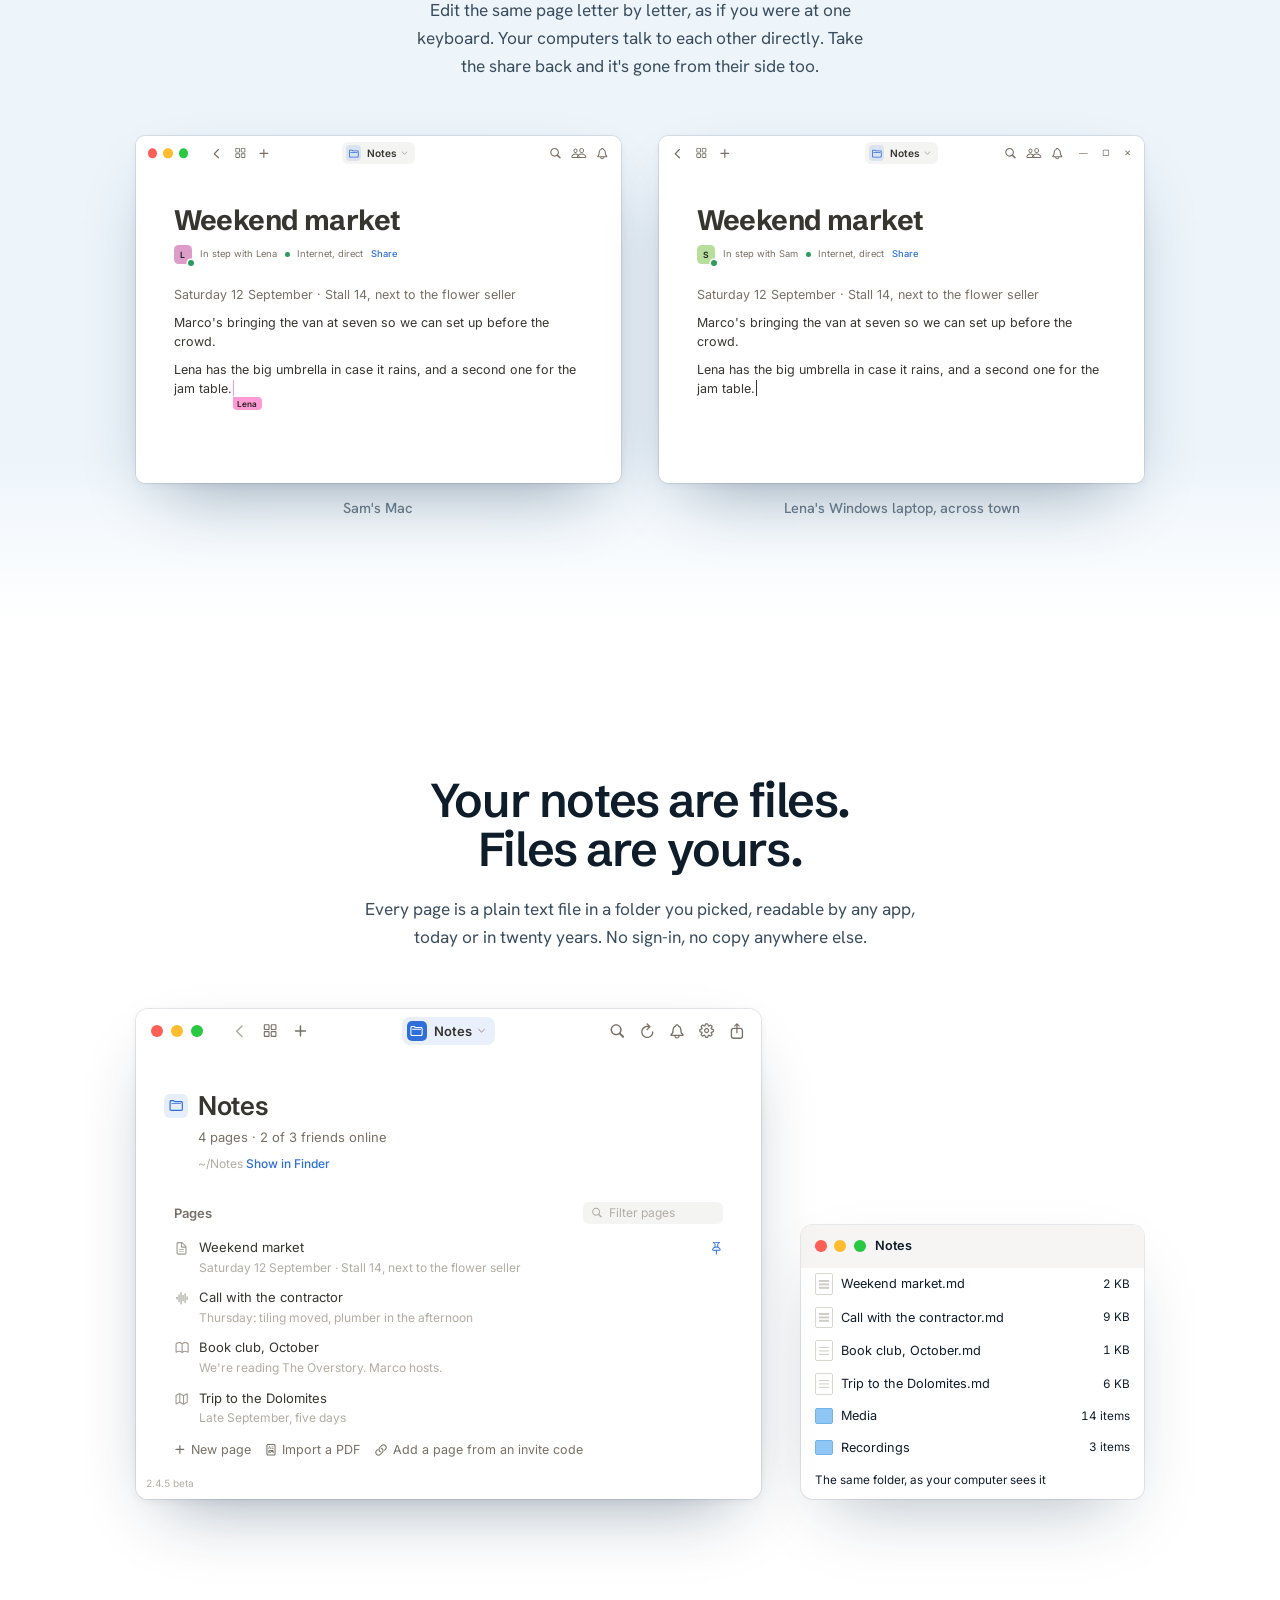
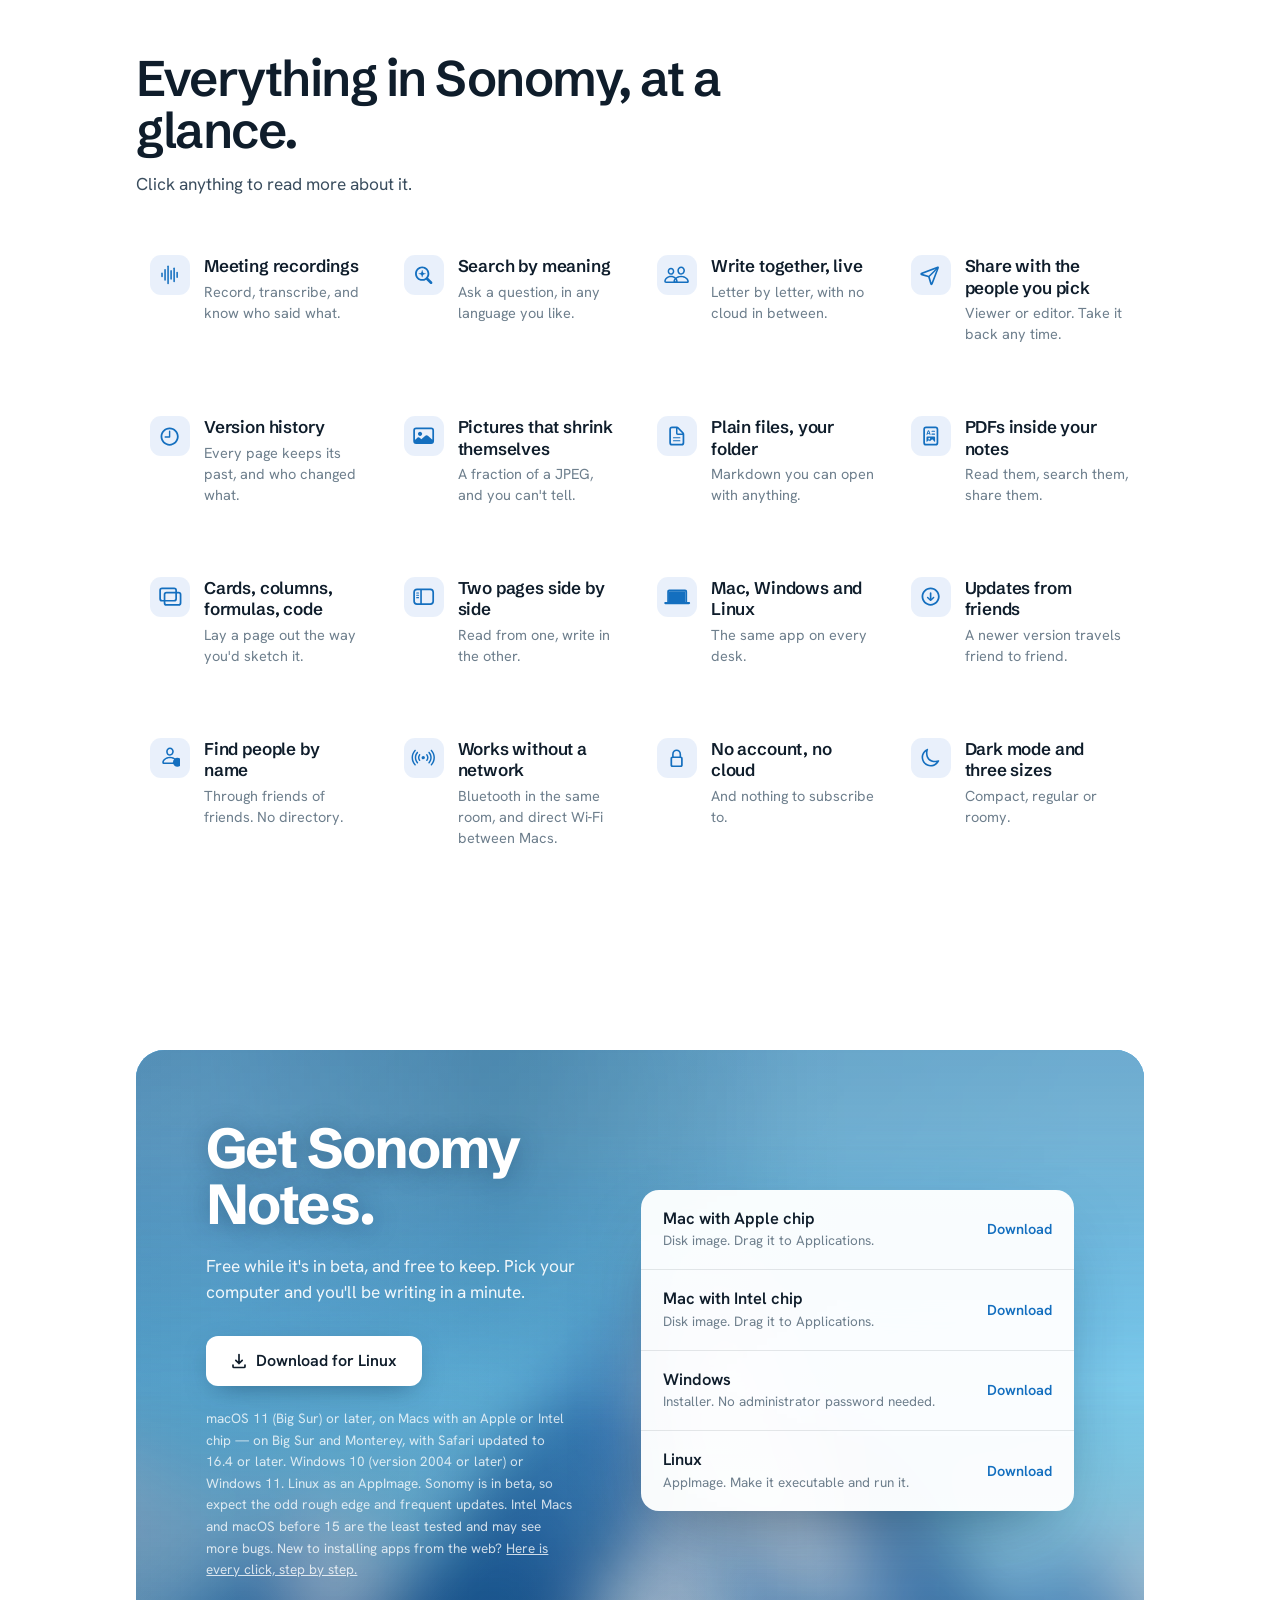
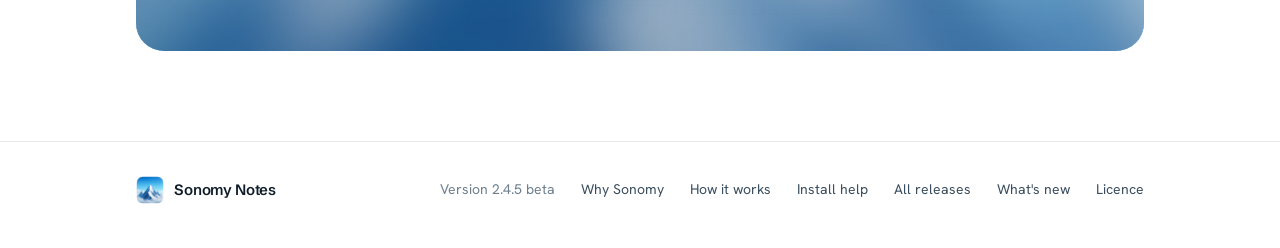
==== commit 34b91231: "Add the install page; Intel Mac and Windows 10 downloads on the site" ====
--- a/app.html
+++ b/app.html
@@ -163,9 +163,10 @@
       <a href="index.html">Why Sonomy</a>
       <a class="here" href="app.html">The app</a>
       <a href="how.html">How it works</a>
+      <a href="install.html">Install</a>
     </nav>
     <div class="bar-sp"></div>
-    <span class="ver" data-version>2.3.10 beta</span>
+    <span class="ver" data-version>2.4.5 beta</span>
     <a class="btn btn-sm btn-bar" id="cta-bar" href="https://github.com/LarsLagauw/sonomy-releases/releases/latest">Download</a>
   </div>
 </header>
@@ -242,7 +243,7 @@
             </div>
 
           </div>
-          <span class="a-ver" data-version>2.3.10 beta</span>
+          <span class="a-ver" data-version>2.4.5 beta</span>
         </div>
       </div>
       <div class="shot-fade" aria-hidden="true"></div>
@@ -305,7 +306,7 @@
               <span class="m-btn quiet">Cancel</span>
             </div>
           </div>
-          <span class="a-ver" data-version>2.3.10 beta</span>
+          <span class="a-ver" data-version>2.4.5 beta</span>
         </div>
       </div>
     </div>
@@ -345,7 +346,7 @@
               </div>
             </div>
           </div>
-          <span class="a-ver" data-version>2.3.10 beta</span>
+          <span class="a-ver" data-version>2.4.5 beta</span>
         </div>
       </div>
     </div>
@@ -388,7 +389,7 @@
               <div class="sl-item" style="--i:9"><span class="gl"><i data-g="photo"></i></span>Image</div>
             </div>
           </div>
-          <span class="a-ver" data-version>2.3.10 beta</span>
+          <span class="a-ver" data-version>2.4.5 beta</span>
         </div>
       </div>
     </div>
@@ -481,7 +482,7 @@
               </div>
             </div></div>
           </div>
-          <span class="a-ver" data-version>2.3.10 beta</span>
+          <span class="a-ver" data-version>2.4.5 beta</span>
         </div>
         <div class="finder" aria-hidden="true">
           <div class="fh"><span class="a-tl"><i></i><i></i><i></i></span>Notes</div>
@@ -516,7 +517,7 @@
         <li class="rv" style="--d:300ms"><button class="feat" data-pop="everywhere"><span class="g" data-g="laptopcomputer"></span><div><b>Mac, Windows and Linux</b><span>The same app on every desk.</span><em class="open">Read more</em></div></button></li>
         <li class="rv" style="--d:330ms"><button class="feat" data-pop="updates"><span class="g" data-g="arrow.down.circle"></span><div><b>Updates from friends</b><span>A newer version travels friend to friend.</span><em class="open">Read more</em></div></button></li>
         <li class="rv" style="--d:360ms"><button class="feat" data-pop="people"><span class="g" data-g="person.badge.plus"></span><div><b>Find people by name</b><span>Through friends of friends. No directory.</span><em class="open">Read more</em></div></button></li>
-        <li class="rv" style="--d:390ms"><button class="feat" data-pop="nearby"><span class="g" data-g="dot.radiowaves.left.and.right"></span><div><b>Works without a network</b><span>Bluetooth and direct Wi‑Fi in the same room.</span><em class="open">Read more</em></div></button></li>
+        <li class="rv" style="--d:390ms"><button class="feat" data-pop="nearby"><span class="g" data-g="dot.radiowaves.left.and.right"></span><div><b>Works without a network</b><span>Bluetooth in the same room, and direct Wi‑Fi between Macs.</span><em class="open">Read more</em></div></button></li>
         <li class="rv" style="--d:420ms"><button class="feat" data-pop="private"><span class="g" data-g="lock"></span><div><b>No account, no cloud</b><span>And nothing to subscribe to.</span><em class="open">Read more</em></div></button></li>
         <li class="rv" style="--d:450ms"><button class="feat" data-pop="dark"><span class="g" data-g="moon"></span><div><b>Dark mode and three sizes</b><span>Compact, regular or roomy.</span><em class="open">Read more</em></div></button></li>
       </ul>
@@ -537,11 +538,15 @@
             <svg viewBox="0 0 16 16" fill="none" stroke="currentColor" stroke-width="1.7" stroke-linecap="round" stroke-linejoin="round" aria-hidden="true"><path d="M8 1.5v9m0 0 3.2-3.2M8 10.5 4.8 7.3M2 12v1.5a1 1 0 0 0 1 1h10a1 1 0 0 0 1-1V12"/></svg>
             <span id="cta-get-label">Download the latest version</span>
           </a>
-          <p class="req">macOS 15 (Sequoia) or later, Apple silicon and Intel. Windows 11. Linux as an AppImage. Sonomy is in beta, so expect the odd rough edge and frequent updates.</p>
+          <p class="req">macOS 11 (Big Sur) or later, on Macs with an Apple or Intel chip &mdash; on Big Sur and Monterey, with Safari updated to 16.4 or later. Windows 10 (version 2004 or later) or Windows 11. Linux as an AppImage. Sonomy is in beta, so expect the odd rough edge and frequent updates. Intel Macs and macOS before 15 are the least tested and may see more bugs. New to installing apps from the web? <a href="install.html">Here is every click, step by step.</a></p>
         </div>
         <div class="plats" id="plats">
-          <a class="plat" data-os="macos" href="https://github.com/LarsLagauw/sonomy-releases/releases/latest">
-            <div><div class="os">macOS</div><div class="file" data-file>Disk image. Drag it to Applications.</div></div>
+          <a class="plat" data-os="macos" data-arch="arm64" href="https://github.com/LarsLagauw/sonomy-releases/releases/latest">
+            <div><div class="os">Mac with Apple chip</div><div class="file" data-file>Disk image. Drag it to Applications.</div></div>
+            <span class="go">Download<b data-size></b></span>
+          </a>
+          <a class="plat" data-os="macos" data-arch="x86_64" href="https://github.com/LarsLagauw/sonomy-releases/releases/latest">
+            <div><div class="os">Mac with Intel chip</div><div class="file" data-file>Disk image. Drag it to Applications.</div></div>
             <span class="go">Download<b data-size></b></span>
           </a>
           <a class="plat" data-os="windows" href="https://github.com/LarsLagauw/sonomy-releases/releases/latest">
@@ -563,9 +568,10 @@
   <div class="wrap foot-in">
     <a class="mark" href="#top"><img src="assets/icon.png" alt="" width="28" height="28"><span>Sonomy Notes</span></a>
     <span class="fsp"></span>
-    <span>Version <span data-version>2.3.10 beta</span></span>
+    <span>Version <span data-version>2.4.5 beta</span></span>
     <a href="index.html">Why Sonomy</a>
     <a href="how.html">How it works</a>
+    <a href="install.html">Install help</a>
     <a href="https://github.com/LarsLagauw/sonomy-releases/releases">All releases</a>
     <a href="https://github.com/LarsLagauw/sonomy-releases/releases/latest">What's new</a>
     <a href="https://github.com/LarsLagauw/sonomy-releases/blob/main/EULA.md">Licence</a>
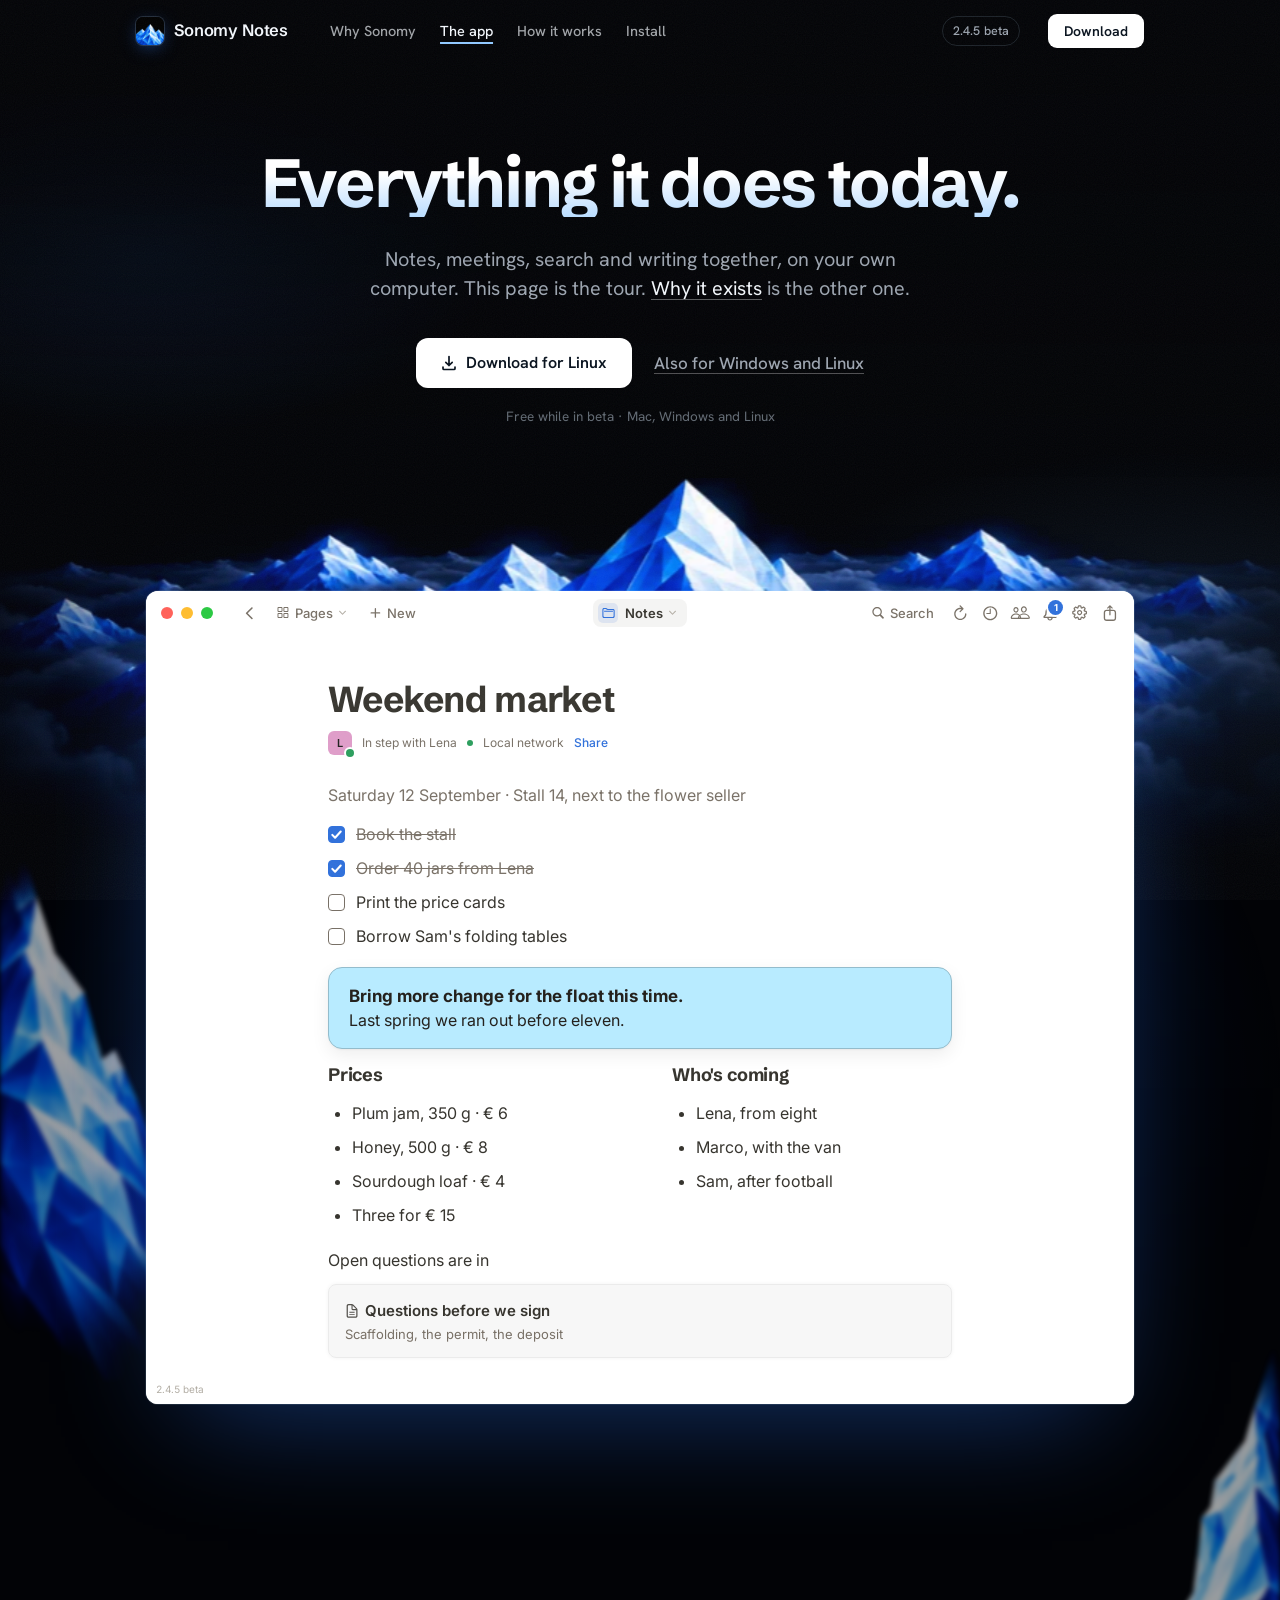
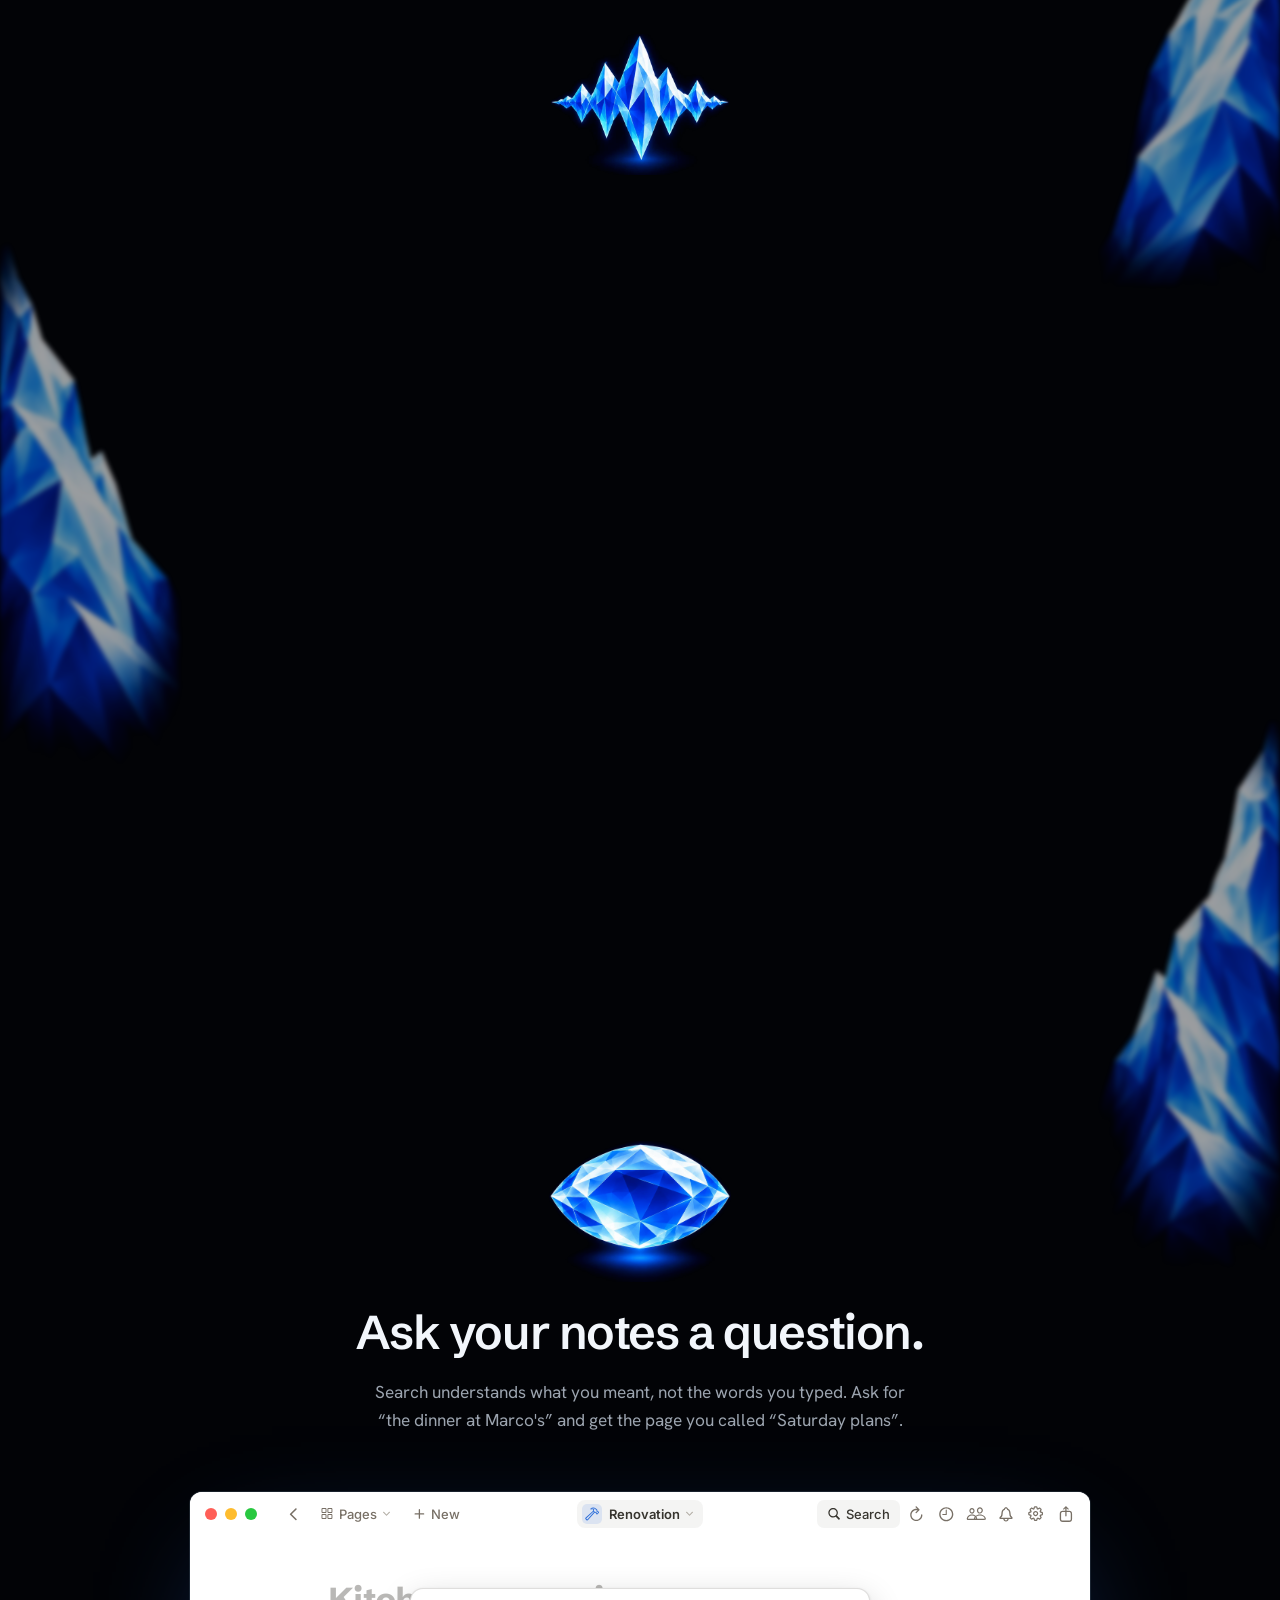
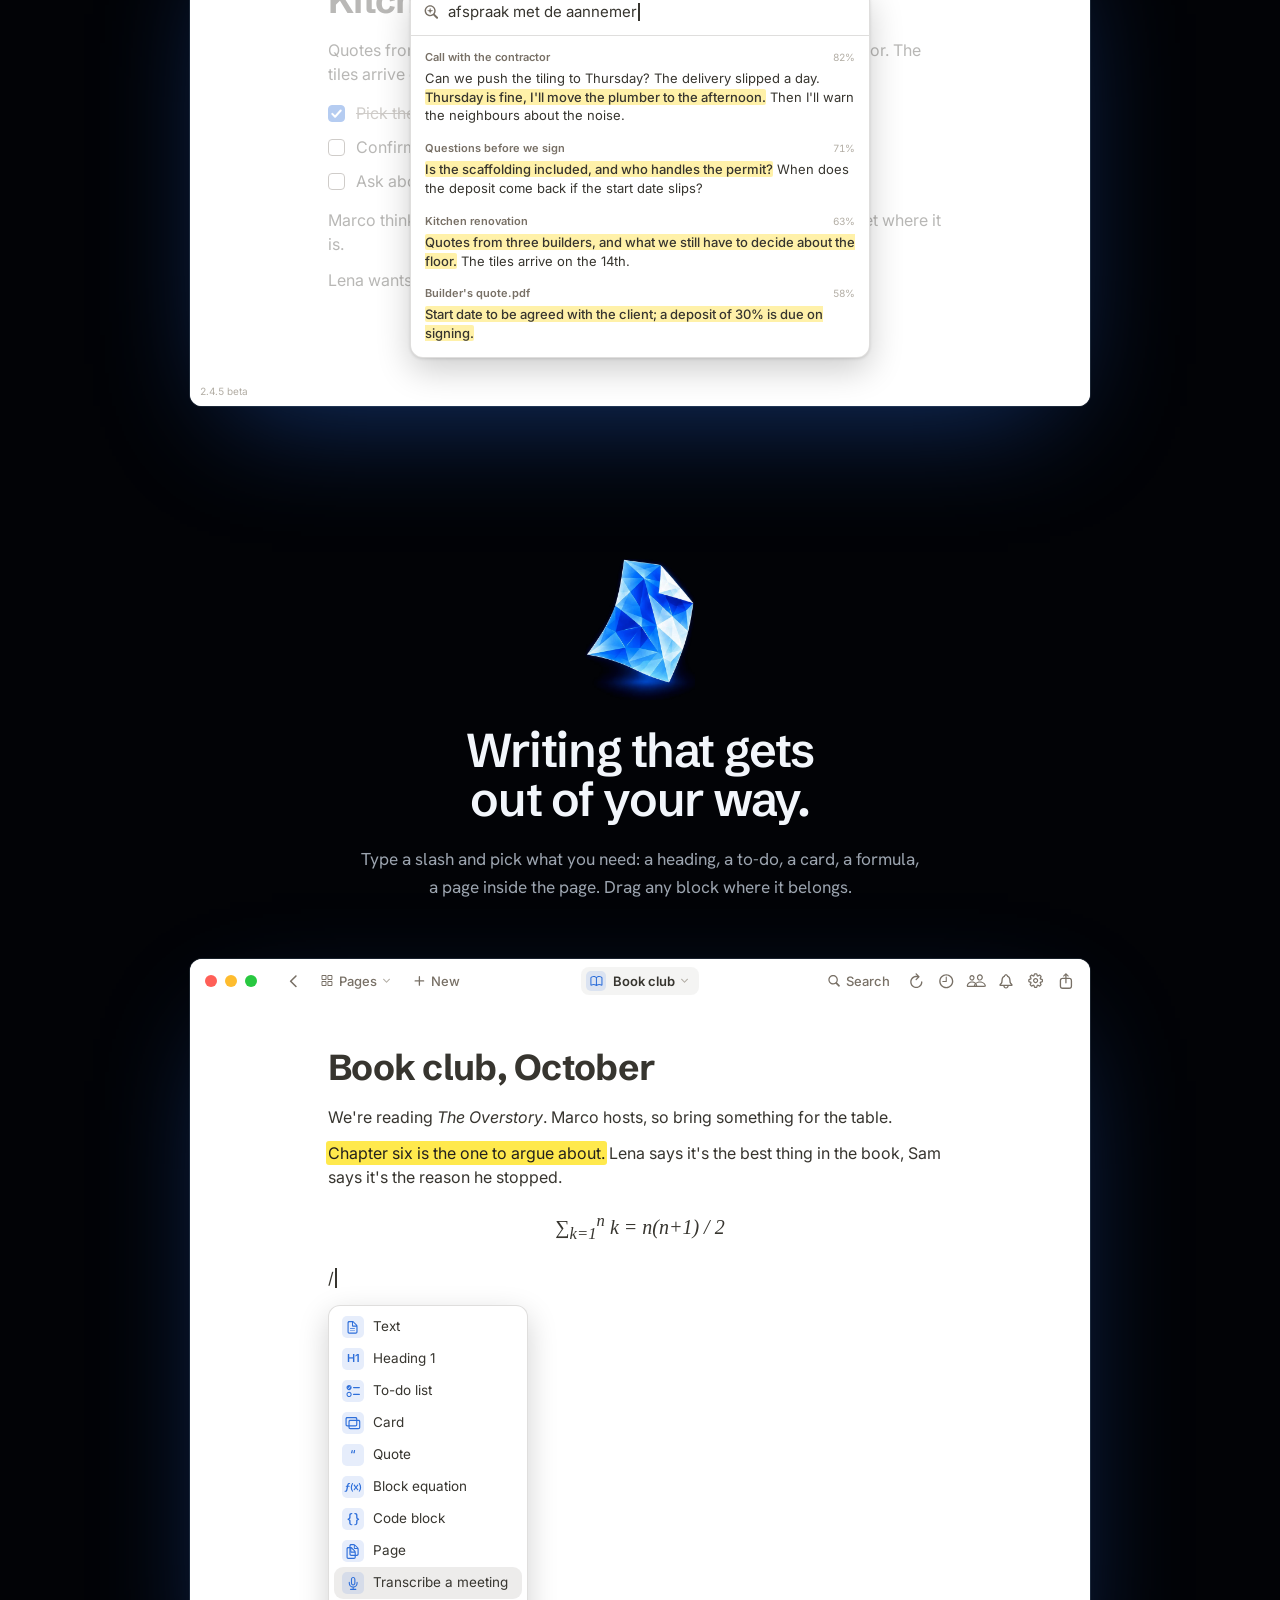
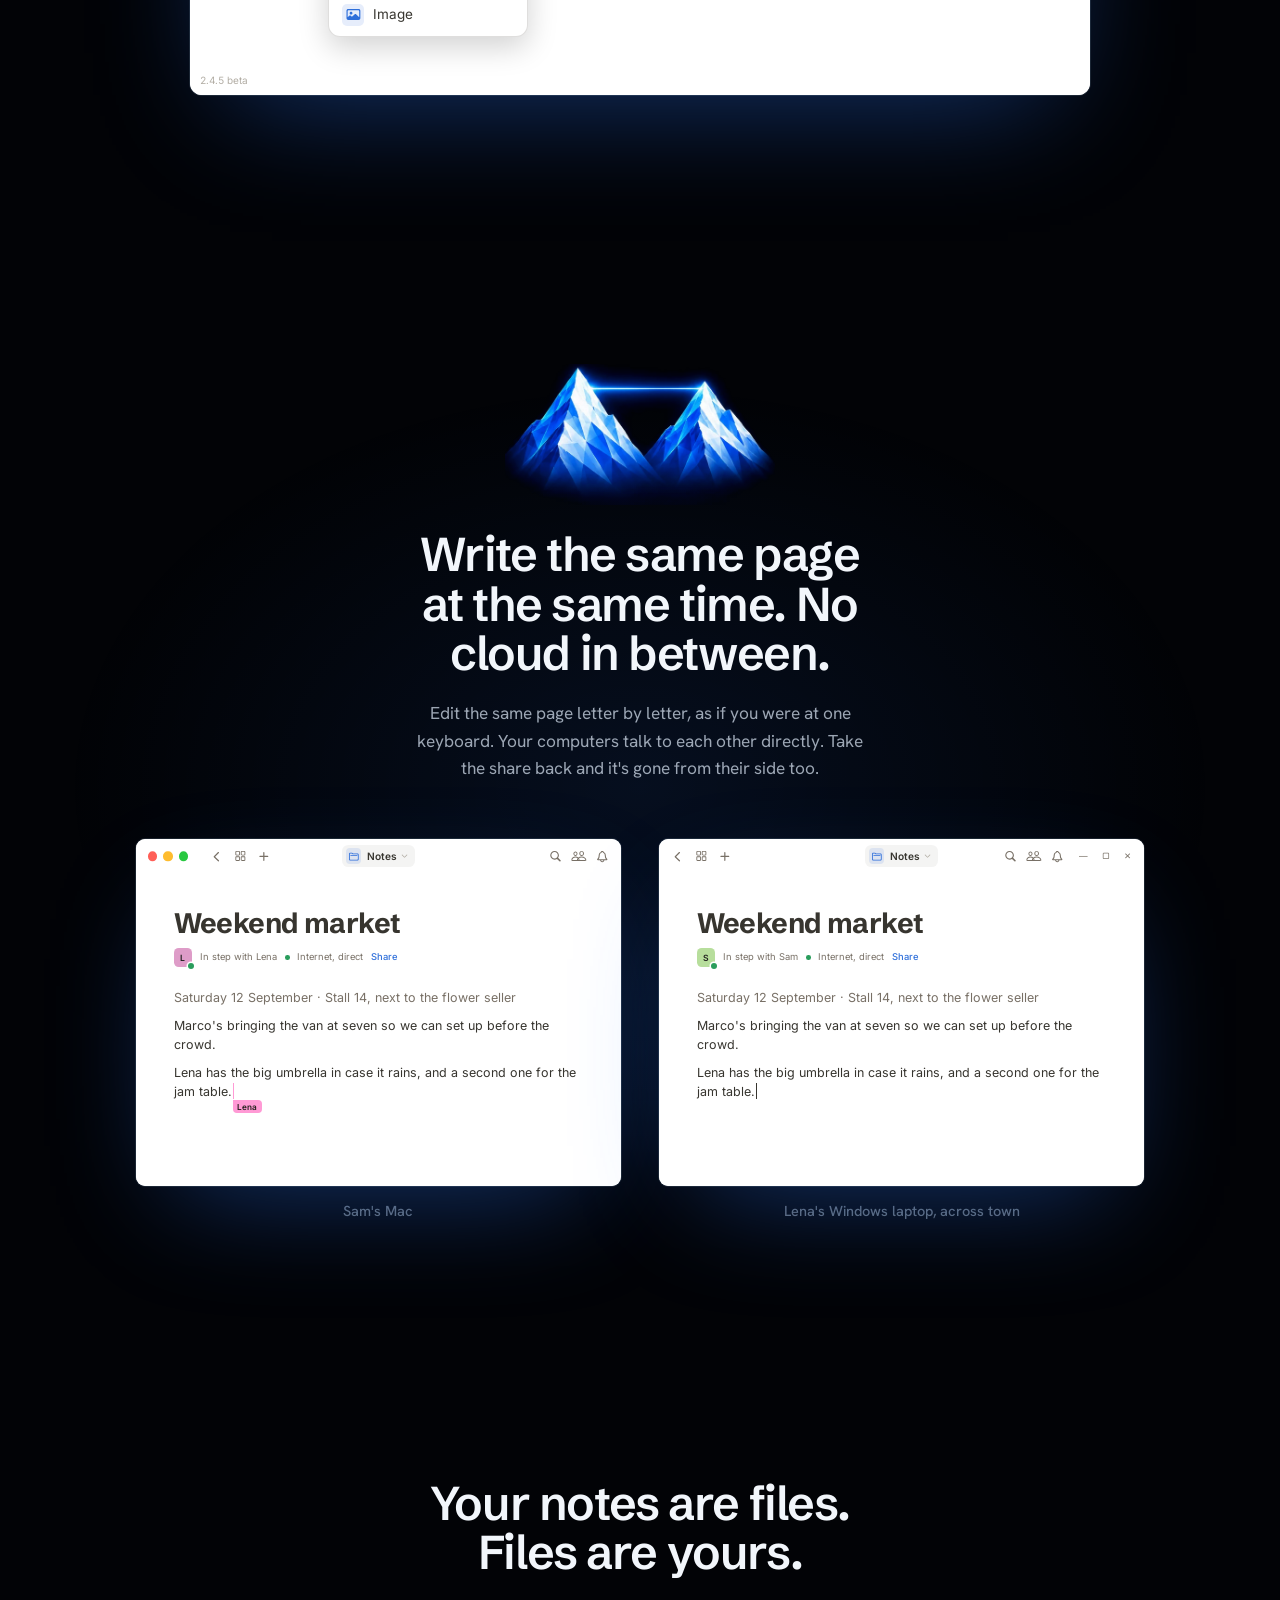
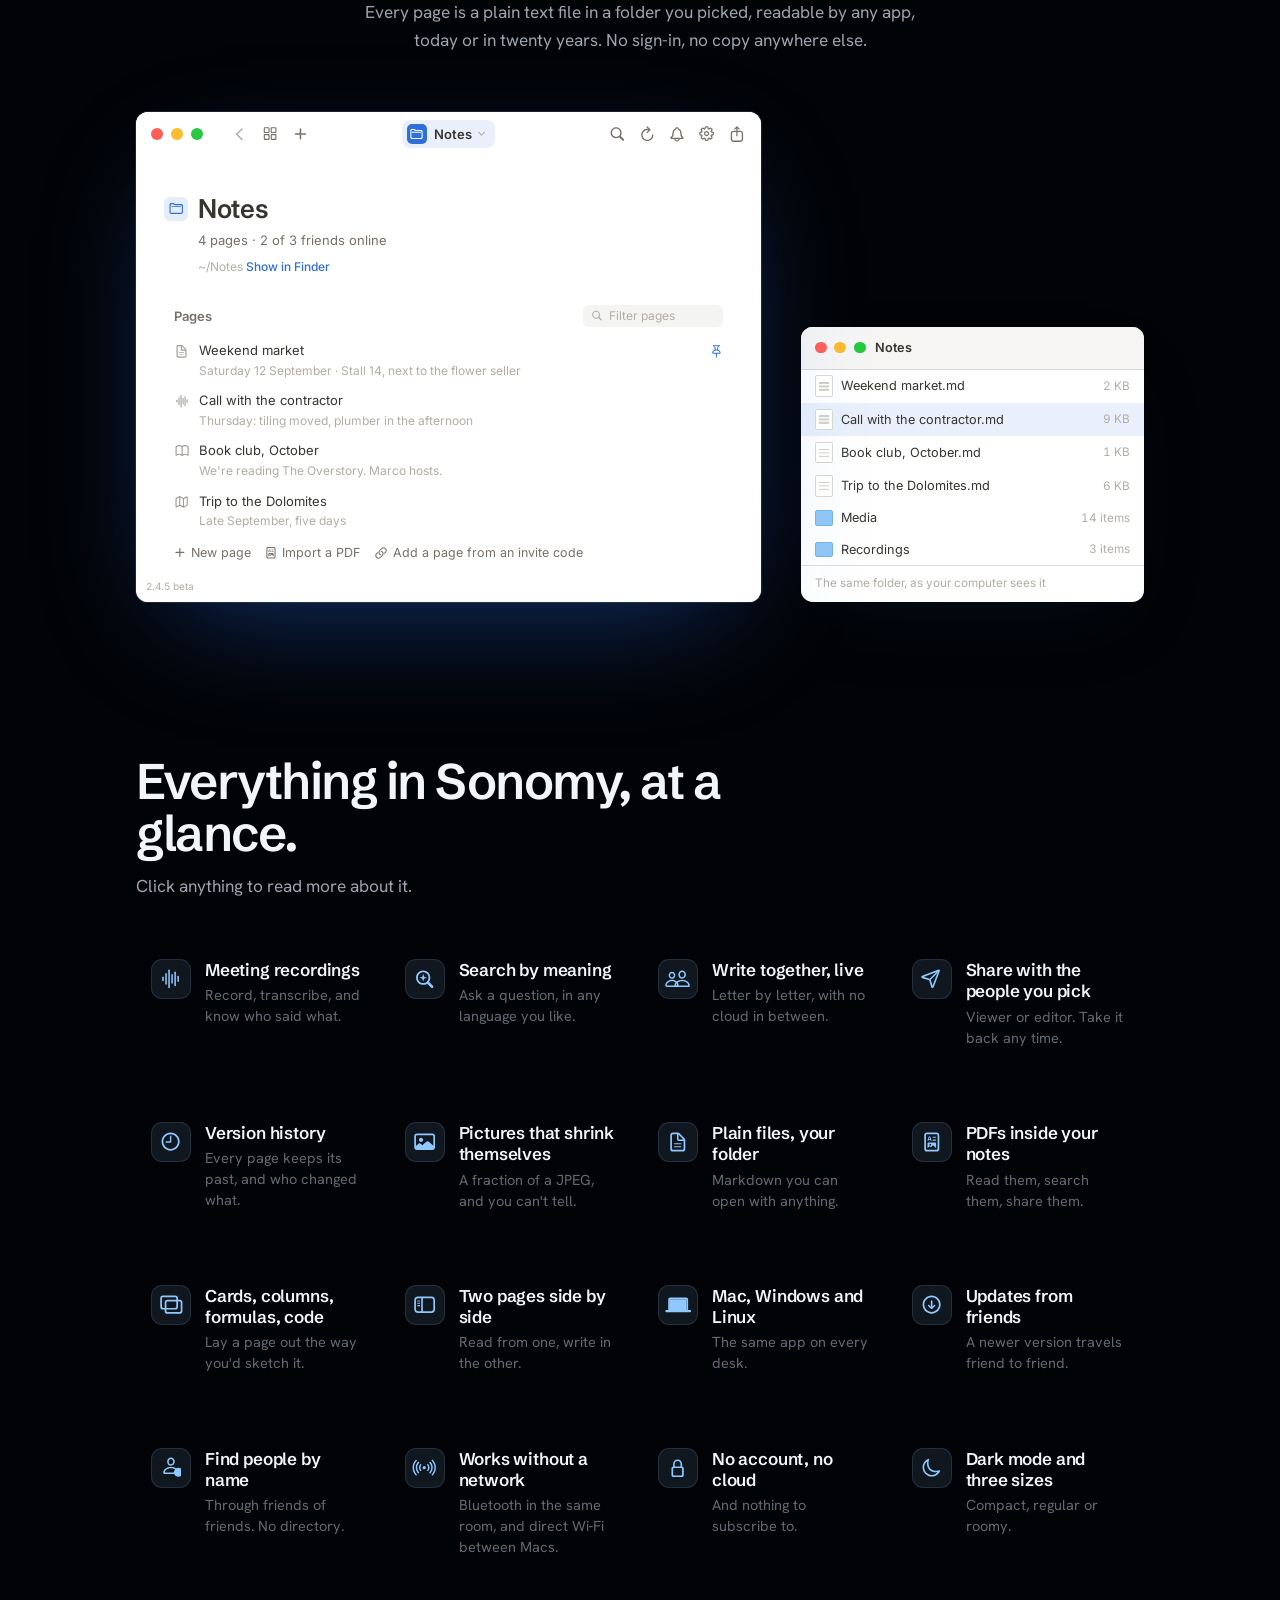
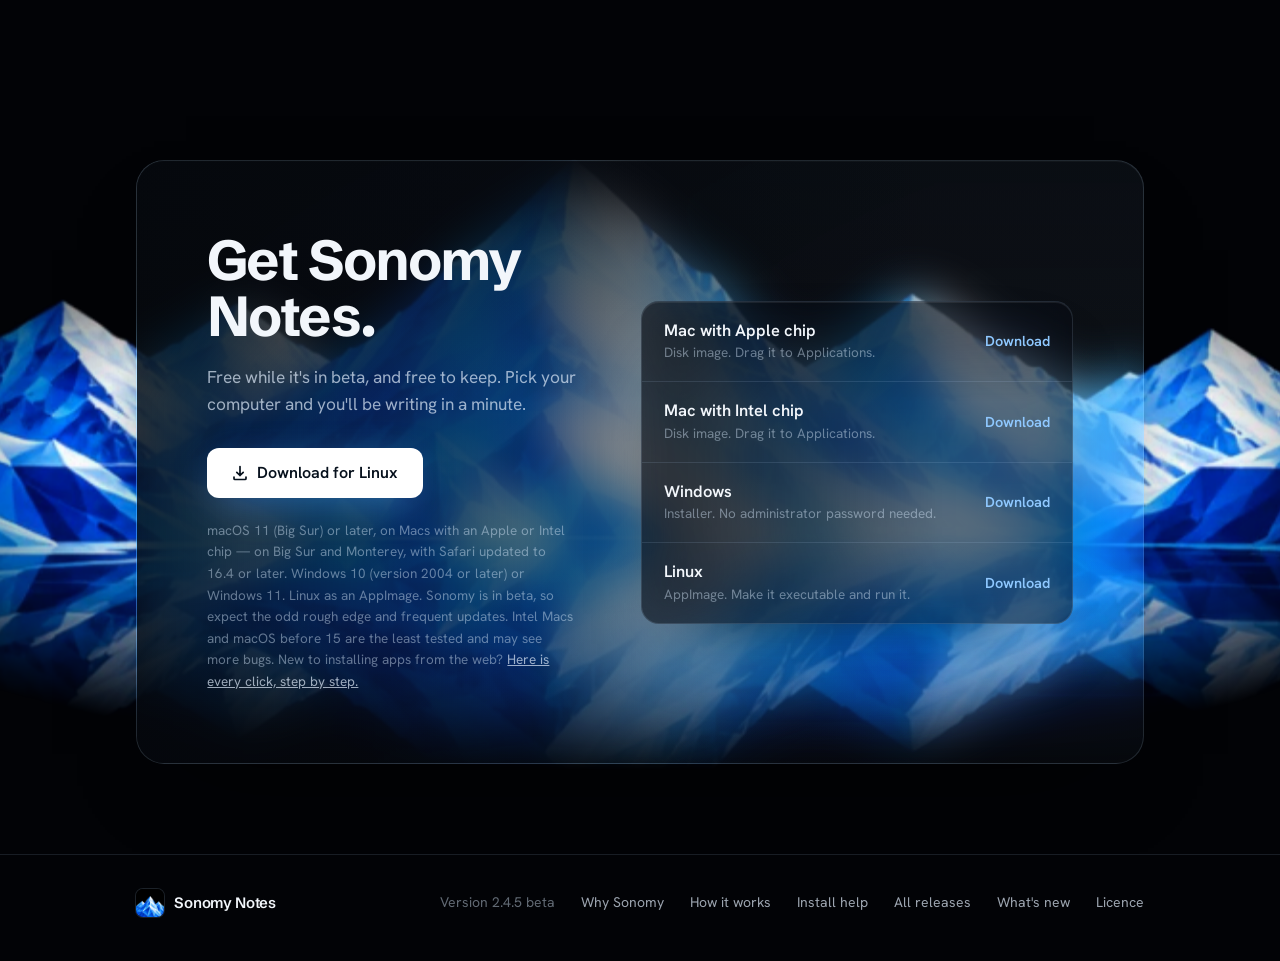
==== commit 8673d216: "Site: the crystal world, drawn by the icon's own art; app windows in light" ====
--- a/app.html
+++ b/app.html
@@ -24,16 +24,20 @@
 
 <style>
 /* ---- a plain hero: white, ink type, the window underneath ---- */
-.hero.plain { background: #fff; color: var(--ink); padding-top: 150px; }
+.hero.plain { --range-top: clamp(20px, 4vw, 56px); color: var(--ink); padding-top: 150px; }
+/* The window stands in front of the range: the summit shows above it, the sea
+   of cloud at its sides. */
+.hero.plain .range { margin-bottom: calc(min(1600px, 112vw) * -.2); }
+@media (max-width: 640px) { .hero.plain { --range-w: 210vw; } .hero.plain .range { margin-bottom: -30vw; } }
+.hero.plain .hero-shot { margin-top: 0; }
 .hero.plain .hero-h { text-shadow: none; font-size: clamp(36px, 5.4vw, 68px); }
 .hero.plain .hero-lede { color: var(--ink-2); text-shadow: none; }
-.hero.plain .hero-lede a { color: var(--ink); text-underline-offset: 4px; text-decoration-thickness: 1px; text-decoration-color: rgba(15, 29, 43, .35); }
+.hero.plain .hero-lede a { color: var(--ink); text-underline-offset: 4px; text-decoration-thickness: 1px; text-decoration-color: rgba(255, 255, 255, .35); }
 .hero.plain .hero-lede a:hover { text-decoration-color: currentColor; }
 .hero.plain .hero-meta { color: var(--ink-3); }
-.hero.plain .btn-text { color: var(--ink-2); text-decoration-color: rgba(15, 29, 43, .3); }
+.hero.plain .btn-text { color: var(--ink-2); text-decoration-color: rgba(255, 255, 255, .3); }
 .hero.plain .shot-move { box-shadow: none; }
 .hero.plain .shot-fade { display: none; }
-.hero.plain .hero-shot .app { box-shadow: 0 30px 80px -30px rgba(10, 40, 70, .35), 0 0 0 1px rgba(15, 29, 43, .09); }
 /* ---- the hero window: one page, standing still ---- */
 .hero .app { --w: 1100; }
 .hero .a-desk { min-height: calc(var(--u) * 560); }
@@ -128,7 +132,7 @@
 .bars .b.best i { background: var(--sky-700); }
 .bars .b span:last-child { color: var(--ink-3); font-variant-numeric: tabular-nums; text-align: right; }
 .bars .b span:first-child { color: var(--ink); font-weight: 500; }
-.pop .app { --w: 620; box-shadow: 0 20px 50px -30px rgba(10, 40, 70, .4), 0 0 0 1px rgba(15, 29, 43, .09); }
+.pop .app { --w: 620; }
 .pop .vis { container-type: inline-size; }
 .pop .a-desk { min-height: calc(var(--u) * 300); }
 
@@ -152,6 +156,7 @@
 </style>
 </head>
 <body>
+<div class="edges" aria-hidden="true"></div>
 
 <header class="bar ink" id="bar">
   <div class="bar-in">
@@ -175,6 +180,8 @@
 
   <!-- ============================================================ Hero -->
   <section class="hero plain" id="hero" data-loop>
+    <div class="sky" aria-hidden="true"></div>
+    <div class="sky-tint" aria-hidden="true"></div>
     <div class="hero-in wrap">
       <h1 class="hero-h">
         <span>Everything it does today.</span>
@@ -191,6 +198,7 @@
       </div>
       <span class="hero-meta" id="cta-note">Free while in beta · Mac, Windows and Linux</span>
     </div>
+    <img class="scene range" src="assets/range-clouds.webp" alt="" width="988" height="275">
 
     <div class="hero-shot">
       <div class="shot-move">
@@ -255,6 +263,7 @@
   <section class="sec" id="meetings">
     <div class="wrap stack">
       <div class="txt">
+        <img class="emblem rv" src="assets/obj-wave.webp" alt="" width="526" height="418">
         <h2 class="rv">Press record. Read back who said what.</h2>
         <p class="rv" style="--d:80ms">Sonomy catches your microphone and your computer's audio, then writes the transcript into the page with every speaker told apart.</p>
       </div>
@@ -316,6 +325,7 @@
   <section class="sec" id="search">
     <div class="wrap stack">
       <div class="txt">
+        <img class="emblem rv" src="assets/obj-lens.webp" alt="" width="957" height="740">
         <h2 class="rv">Ask your notes a question.</h2>
         <p class="rv" style="--d:80ms">Search understands what you meant, not the words you typed. Ask for “the dinner at Marco's” and get the page you called “Saturday plans”.</p>
       </div>
@@ -356,6 +366,7 @@
   <section class="sec" id="writing">
     <div class="wrap stack">
       <div class="txt">
+        <img class="emblem rv" src="assets/obj-page.webp" alt="" width="384" height="490">
         <h2 class="rv">Writing that gets out of your way.</h2>
         <p class="rv" style="--d:80ms">Type a slash and pick what you need: a heading, a to-do, a card, a formula, a page inside the page. Drag any block where it belongs.</p>
       </div>
@@ -399,6 +410,7 @@
   <section class="band" id="together">
     <div class="wrap">
       <div class="txt centre" style="margin:0 auto 56px;max-width:64ch">
+        <img class="emblem rv" src="assets/obj-peaks.webp" alt="" width="582" height="303">
         <h2 class="rv" style="max-width:24ch">Write the same page at the same time. No cloud in between.</h2>
         <p class="rv" style="--d:80ms">Edit the same page letter by letter, as if you were at one keyboard. Your computers talk to each other directly. Take the share back and it's gone from their side too.</p>
       </div>
@@ -526,10 +538,10 @@
 
   <!-- ============================================================ Download -->
   <section class="get" id="download">
+    <img class="scene lake" src="assets/lake.webp" alt="" width="991" height="321" loading="lazy">
     <div class="wrap">
       <div class="skycard rv" data-loop>
         <div class="sky" aria-hidden="true"></div>
-        <div class="peak" aria-hidden="true"></div>
         <div class="sky-tint" aria-hidden="true"></div>
         <div>
           <h2>Get Sonomy Notes.</h2>
@@ -714,7 +726,7 @@
   <div class="pop-body">
     <p>Every colour keeps its ink in the dark: a yellow marker stays yellow, with dark writing on it, the way it would be on paper. Choose compact, regular or roomy for the bar and the lists.</p>
     <div class="pop-vis vis">
-      <div class="app dark" aria-hidden="true">
+      <div class="app" aria-hidden="true">
         <div class="a-bar">
           <span class="a-tl"><i></i><i></i><i></i></span>
           <div class="a-left"><span class="a-chip ico"><i data-g="chevron.backward"></i></span><span class="a-chip"><i data-g="square.grid.2x2"></i>Pages<i class="hint" data-g="chevron.down"></i></span><span class="a-chip"><i data-g="plus"></i>New</span></div>
--- a/assets/site.css
+++ b/assets/site.css
@@ -1,6 +1,6 @@
 /* Sonomy Notes — the site. One stylesheet for index.html and how.html.
 
-   Two halves. The first is the page itself: type, colour, the bar, the hero sky,
+   Two halves. The first is the page itself: type, the night, the bar, the range,
    the download card. The second is the mockup system: every picture of the app
    on these pages is HTML and CSS built from the app's own numbers (chrome.css,
    theme.css, editor.css), scaled with one unit — `--u`, one app pixel — so a
@@ -10,19 +10,32 @@
    `calc(var(--u) * n)` in the source is `calc(var(--u) * n)`; site.src.css is expanded into
    site.css by a one-line substitution (see site/README.md). */
 
+/* The world: one night, all the way down. Every page sits on the same black,
+   lit from below by the crystal range out of the icon, so moving between
+   sections and pages never crosses a colour edge. Text is white on black;
+   anything that holds controls is frosted ice over the dark. */
 :root {
-  --sky-900: #0b4d8c;
-  --sky-700: #146fbf;
-  --sky-500: #2a93e0;
-  --sky-200: #bfe3f7;
-  --cloud: #edf5fb;
-  --cloud-2: #f6fafd;
+  --night: #020306;
+  --ice: #8fc8ff;
+  --ice-deep: #2f7bff;
+  --frost: rgba(170, 210, 255, .055);
+  --frost-2: rgba(170, 210, 255, .09);
+  --rim: rgba(190, 225, 255, .14);
+
+  /* The old light names, now pointing at the dark palette, so every rule that
+     says "ink" or "cloud" follows without being rewritten. */
+  --sky-900: #b9dcff;
+  --sky-700: #8fc8ff;
+  --sky-500: #5aa6ff;
+  --sky-200: rgba(143, 200, 255, .16);
+  --cloud: var(--frost);
+  --cloud-2: rgba(170, 210, 255, .035);
   --white: #ffffff;
 
-  --ink: #0f1d2b;
-  --ink-2: #3a4d5e;
-  --ink-3: #6e7f8d;
-  --line: rgba(15, 29, 43, .10);
+  --ink: #f2f6fb;
+  --ink-2: rgba(222, 234, 248, .70);
+  --ink-3: rgba(210, 226, 244, .46);
+  --line: rgba(190, 220, 255, .12);
 
   --display: 'Schibsted Grotesk', 'Helvetica Neue', Arial, sans-serif;
   --body: 'Hanken Grotesk', -apple-system, BlinkMacSystemFont, 'Segoe UI', Roboto, sans-serif;
@@ -34,42 +47,73 @@
   --gut: clamp(20px, 5vw, 56px);
   --measure: 1120px;
   --ease: cubic-bezier(.2, .7, .2, 1);
+  color-scheme: dark;
 }
 
 * { box-sizing: border-box; }
-html { scroll-behavior: smooth; -webkit-text-size-adjust: 100%; }
+html { scroll-behavior: smooth; -webkit-text-size-adjust: 100%; background: var(--night); }
 @media (prefers-reduced-motion: reduce) { html { scroll-behavior: auto; } }
 
 body {
   margin: 0;
-  background: var(--white);
+  background: transparent;
   color: var(--ink);
   font-family: var(--body);
   font-size: 17px;
   line-height: 1.55;
   -webkit-font-smoothing: antialiased;
   overflow-x: hidden;
+  position: relative;
+  isolation: isolate;
+}
+/* The air: a few cold glows, fixed to the window and climbing slowly as the page
+   scrolls (site.js writes --p, 0 at the top and 1 at the end), so going down the
+   page feels like moving through one place rather than past bands of colour. */
+body::before {
+  content: ""; position: fixed; left: -10vw; right: -10vw; top: -20vh; height: 160vh; z-index: -2; pointer-events: none;
+  background:
+    radial-gradient(40vw 30vh at 18% 30%, rgba(47, 123, 255, .13), transparent 70%),
+    radial-gradient(46vw 34vh at 84% 58%, rgba(90, 166, 255, .10), transparent 70%),
+    radial-gradient(60vw 40vh at 40% 96%, rgba(30, 90, 220, .14), transparent 70%);
+  transform: translate3d(0, calc(var(--p, 0) * -40vh), 0);
+}
+/* Grain, so the gradients on black do not band. */
+body::after {
+  content: ""; position: fixed; inset: 0; z-index: 60; pointer-events: none; opacity: .05; mix-blend-mode: screen;
+  background-image: url("data:image/svg+xml,%3Csvg xmlns='http://www.w3.org/2000/svg' width='160' height='160'%3E%3Cfilter id='n'%3E%3CfeTurbulence type='fractalNoise' baseFrequency='.9' numOctaves='2' stitchTiles='stitch'/%3E%3C/filter%3E%3Crect width='100%25' height='100%25' filter='url(%23n)'/%3E%3C/svg%3E");
 }
 img { max-width: 100%; display: block; }
 a { color: inherit; }
 p { margin: 0; }
 h1, h2, h3 { margin: 0; font-family: var(--display); font-weight: 600; }
 button { font: inherit; color: inherit; }
-
-:focus-visible { outline: 2px solid var(--sky-700); outline-offset: 3px; border-radius: 6px; }
+::selection { background: rgba(143, 200, 255, .32); color: #fff; }
+
+:focus-visible { outline: 2px solid var(--ice); outline-offset: 3px; border-radius: 6px; }
 
 .wrap { width: 100%; max-width: var(--measure); margin-inline: auto; padding-inline: var(--gut); }
 
-/* Reveal on scroll. Only when scripting is on, so nothing is ever hidden without it. */
+/* Frosted ice: the one surface on these pages. */
+.glass, .why-card, .skycard, .plats, .pop, .aside, .pick {
+  background: linear-gradient(180deg, rgba(170, 210, 255, .085), rgba(170, 210, 255, .03));
+  border: 1px solid var(--rim);
+  box-shadow: inset 0 1px 0 rgba(255, 255, 255, .07), 0 40px 90px -50px rgba(0, 0, 0, .9);
+  -webkit-backdrop-filter: blur(26px) saturate(150%);
+  backdrop-filter: blur(26px) saturate(150%);
+}
+
+/* Reveal on scroll: a thing arrives out of the haze, not just up from below.
+   Only when scripting is on, so nothing is ever hidden without it. */
 .js .rv {
   opacity: 0;
   transform: translateY(26px);
-  transition: opacity .9s var(--ease), transform .9s var(--ease);
+  filter: blur(8px);
+  transition: opacity 1s var(--ease), transform 1s var(--ease), filter 1s var(--ease);
   transition-delay: var(--d, 0ms);
 }
-.js .rv.is-in { opacity: 1; transform: none; }
+.js .rv.is-in { opacity: 1; transform: none; filter: none; }
 @media (prefers-reduced-motion: reduce) {
-  .js .rv { opacity: 1; transform: none; transition: none; }
+  .js .rv { opacity: 1; transform: none; filter: none; transition: none; }
 }
 
 /* Everything that loops is stilled while its section is off screen. */
@@ -78,16 +122,14 @@
 /* ---------------------------------------------------------------- Bar */
 .bar {
   position: fixed; top: 0; left: 0; right: 0; z-index: 50;
-  color: #fff;
-  transition: background-color .35s ease, color .35s ease, border-color .35s ease;
+  color: var(--ink);
+  transition: background-color .35s ease, border-color .35s ease;
   border-bottom: 1px solid transparent;
 }
-.bar.ink { color: var(--ink); }
 .bar.is-stuck {
-  color: var(--ink);
-  background: rgba(255, 255, 255, .8);
-  -webkit-backdrop-filter: blur(16px) saturate(160%);
-  backdrop-filter: blur(16px) saturate(160%);
+  background: rgba(3, 5, 9, .52);
+  -webkit-backdrop-filter: blur(22px) saturate(160%);
+  backdrop-filter: blur(22px) saturate(160%);
   border-bottom-color: var(--line);
 }
 .bar-in {
@@ -95,19 +137,19 @@
   height: 62px; max-width: var(--measure); margin-inline: auto; padding-inline: var(--gut);
 }
 .mark { display: flex; align-items: center; gap: 10px; text-decoration: none; }
-.mark img { width: 28px; height: 28px; border-radius: 7px; box-shadow: 0 1px 4px rgba(0, 0, 0, .18); }
+.mark img { width: 28px; height: 28px; border-radius: 7px; box-shadow: 0 0 0 1px rgba(190, 225, 255, .16), 0 4px 18px -4px rgba(47, 123, 255, .55); }
 .mark span { font-family: var(--display); font-weight: 600; font-size: 16.5px; letter-spacing: -.01em; }
 .nav { display: flex; gap: 24px; margin-left: 14px; }
 .nav a {
-  font-size: 14.5px; font-weight: 500; text-decoration: none; opacity: .82;
+  font-size: 14.5px; font-weight: 500; text-decoration: none; opacity: .66;
   transition: opacity .2s ease; white-space: nowrap;
 }
 .nav a:hover, .nav a.here { opacity: 1; }
-.nav a.here { text-decoration: underline; text-underline-offset: 6px; text-decoration-thickness: 1.5px; }
+.nav a.here { text-decoration: underline; text-underline-offset: 6px; text-decoration-thickness: 1.5px; text-decoration-color: var(--ice); }
 .bar-sp { flex: 1; }
 .ver {
-  font-size: 12.5px; font-weight: 500; letter-spacing: .01em; opacity: .72;
-  padding: 4px 10px; border-radius: 999px; border: 1px solid currentColor;
+  font-size: 12.5px; font-weight: 500; letter-spacing: .01em; color: var(--ink-2);
+  padding: 4px 10px; border-radius: 999px; border: 1px solid var(--rim);
   white-space: nowrap;
 }
 .bar .btn-bar {
@@ -122,101 +164,142 @@
   font-family: var(--body); font-weight: 600; font-size: 16px; line-height: 1;
   text-decoration: none; padding: 16px 24px; border-radius: 12px;
   border: 1px solid transparent; cursor: pointer;
-  transition: transform .2s var(--ease), box-shadow .2s var(--ease), background-color .2s ease, color .2s ease;
+  transition: transform .2s var(--ease), box-shadow .3s var(--ease), background-color .2s ease, color .2s ease;
 }
 .btn svg { width: 16px; height: 16px; flex: none; }
 .btn:hover { transform: translateY(-1px); }
 .btn:active { transform: translateY(0); }
-.btn-light { background: #fff; color: var(--ink); box-shadow: 0 8px 28px -10px rgba(6, 40, 70, .55); }
-.btn-light:hover { box-shadow: 0 14px 34px -12px rgba(6, 40, 70, .6); }
-.btn-ink { background: var(--ink); color: #fff; }
-.btn-ink:hover { background: #1b2f41; }
-.btn-sky { background: var(--sky-700); color: #fff; }
-.btn-sky:hover { background: var(--sky-900); }
-.btn-ghost { background: transparent; color: var(--ink); border-color: rgba(15, 29, 43, .18); }
-.btn-ghost:hover { border-color: rgba(15, 29, 43, .4); }
+/* The one bright thing on a page: white ice, catching blue light underneath. */
+.btn-light { background: #fff; color: #06101c; box-shadow: 0 10px 40px -12px rgba(90, 166, 255, .65); }
+.btn-light:hover { box-shadow: 0 14px 50px -10px rgba(90, 166, 255, .85); }
+.btn-ink { background: #fff; color: #06101c; }
+.btn-ink:hover { background: #e6f1ff; }
+.btn-sky { background: var(--ice-deep); color: #fff; }
+.btn-sky:hover { background: #4b8eff; }
+.btn-ghost { background: transparent; color: var(--ink); border-color: var(--rim); }
+.btn-ghost:hover { border-color: rgba(190, 225, 255, .4); }
 .btn-sm { padding: 9px 15px; font-size: 14px; border-radius: 9px; }
-.bar:not(.is-stuck):not(.ink) .btn-bar { background: #fff; color: var(--ink); }
-.bar.is-stuck .btn-bar, .bar.ink .btn-bar { background: var(--ink); color: #fff; box-shadow: none; }
+.bar .btn-bar { background: #fff; color: #06101c; box-shadow: none; }
 .btn-text {
   font-weight: 500; text-decoration: underline; text-underline-offset: 4px; text-decoration-thickness: 1px;
-  text-decoration-color: rgba(255, 255, 255, .5);
+  text-decoration-color: rgba(255, 255, 255, .4); color: var(--ink);
 }
 .btn-text:hover { text-decoration-color: currentColor; }
 .more {
-  display: inline-flex; align-items: center; gap: 6px; font-weight: 600; color: var(--sky-700);
+  display: inline-flex; align-items: center; gap: 6px; font-weight: 600; color: var(--ice);
   text-decoration: none; margin-top: 18px; font-size: 16.5px;
 }
 .more svg { width: 14px; height: 14px; transition: transform .2s var(--ease); }
 .more:hover svg { transform: translateX(3px); }
 @media (prefers-reduced-motion: reduce) { .btn, .btn:hover { transform: none; } }
 
-/* ---------------------------------------------------------------- Hero sky */
+/* ---------------------------------------------------------------- The scenes
+   Every picture of the world is art from the image model that drew the icon
+   (site/art/), cut by tools/cut-art.py into pieces whose black is transparent,
+   so a scene lies on the night with no box around it. A scene is an
+   <img class="scene">; the section it stands in decides where it goes. */
 .hero {
-  position: relative; overflow: hidden; isolation: isolate;
-  background: #1f86d4; color: #fff;
+  position: relative; isolation: isolate;
+  /* Clipped at the sides only: the range sinks past the foot of the hero as the
+     page moves, and a clip there would draw a line across the night. */
+  overflow: hidden; overflow: clip visible;
+  background: transparent; color: var(--ink);
   padding-top: 128px;
 }
+/* The glow behind the range, gone before the foot of the section, and the night
+   above it. Neither paints the foot: anything opaque there would hide the ice
+   at the edges behind a straight line. */
 .sky {
-  position: absolute; inset: -6%; z-index: -4;
-  background: url("sky.png") 50% 50% / 100% 100% no-repeat;
-  filter: blur(18px) saturate(1.08);
+  position: absolute; inset: 0; z-index: -4; pointer-events: none;
+  background: radial-gradient(70% 55% at 50% 78%, rgba(40, 110, 255, .30), transparent 72%);
+  -webkit-mask-image: linear-gradient(180deg, #000 55%, transparent);
+  mask-image: linear-gradient(180deg, #000 55%, transparent);
+}
+.sky-tint {
+  position: absolute; inset: 0; z-index: -2; pointer-events: none;
+  background: linear-gradient(180deg, var(--night) 0%, rgba(2, 3, 6, .6) 16%, rgba(2, 3, 6, 0) 34%);
+}
+.scene {
+  display: block; max-width: none; height: auto; pointer-events: none; user-select: none;
+  /* A piece is cut square to the art; its sides dissolve here, so no screen is
+     wide enough to show where a picture stops. */
+  -webkit-mask-image: linear-gradient(90deg, transparent, #000 16%, #000 84%, transparent);
+  mask-image: linear-gradient(90deg, transparent, #000 16%, #000 84%, transparent);
+}
+/* The range under a hero: in the flow under the type, wider than the window,
+   sinking slower than the page once it starts to move. */
+.hero .range {
+  position: relative; z-index: -3;
+  /* The sides, and the foot, which melts into the chapter below. */
+  -webkit-mask-image: linear-gradient(90deg, transparent, #000 16%, #000 84%, transparent), linear-gradient(180deg, #000 62%, transparent);
+  -webkit-mask-composite: source-in;
+  mask-image: linear-gradient(90deg, transparent, #000 16%, #000 84%, transparent), linear-gradient(180deg, #000 62%, transparent);
+  mask-composite: intersect;
+  width: var(--range-w, min(1600px, 112vw));
+  margin: var(--range-top, 0) 0 0 50%;
+  transform: translate3d(-50%, calc(var(--sy, 0) * .2px), 0);
+  animation: scenein 2.2s var(--ease) .1s both;
   will-change: transform;
 }
-.peak {
-  position: absolute; left: -10%; right: -10%; bottom: -12%; height: 78%; z-index: -3;
-  animation: skydrift 40s ease-in-out infinite alternate;
-  will-change: transform;
-}
-.peak::before {
-  content: ""; position: absolute; inset: 0;
-  background: url("peak.png") 50% 100% / 118% auto no-repeat;
-  filter: blur(34px) saturate(1.05);
-  -webkit-mask-image: linear-gradient(180deg, rgba(0,0,0,0) 0%, #000 45%);
-  mask-image: linear-gradient(180deg, rgba(0,0,0,0) 0%, #000 45%);
-}
-@keyframes skydrift {
-  from { transform: translate3d(0, 0, 0) scale(1); }
-  to   { transform: translate3d(-2%, 1%, 0) scale(1.06); }
-}
-.sky-tint {
-  position: absolute; inset: 0; z-index: -2;
+@keyframes scenein { from { opacity: 0; filter: blur(16px); } }
+
+/* Ice at the edges: tall cliffs of crystal at both sides of the window, out of
+   focus and moving slower than the page, so going down it is passing them.
+   Not on a phone, which has no sides to put them on. */
+.edges {
+  --edge-w: clamp(150px, 15vw, 260px);
+  position: fixed; left: 0; right: 0; top: 0; height: 330vh; z-index: -1; pointer-events: none;
   background:
-    linear-gradient(180deg, rgba(8, 60, 110, .34) 0%, rgba(8, 60, 110, .10) 30%, rgba(8, 60, 110, 0) 48%),
-    linear-gradient(180deg, rgba(255, 255, 255, 0) 56%, rgba(255, 255, 255, .6) 78%, #fff 100%);
-}
-.cloud {
-  position: absolute; z-index: -1; border-radius: 50%;
-  background: radial-gradient(closest-side, rgba(255, 255, 255, .95), rgba(255, 255, 255, 0));
-  pointer-events: none;
-}
-.cloud.a { width: 62vw; height: 26vw; left: -10vw; bottom: 8%; animation: drift 44s ease-in-out infinite alternate; }
-.cloud.b { width: 58vw; height: 24vw; right: -14vw; bottom: 14%; animation: drift 52s ease-in-out infinite alternate-reverse; }
-.cloud.c { width: 40vw; height: 16vw; left: 30vw; bottom: 2%; animation: drift 60s ease-in-out infinite alternate; }
-@keyframes drift {
-  from { transform: translate3d(0, 0, 0); }
-  to   { transform: translate3d(6vw, -1.5vw, 0); }
-}
+    url("edge-l1.webp") left -1vw top 96vh / var(--edge-w) auto no-repeat,
+    url("edge-r1.webp") right -1vw top 150vh / var(--edge-w) auto no-repeat,
+    url("edge-l2.webp") left -1vw top 205vh / var(--edge-w) auto no-repeat,
+    url("edge-r2.webp") right -1vw top 258vh / var(--edge-w) auto no-repeat;
+  filter: blur(2.5px);
+  opacity: .62;
+  transform: translate3d(0, calc(var(--p, 0) * -230vh), 0);
+}
+@media (max-width: 760px) { .edges { display: none; } }
+
+/* A passage between two chapters: a scene the page goes through, coming
+   closer while it crosses the window (site.js writes --e). */
+.interlude { position: relative; margin-top: clamp(40px, 6vw, 90px); pointer-events: none; overflow: hidden; overflow: clip visible; }
+.interlude .scene {
+  width: min(1500px, 124vw); margin-left: 50%;
+  transform: translate3d(-50%, 0, 0) scale(calc(.9 + var(--e, .5) * .34));
+  -webkit-mask-image: radial-gradient(closest-side, #000 42%, transparent);
+  mask-image: radial-gradient(closest-side, #000 42%, transparent);
+}
+
+/* A crystal over a feature's headline, hanging in the air of the place. */
+.emblem {
+  display: block; width: auto; height: clamp(104px, 11vw, 158px); margin: 0 auto clamp(16px, 2vw, 26px);
+  animation: hang 7s ease-in-out infinite alternate;
+}
+@keyframes hang { to { translate: 0 -9px; } }
 
 .hero-in { position: relative; text-align: center; }
 .hero-icon {
   width: 96px; height: 96px; margin: 0 auto 26px; border-radius: 22px;
-  box-shadow: 0 18px 40px -14px rgba(4, 30, 60, .7), 0 0 0 1px rgba(255, 255, 255, .25) inset;
+  box-shadow: 0 0 0 1px rgba(190, 225, 255, .18), 0 24px 60px -18px rgba(47, 123, 255, .75);
   animation: rise .9s var(--ease) both;
 }
 h1.hero-h {
   font-size: clamp(38px, 6vw, 76px);
   line-height: .98; letter-spacing: -.035em; font-weight: 700;
   max-width: 26ch; margin: 0 auto 28px;
-  text-shadow: 0 2px 30px rgba(4, 30, 60, .35);
-}
-h1.hero-h span { display: block; animation: rise .9s var(--ease) both; }
+}
+/* White at the top of a letter, ice at its foot: the type stands in the same
+   light as the range. */
+h1.hero-h span {
+  display: block; animation: rise .9s var(--ease) both;
+  background: linear-gradient(180deg, #ffffff 35%, #b8dcff 100%);
+  -webkit-background-clip: text; background-clip: text; color: transparent;
+}
 h1.hero-h span:nth-child(2) { animation-delay: .07s; }
 h1.hero-h span:nth-child(3) { animation-delay: .14s; }
 .hero-lede {
   font-size: clamp(17px, 1.55vw, 20px); line-height: 1.5;
-  color: rgba(255, 255, 255, .92); max-width: 50ch; margin: 0 auto 34px;
-  text-shadow: 0 1px 18px rgba(4, 30, 60, .35);
+  color: var(--ink-2); max-width: 50ch; margin: 0 auto 34px;
   animation: rise .9s var(--ease) .16s both;
 }
 .hero-cta {
@@ -224,13 +307,13 @@
   animation: rise .9s var(--ease) .26s both;
 }
 .hero-meta {
-  display: block; margin-top: 18px; font-size: 13.5px; color: rgba(255, 255, 255, .8);
+  display: block; margin-top: 18px; font-size: 13.5px; color: var(--ink-3);
   animation: rise .9s var(--ease) .32s both;
   min-height: 1.4em;
 }
 @keyframes rise {
-  from { opacity: 0; transform: translateY(18px); }
-  to   { opacity: 1; transform: none; }
+  from { opacity: 0; transform: translateY(18px); filter: blur(6px); }
+  to   { opacity: 1; transform: none; filter: none; }
 }
 .hero-shot {
   position: relative; margin: clamp(36px, 4vw, 52px) auto 0;
@@ -247,11 +330,13 @@
 }
 .shot-fade {
   position: absolute; left: calc(50% - 50vw); right: calc(50% - 50vw); bottom: -2px; height: 46%; z-index: 3; pointer-events: none;
-  background: linear-gradient(180deg, rgba(255, 255, 255, 0), #fff 78%);
-}
-.hero-tail { height: clamp(40px, 6vw, 90px); background: #fff; }
+  background: linear-gradient(180deg, rgba(2, 3, 6, 0), var(--night) 82%);
+}
+.hero-tail { height: clamp(40px, 6vw, 90px); }
 @media (prefers-reduced-motion: reduce) {
-  .sky, .peak, .cloud, .hero-icon, h1.hero-h span, .hero-lede, .hero-cta, .hero-meta, .shot-move { animation: none; }
+  .scene, .emblem, .hero-icon, h1.hero-h span, .hero-lede, .hero-cta, .hero-meta, .shot-move { animation: none; }
+  .hero .range { transform: translate3d(-50%, 0, 0); }
+  .edges { transform: none; }
   .shot-move { transform: none; }
   .shot-fade { opacity: .55; }
 }
@@ -279,11 +364,16 @@
 .centre .txt h2 { max-width: 24ch; }
 .centre .txt p { max-width: 58ch; }
 
-/* A band: white to cloud and back. */
+/* A band used to be a lighter stripe. On the night it is only a pool of light
+   behind its content, with no edge to cross. */
 .band {
+  position: relative;
   margin-top: clamp(96px, 12vw, 156px);
   padding: clamp(80px, 9vw, 130px) 0 clamp(72px, 8vw, 110px);
-  background: linear-gradient(180deg, #fff 0%, var(--cloud) 18%, var(--cloud) 82%, #fff 100%);
+}
+.band::before, .next::before {
+  content: ""; position: absolute; inset: 0; z-index: -1; pointer-events: none;
+  background: radial-gradient(60% 50% at 50% 50%, rgba(47, 123, 255, .10), transparent 75%);
 }
 
 /* ---------------------------------------------------------------- Chapters
@@ -308,7 +398,7 @@
 .why { padding-top: clamp(96px, 12vw, 156px); }
 .why-card {
   position: relative; overflow: hidden; border-radius: 28px;
-  background: var(--cloud); padding: clamp(40px, 5.5vw, 76px);
+  padding: clamp(40px, 5.5vw, 76px);
   display: grid; grid-template-columns: minmax(0, 6fr) minmax(0, 7fr); gap: clamp(32px, 5vw, 72px); align-items: center;
 }
 .why-card h2 { font-size: clamp(32px, 4.2vw, 54px); line-height: 1.02; letter-spacing: -.035em; font-weight: 700; margin-bottom: 20px; text-wrap: balance; }
@@ -316,10 +406,9 @@
 .why-list { list-style: none; margin: 0; padding: 0; display: grid; gap: 14px; }
 .why-list li {
   display: grid; grid-template-columns: 44px 1fr; gap: 16px; align-items: start;
-  background: #fff; border-radius: 16px; padding: 16px 18px;
-  box-shadow: 0 10px 30px -22px rgba(10, 40, 70, .4);
-}
-.why-list .g { width: 44px; height: 44px; border-radius: 12px; background: var(--sky-200); color: var(--sky-900); display: grid; place-items: center; font-size: 20px; }
+  background: var(--frost); border: 1px solid var(--line); border-radius: 16px; padding: 16px 18px;
+}
+.why-list .g { width: 44px; height: 44px; border-radius: 12px; background: var(--sky-200); color: var(--ice); display: grid; place-items: center; font-size: 20px; }
 .why-list b { display: block; font-family: var(--display); font-weight: 600; font-size: 17.5px; margin-bottom: 3px; letter-spacing: -.01em; }
 .why-list span { color: var(--ink-2); font-size: 15.5px; line-height: 1.5; }
 
@@ -332,37 +421,38 @@
   margin: 0; padding: 0; list-style: none;
 }
 .feat {
-  appearance: none; border: 0; background: transparent; text-align: left; cursor: pointer;
+  appearance: none; border: 1px solid transparent; background: transparent; text-align: left; cursor: pointer;
   display: grid; grid-template-columns: 40px 1fr; gap: 14px; align-items: start;
   padding: 18px 16px 18px 14px; border-radius: 16px;
-  transition: background-color .2s ease, transform .2s var(--ease);
+  transition: background-color .25s ease, border-color .25s ease, transform .2s var(--ease);
   width: 100%;
 }
-.feat:hover { background: var(--cloud); }
+.feat:hover { background: var(--frost); border-color: var(--line); }
 .feat:active { transform: scale(.99); }
 .feat .g {
   width: 40px; height: 40px; border-radius: 11px; display: grid; place-items: center;
-  background: rgba(46, 111, 218, .10); color: var(--sky-700); font-size: 18px;
+  background: rgba(143, 200, 255, .10); color: var(--ice); font-size: 18px;
+  box-shadow: inset 0 0 0 1px rgba(143, 200, 255, .14);
 }
 .feat b { display: block; font-family: var(--display); font-weight: 600; font-size: 17px; letter-spacing: -.01em; line-height: 1.25; margin-bottom: 4px; color: var(--ink); }
 .feat span { display: block; font-size: 14.5px; line-height: 1.45; color: var(--ink-3); }
-.feat .open { display: inline-block; margin-top: 8px; font-size: 13.5px; font-weight: 600; color: var(--sky-700); opacity: 0; transition: opacity .2s ease; }
+.feat .open { display: inline-block; margin-top: 8px; font-size: 13.5px; font-weight: 600; color: var(--ice); opacity: 0; transition: opacity .2s ease; }
 .feat:hover .open, .feat:focus-visible .open { opacity: 1; }
 
 /* The popup. A real <dialog>, so Escape, focus and the backdrop are the browser's. */
 .pop {
-  border: 0; padding: 0; margin: auto;
+  padding: 0; margin: auto;
   width: min(720px, calc(100vw - 32px)); max-height: min(86vh, 860px);
-  border-radius: 24px; background: #fff; color: var(--ink);
-  box-shadow: 0 40px 100px -30px rgba(6, 40, 70, .55), 0 0 0 1px rgba(15, 29, 43, .06);
+  border-radius: 24px; color: var(--ink);
+  background: linear-gradient(180deg, rgba(22, 32, 48, .86), rgba(8, 12, 20, .9));
   overflow: hidden;
 }
-.pop::backdrop { background: rgba(8, 30, 52, .42); -webkit-backdrop-filter: blur(6px); backdrop-filter: blur(6px); }
-.pop[open] { animation: popin .32s var(--ease) both; }
-@keyframes popin { from { opacity: 0; transform: translateY(14px) scale(.985); } to { opacity: 1; transform: none; } }
+.pop::backdrop { background: rgba(1, 2, 5, .55); -webkit-backdrop-filter: blur(10px); backdrop-filter: blur(10px); }
+.pop[open] { animation: popin .36s var(--ease) both; }
+@keyframes popin { from { opacity: 0; transform: translateY(14px) scale(.985); filter: blur(6px); } to { opacity: 1; transform: none; filter: none; } }
 .pop-in { padding: clamp(24px, 4vw, 44px); overflow: auto; max-height: min(86vh, 860px); }
 .pop-head { display: flex; align-items: flex-start; gap: 18px; margin-bottom: 18px; }
-.pop-head .g { flex: none; width: 56px; height: 56px; border-radius: 16px; background: rgba(46, 111, 218, .10); color: var(--sky-700); display: grid; place-items: center; font-size: 26px; }
+.pop-head .g { flex: none; width: 56px; height: 56px; border-radius: 16px; background: rgba(143, 200, 255, .10); color: var(--ice); display: grid; place-items: center; font-size: 26px; box-shadow: inset 0 0 0 1px rgba(143, 200, 255, .14); }
 .pop-head h3 { font-size: clamp(24px, 3vw, 32px); line-height: 1.08; letter-spacing: -.025em; font-weight: 700; text-wrap: balance; }
 .pop-head .kicker { color: var(--ink-3); font-size: 15.5px; margin-top: 6px; }
 .pop-body p { font-size: 16.5px; line-height: 1.6; color: var(--ink-2); }
@@ -371,53 +461,57 @@
 .pop-body .facts {
   display: grid; grid-template-columns: repeat(auto-fit, minmax(150px, 1fr)); gap: 10px; margin: 20px 0 4px; padding: 0; list-style: none;
 }
-.pop-body .facts li { background: var(--cloud); border-radius: 14px; padding: 14px 16px; }
+.pop-body .facts li { background: var(--frost); border: 1px solid var(--line); border-radius: 14px; padding: 14px 16px; }
 .pop-body .facts b { display: block; font-family: var(--display); font-size: 22px; letter-spacing: -.02em; line-height: 1.1; color: var(--ink); }
 .pop-body .facts span { display: block; font-size: 13.5px; color: var(--ink-3); margin-top: 4px; line-height: 1.4; }
 .pop-body .fine { font-size: 14px; color: var(--ink-3); margin-top: 16px; }
-.pop-body .fine a { color: var(--sky-700); }
+.pop-body .fine a { color: var(--ice); }
 .pop-x {
   position: absolute; top: 14px; right: 14px; width: 36px; height: 36px; border-radius: 50%;
-  border: 0; background: rgba(15, 29, 43, .06); color: var(--ink-2); cursor: pointer; display: grid; place-items: center;
-}
-.pop-x:hover { background: rgba(15, 29, 43, .12); color: var(--ink); }
+  border: 0; background: rgba(190, 225, 255, .08); color: var(--ink-2); cursor: pointer; display: grid; place-items: center;
+}
+.pop-x:hover { background: rgba(190, 225, 255, .16); color: var(--ink); }
 .pop-x svg { width: 14px; height: 14px; }
 .pop-vis { margin: 22px 0 6px; }
 
-/* ---------------------------------------------------------------- Download */
-.get { padding: clamp(96px, 12vw, 156px) 0 clamp(56px, 7vw, 90px); }
+/* ---------------------------------------------------------------- Download
+   The foot of the range: the last card on a page is frosted ice over the lake,
+   which shows sharp at its sides and as blurred light through it. */
+.get { position: relative; overflow: hidden; padding: clamp(96px, 12vw, 156px) 0 clamp(56px, 7vw, 90px); }
+.get > .lake {
+  position: absolute; z-index: -1; left: 50%; top: 54%;
+  width: min(1900px, 150vw);
+  transform: translate3d(-50%, -50%, 0);
+  -webkit-mask-image: radial-gradient(closest-side, #000 62%, transparent);
+  mask-image: radial-gradient(closest-side, #000 62%, transparent);
+}
 .skycard {
   position: relative; overflow: hidden; isolation: isolate;
-  border-radius: 28px; color: #fff; background: #1f86d4;
+  border-radius: 28px; color: var(--ink);
   padding: clamp(40px, 5.5vw, 76px);
   display: grid; grid-template-columns: minmax(0, 6fr) minmax(0, 7fr); gap: clamp(32px, 5vw, 72px); align-items: center;
 }
-.skycard .sky { inset: -8%; }
-.skycard .peak { height: 120%; bottom: -30%; left: -20%; right: -20%; opacity: .9; }
-.skycard .peak::before { background-size: 90% auto; background-position: 78% 100%; }
+.skycard .sky { background: radial-gradient(80% 70% at 70% 110%, rgba(40, 110, 255, .36), transparent 70%); }
 .skycard .sky-tint {
   background:
-    linear-gradient(180deg, rgba(8, 60, 110, .30), rgba(8, 60, 110, .10) 55%, rgba(8, 60, 110, .34)),
-    linear-gradient(90deg, rgba(8, 60, 110, .28), rgba(8, 60, 110, 0) 70%);
-}
-.skycard h2 { font-size: clamp(34px, 4.4vw, 58px); line-height: 1; letter-spacing: -.035em; font-weight: 700; margin-bottom: 20px; text-shadow: 0 2px 26px rgba(4, 30, 60, .35); }
-.skycard .lede { font-size: clamp(16.5px, 1.35vw, 19px); line-height: 1.55; color: rgba(255, 255, 255, .92); max-width: 40ch; margin-bottom: 30px; }
-.skycard .req { margin-top: 22px; font-size: 13.5px; color: rgba(255, 255, 255, .78); line-height: 1.6; max-width: 46ch; }
-.plats {
-  background: rgba(255, 255, 255, .96); color: var(--ink); border-radius: 18px; overflow: hidden;
-  box-shadow: 0 30px 70px -30px rgba(4, 30, 60, .6);
-}
+    linear-gradient(90deg, rgba(4, 7, 12, .82) 0%, rgba(4, 7, 12, .5) 46%, rgba(4, 7, 12, 0) 80%),
+    linear-gradient(180deg, rgba(4, 7, 12, .5), rgba(4, 7, 12, 0) 40%);
+}
+.skycard h2 { font-size: clamp(34px, 4.4vw, 58px); line-height: 1; letter-spacing: -.035em; font-weight: 700; margin-bottom: 20px; }
+.skycard .lede { font-size: clamp(16.5px, 1.35vw, 19px); line-height: 1.55; color: var(--ink-2); max-width: 40ch; margin-bottom: 30px; }
+.skycard .req { margin-top: 22px; font-size: 13.5px; color: var(--ink-3); line-height: 1.6; max-width: 46ch; }
+.skycard .req a { color: var(--ink-2); }
+.plats { border-radius: 18px; overflow: hidden; background: rgba(6, 10, 18, .55); }
 .plat {
   display: grid; grid-template-columns: 1fr auto; align-items: center; gap: 10px 18px;
   padding: 18px 22px; text-decoration: none;
   border-top: 1px solid var(--line); transition: background-color .2s ease;
 }
 .plat:first-child { border-top: 0; }
-.plat:hover { background: var(--cloud-2); }
-.plat .os { font-weight: 600; font-size: 16.5px; margin-bottom: 2px; }
+.plat:hover { background: rgba(170, 210, 255, .07); }
+.plat .os { font-weight: 600; font-size: 16.5px; margin-bottom: 2px; line-height: 1.25; }
 .plat .file { font-size: 13.5px; color: var(--ink-3); overflow-wrap: anywhere; }
-.plat .os { line-height: 1.25; }
-.plat .go { font-weight: 600; font-size: 14.5px; color: var(--sky-700); white-space: nowrap; text-align: right; }
+.plat .go { font-weight: 600; font-size: 14.5px; color: var(--ice); white-space: nowrap; text-align: right; }
 .plat .go b { display: block; font-weight: 500; font-size: 12.5px; color: var(--ink-3); margin-top: 3px; }
 .plat .go b:empty { display: none; }
 .plat.none .os, .plat.none .go { color: var(--ink-3); }
@@ -429,11 +523,15 @@
   font-size: 14px; color: var(--ink-3);
 }
 .foot .mark { color: var(--ink); }
-.foot .mark img { box-shadow: none; }
+.foot .mark img { box-shadow: 0 0 0 1px rgba(190, 225, 255, .14); }
 .foot .mark span { font-size: 15px; }
 .foot .fsp { flex: 1; }
 .foot a { color: var(--ink-2); text-decoration: none; }
 .foot a:hover { color: var(--ink); text-decoration: underline; text-underline-offset: 3px; }
+
+/* The app windows stay in the app's light theme, standing on the night with a
+   rim of light rather than a shadow nobody sees. */
+.app { box-shadow: 0 0 0 1px rgba(190, 225, 255, .12), 0 40px 120px -40px rgba(47, 123, 255, .45) !important; }
 
 /* ================================================================ THE MOCKUP SYSTEM */
 
@@ -771,6 +869,9 @@
 
 /* A plain folder beside the app: what the disk holds. */
 .finder {
+  /* Finder stands beside the app window, not inside it, so it carries the
+     light tokens itself; inherited, they are undefined and it goes see-through. */
+  --a-text: #37352f; --a-faint: #b2ada4; --a-rule: rgba(55, 53, 47, .16); --a-selected: rgba(46, 111, 218, .10); --a-raised: #ffffff;
   font-family: var(--ui); font-size: calc(var(--u) * 13); color: var(--a-text); background: var(--a-raised);
   border-radius: calc(var(--u) * 12); overflow: hidden; box-shadow: 0 30px 70px -30px rgba(10, 40, 70, .35), 0 0 0 1px rgba(15, 29, 43, .09);
 }
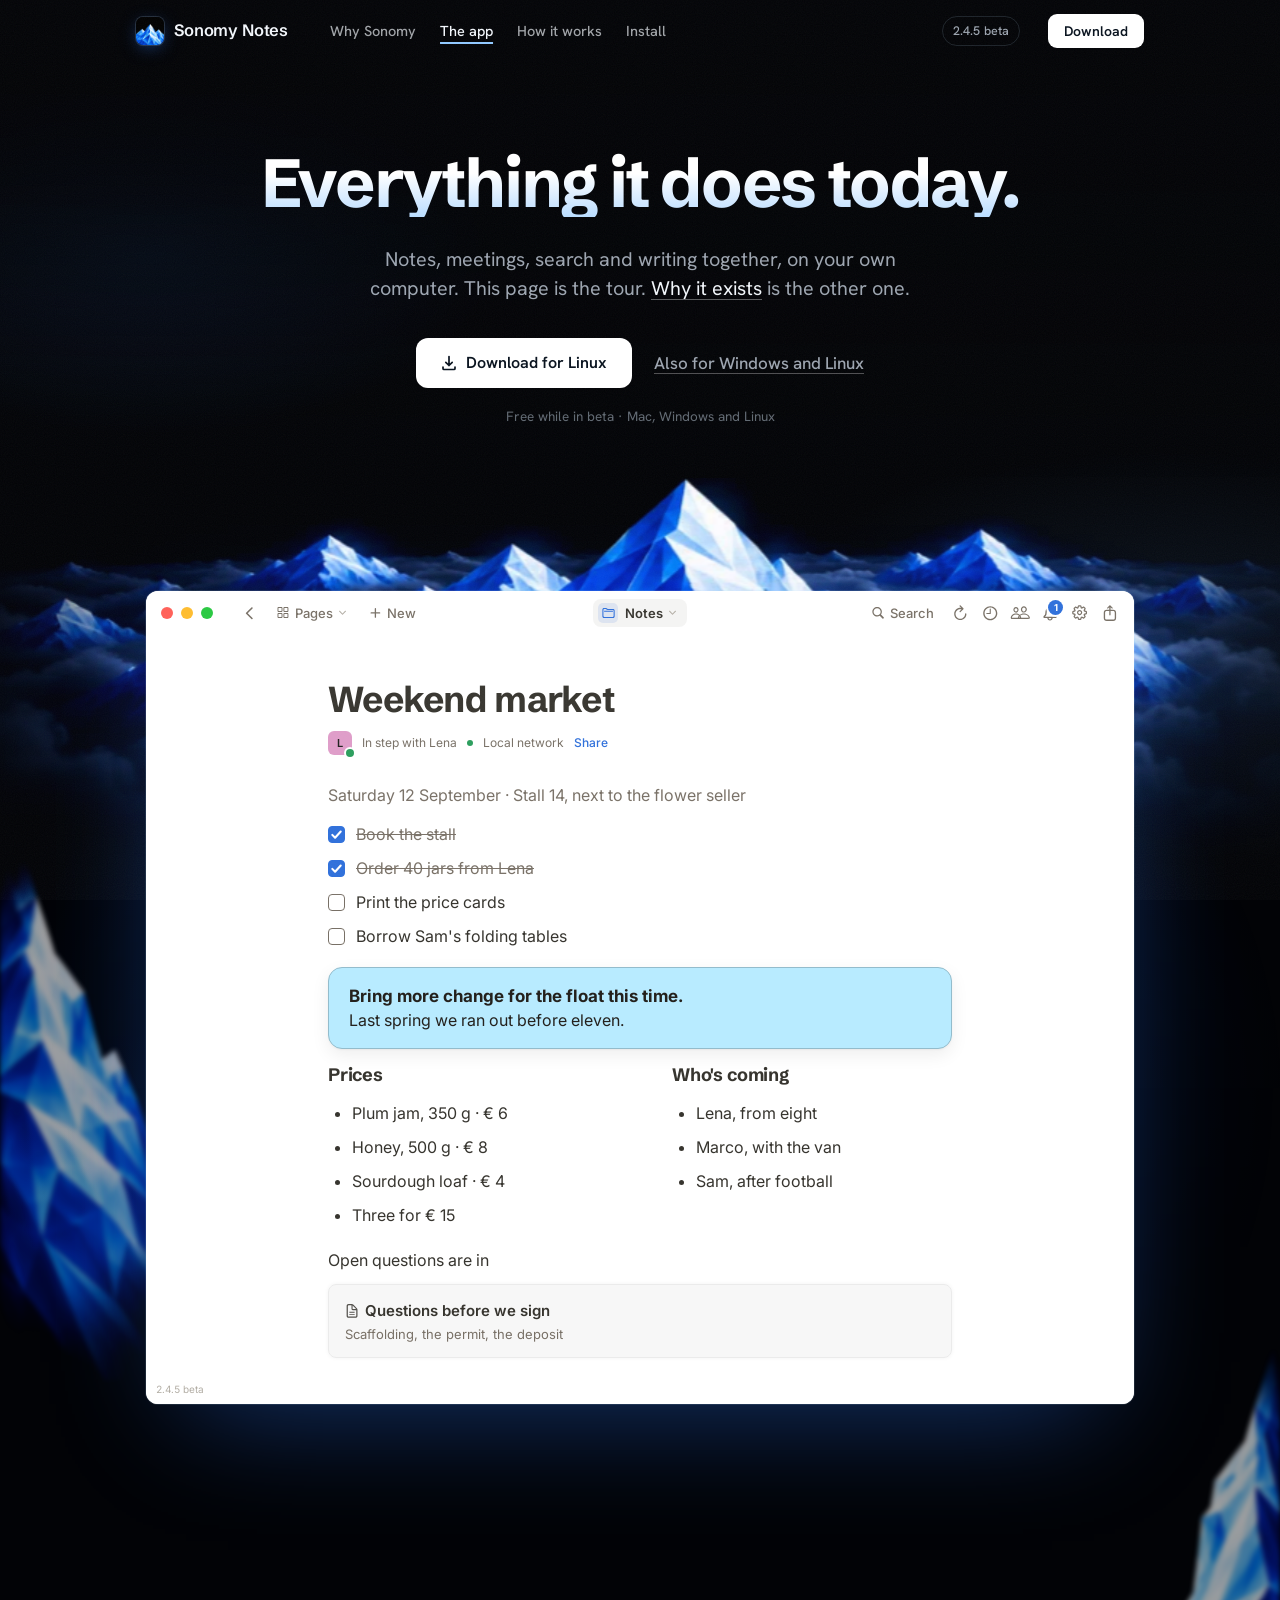
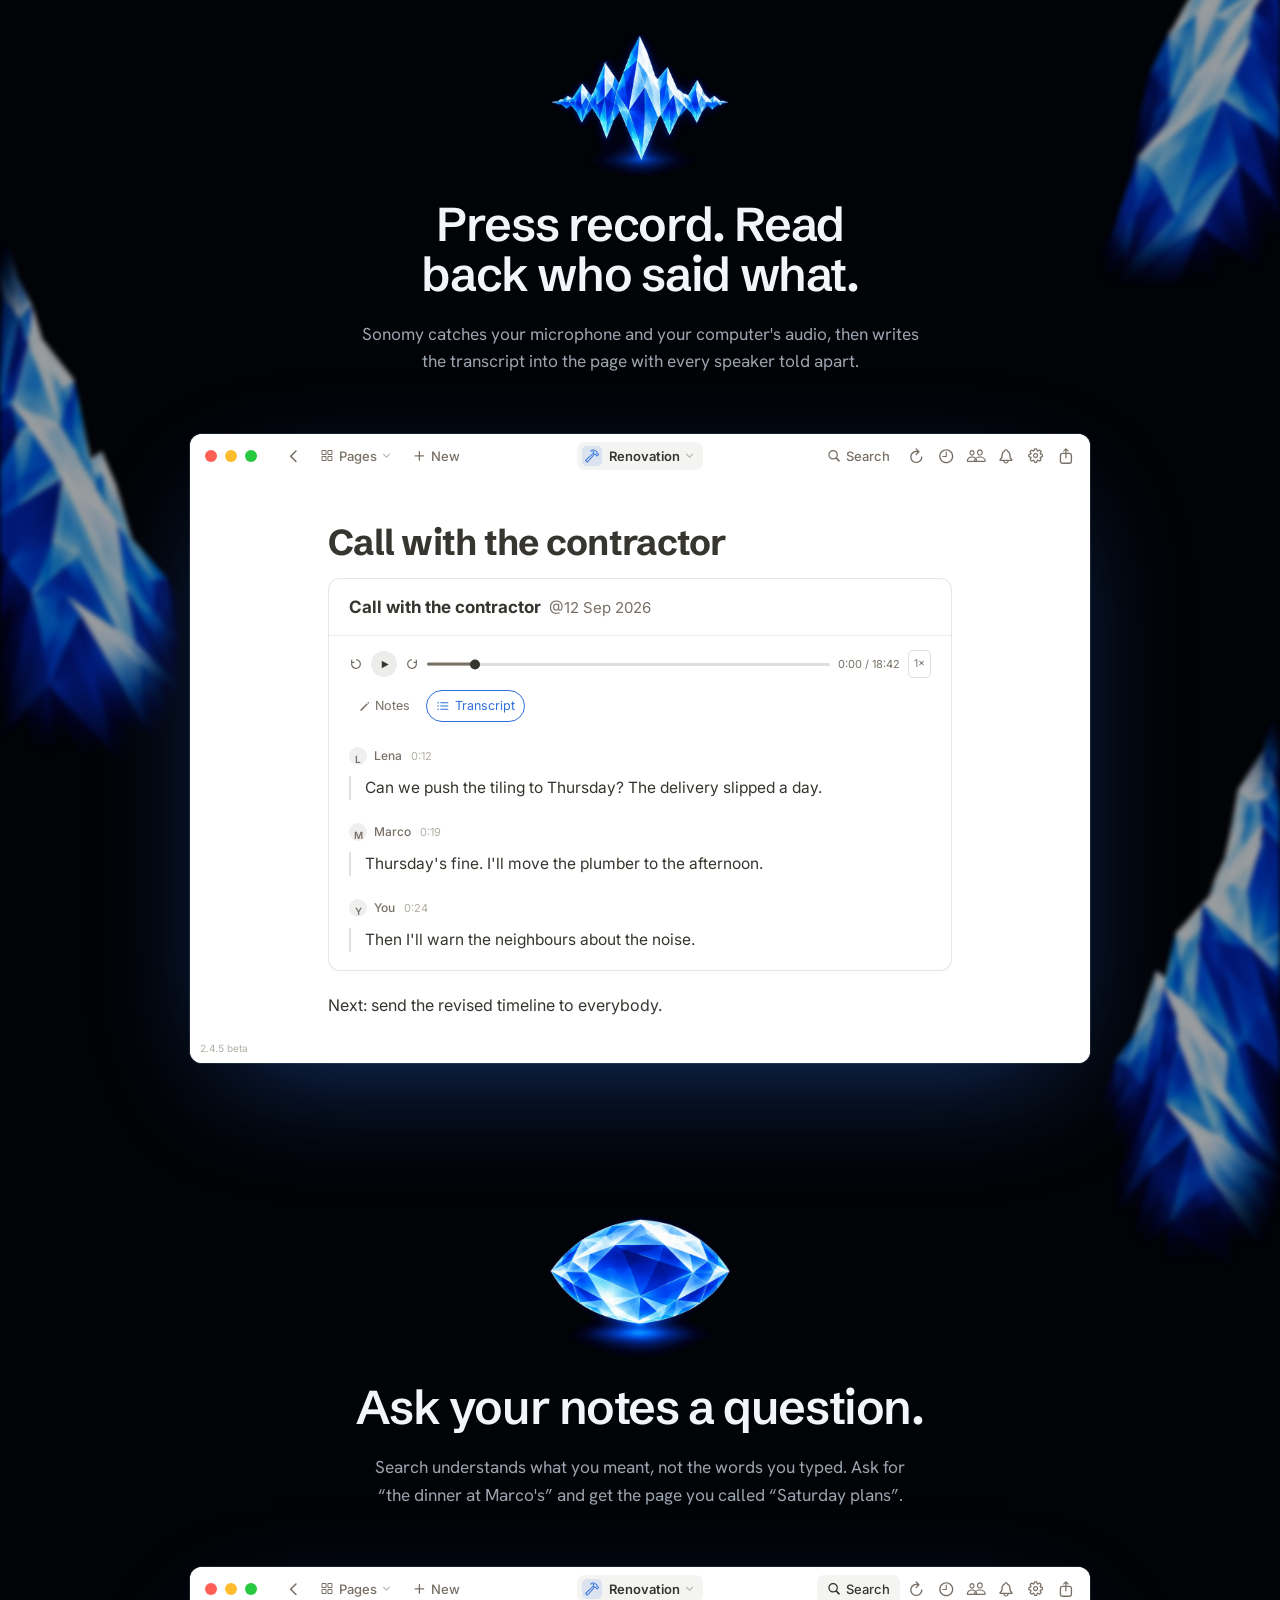
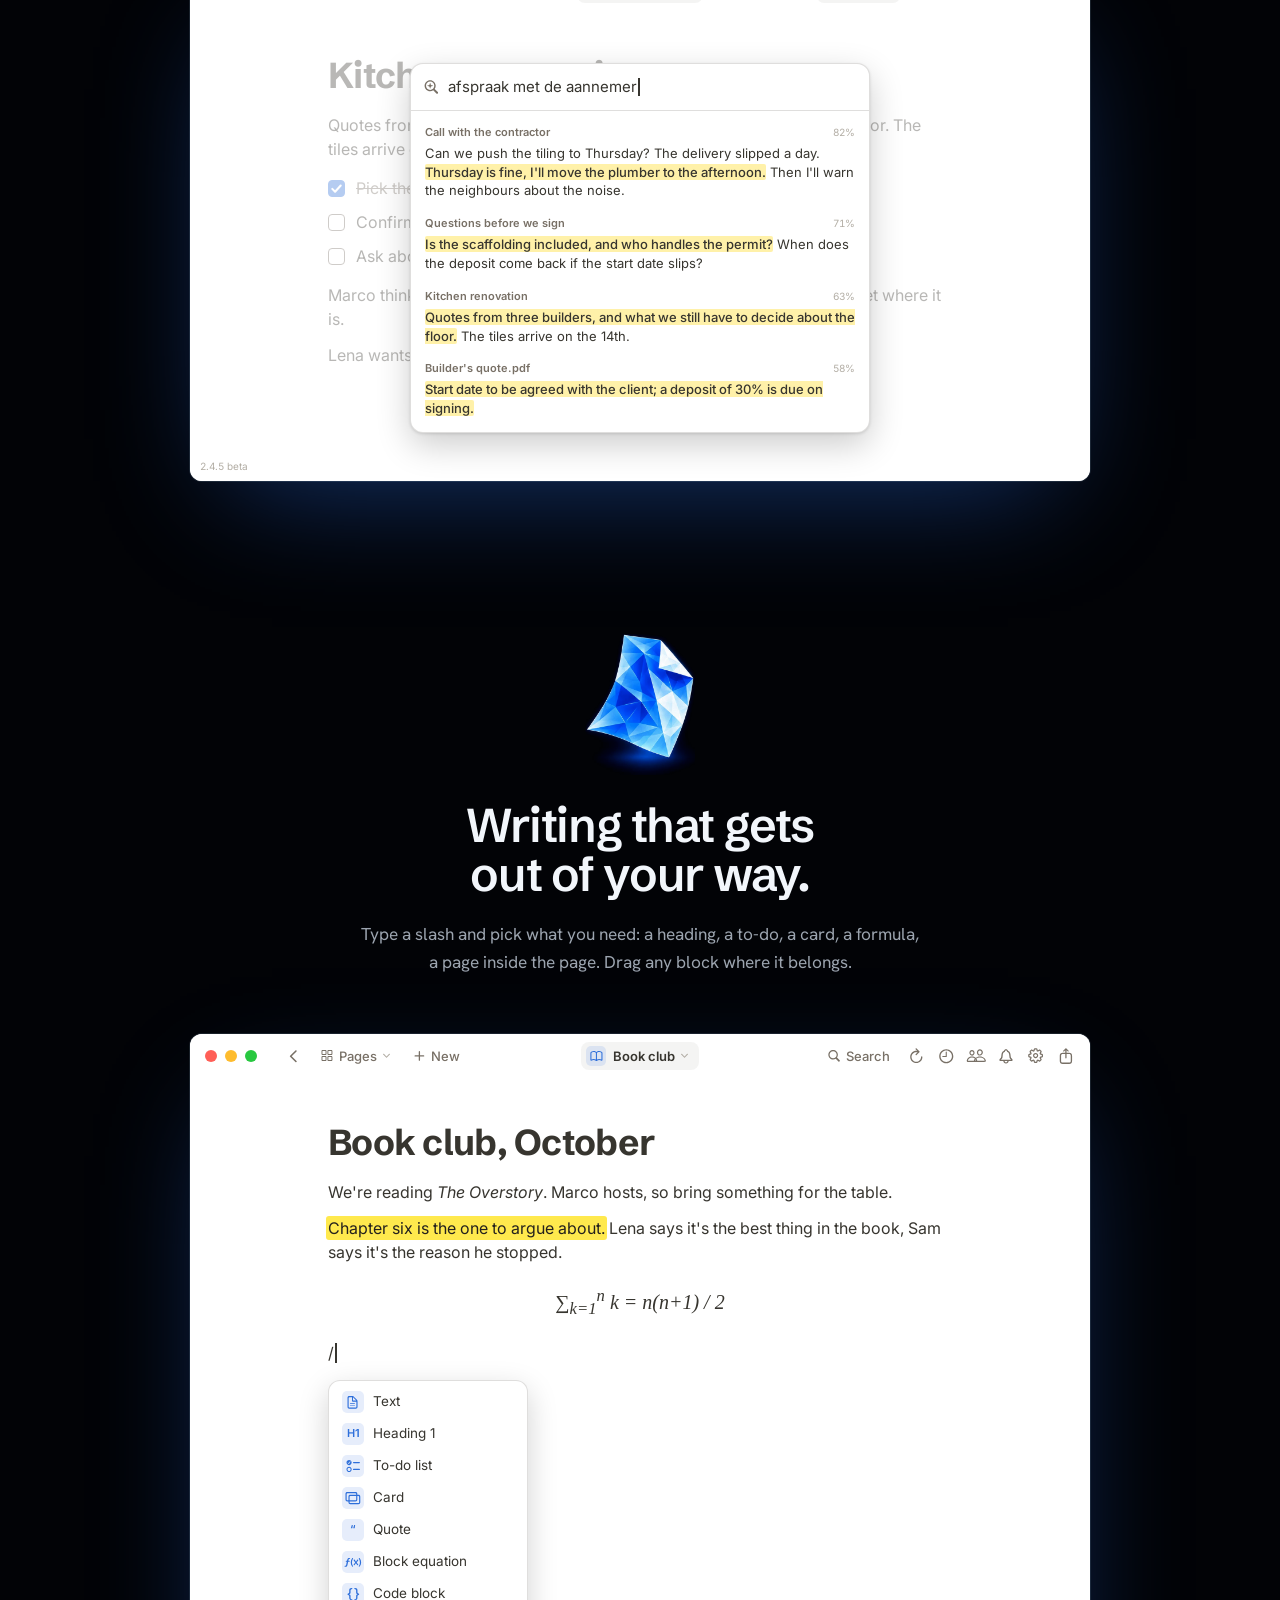
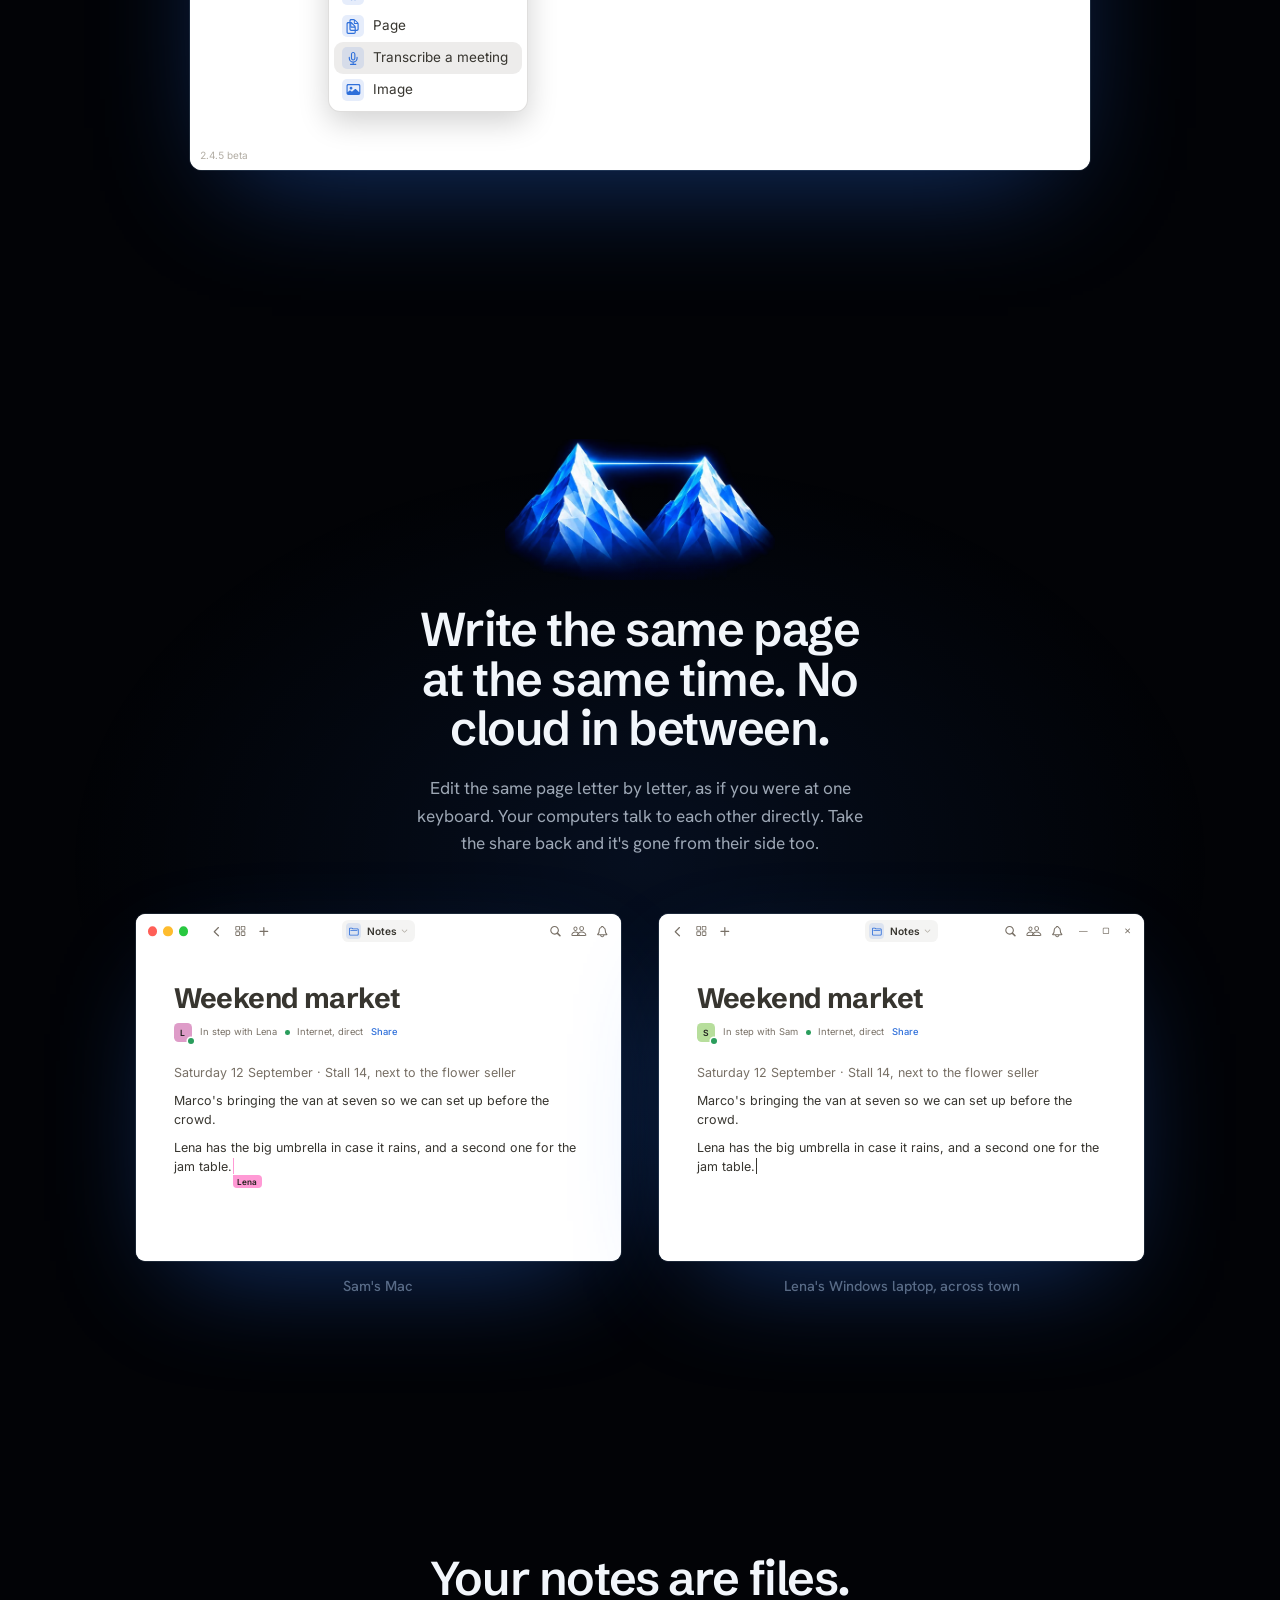
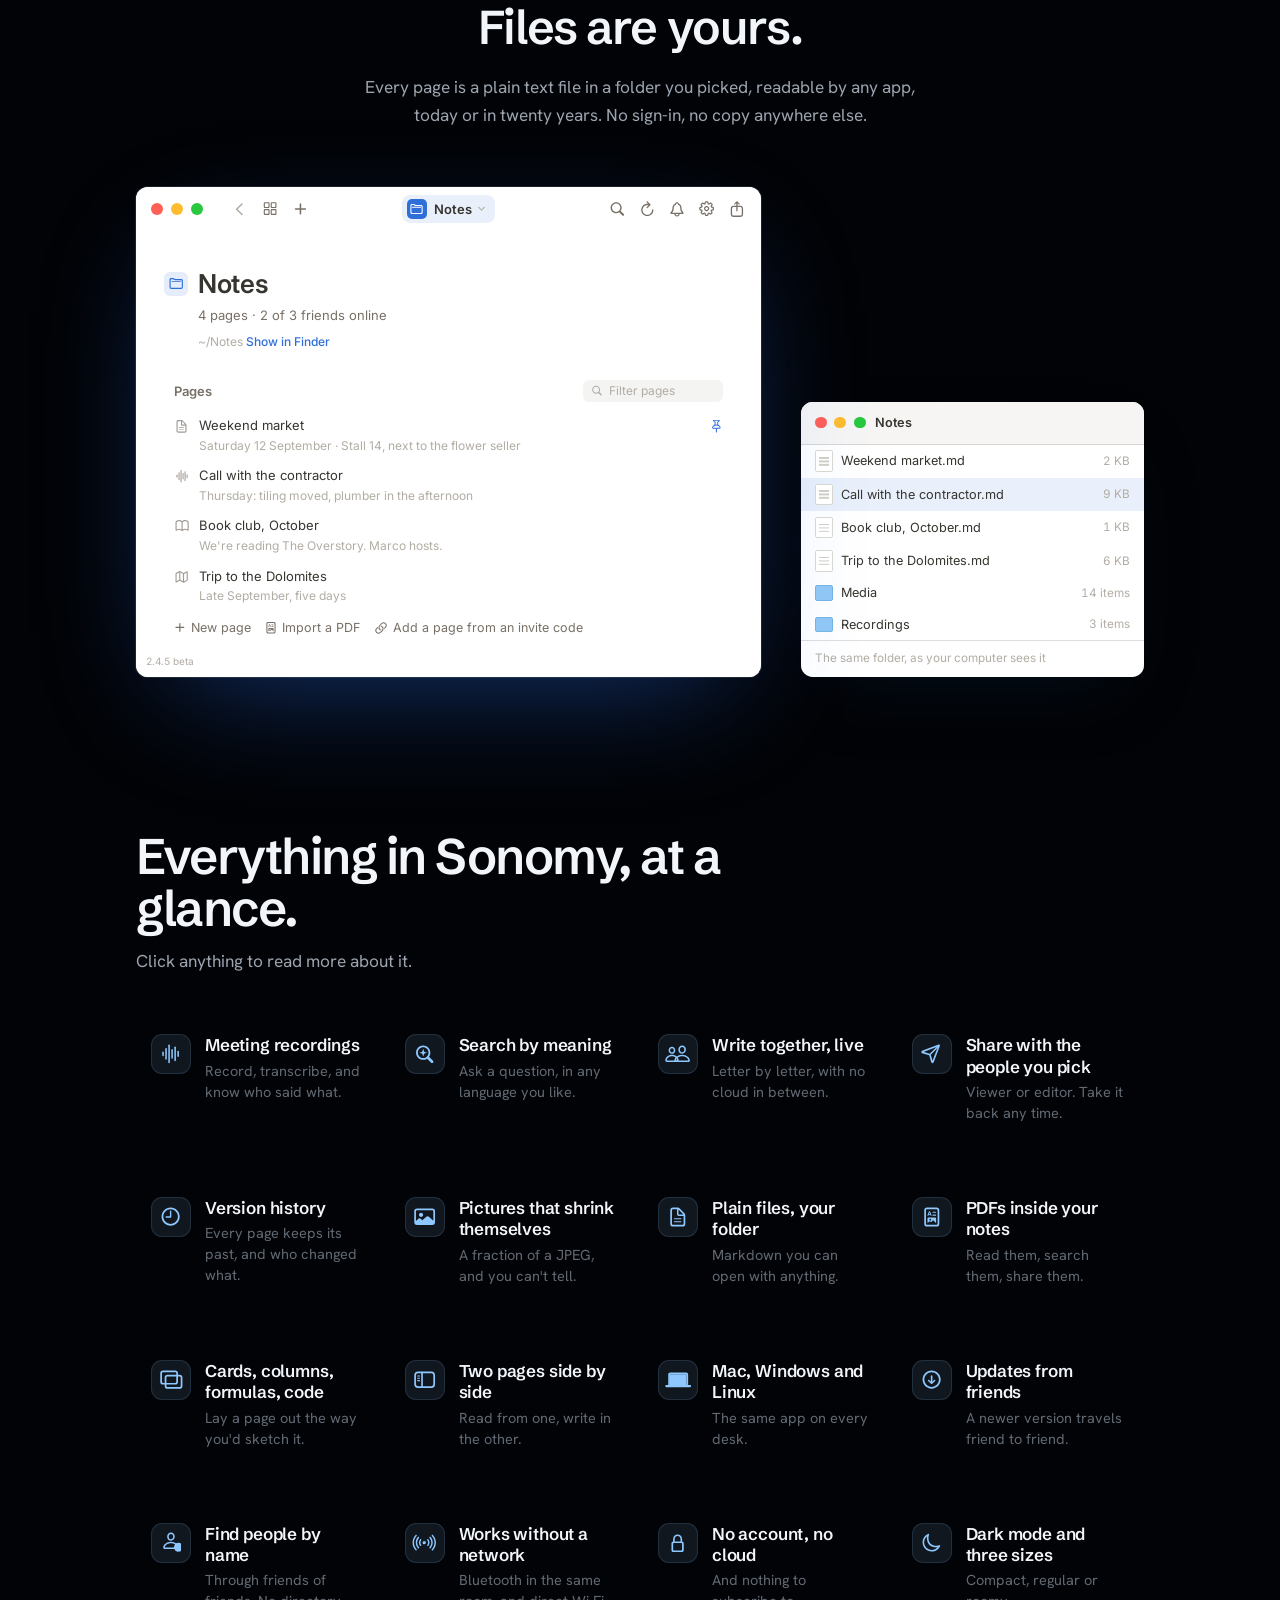
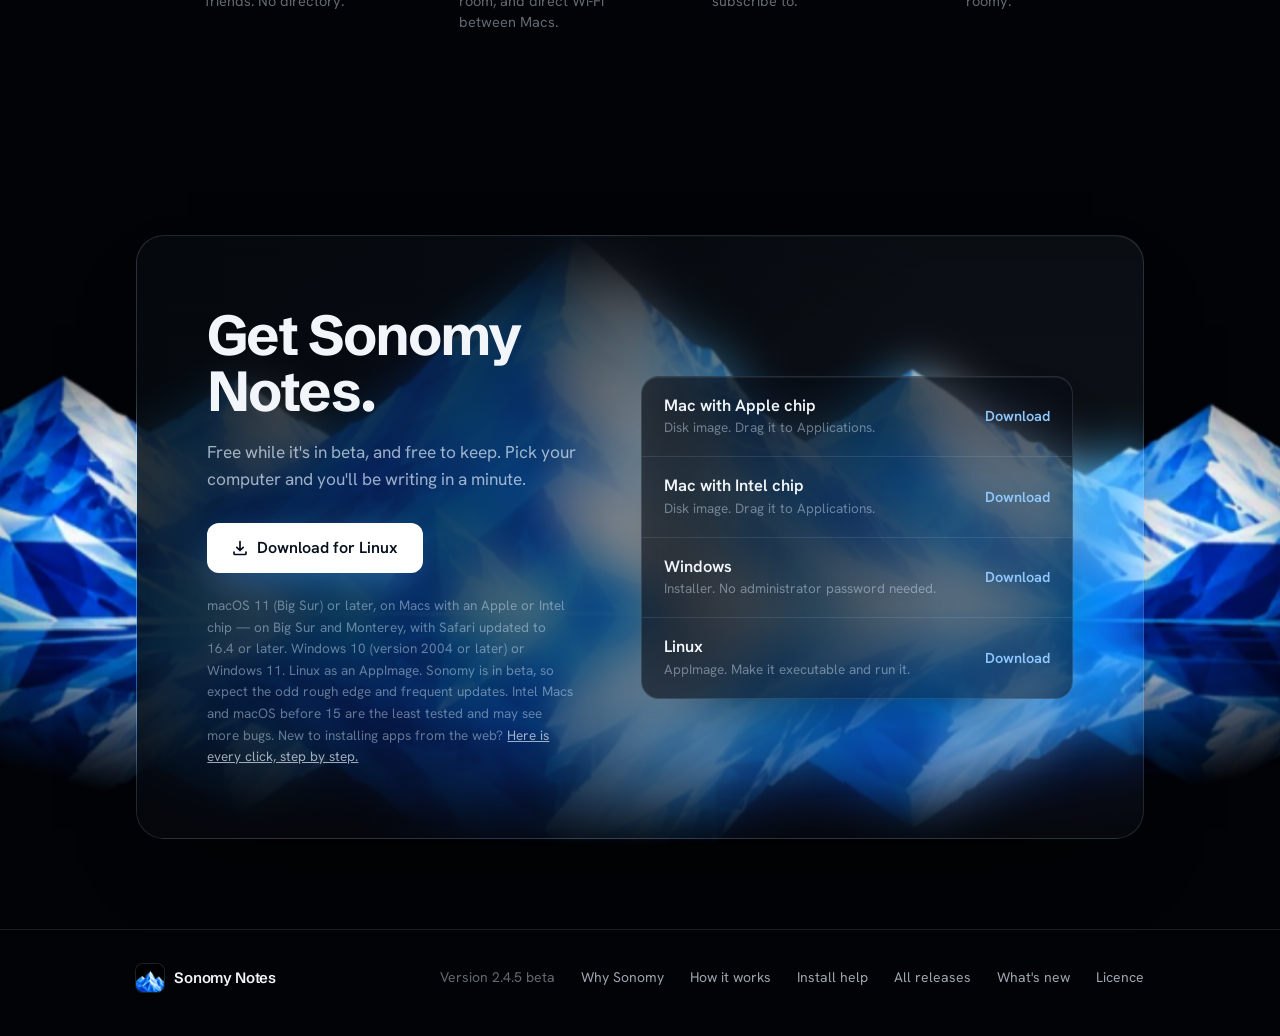
==== commit 5b5b0ad1: "Site: link preview card with the title and one line" ====
--- a/app.html
+++ b/app.html
@@ -8,7 +8,10 @@
 
 <meta property="og:title" content="Sonomy Notes: the app">
 <meta property="og:description" content="Record the meeting. Find it again by what you meant. Write together. Everything on your own computer.">
-<meta property="og:image" content="assets/summit.jpg">
+<meta property="og:image" content="https://larslagauw.github.io/sonomy-releases/assets/og.png">
+<meta property="og:image:width" content="1200">
+<meta property="og:image:height" content="630">
+<meta name="twitter:image" content="https://larslagauw.github.io/sonomy-releases/assets/og.png">
 <meta property="og:type" content="website">
 <meta name="twitter:card" content="summary_large_image">
 <meta name="theme-color" content="#1a7fd0">
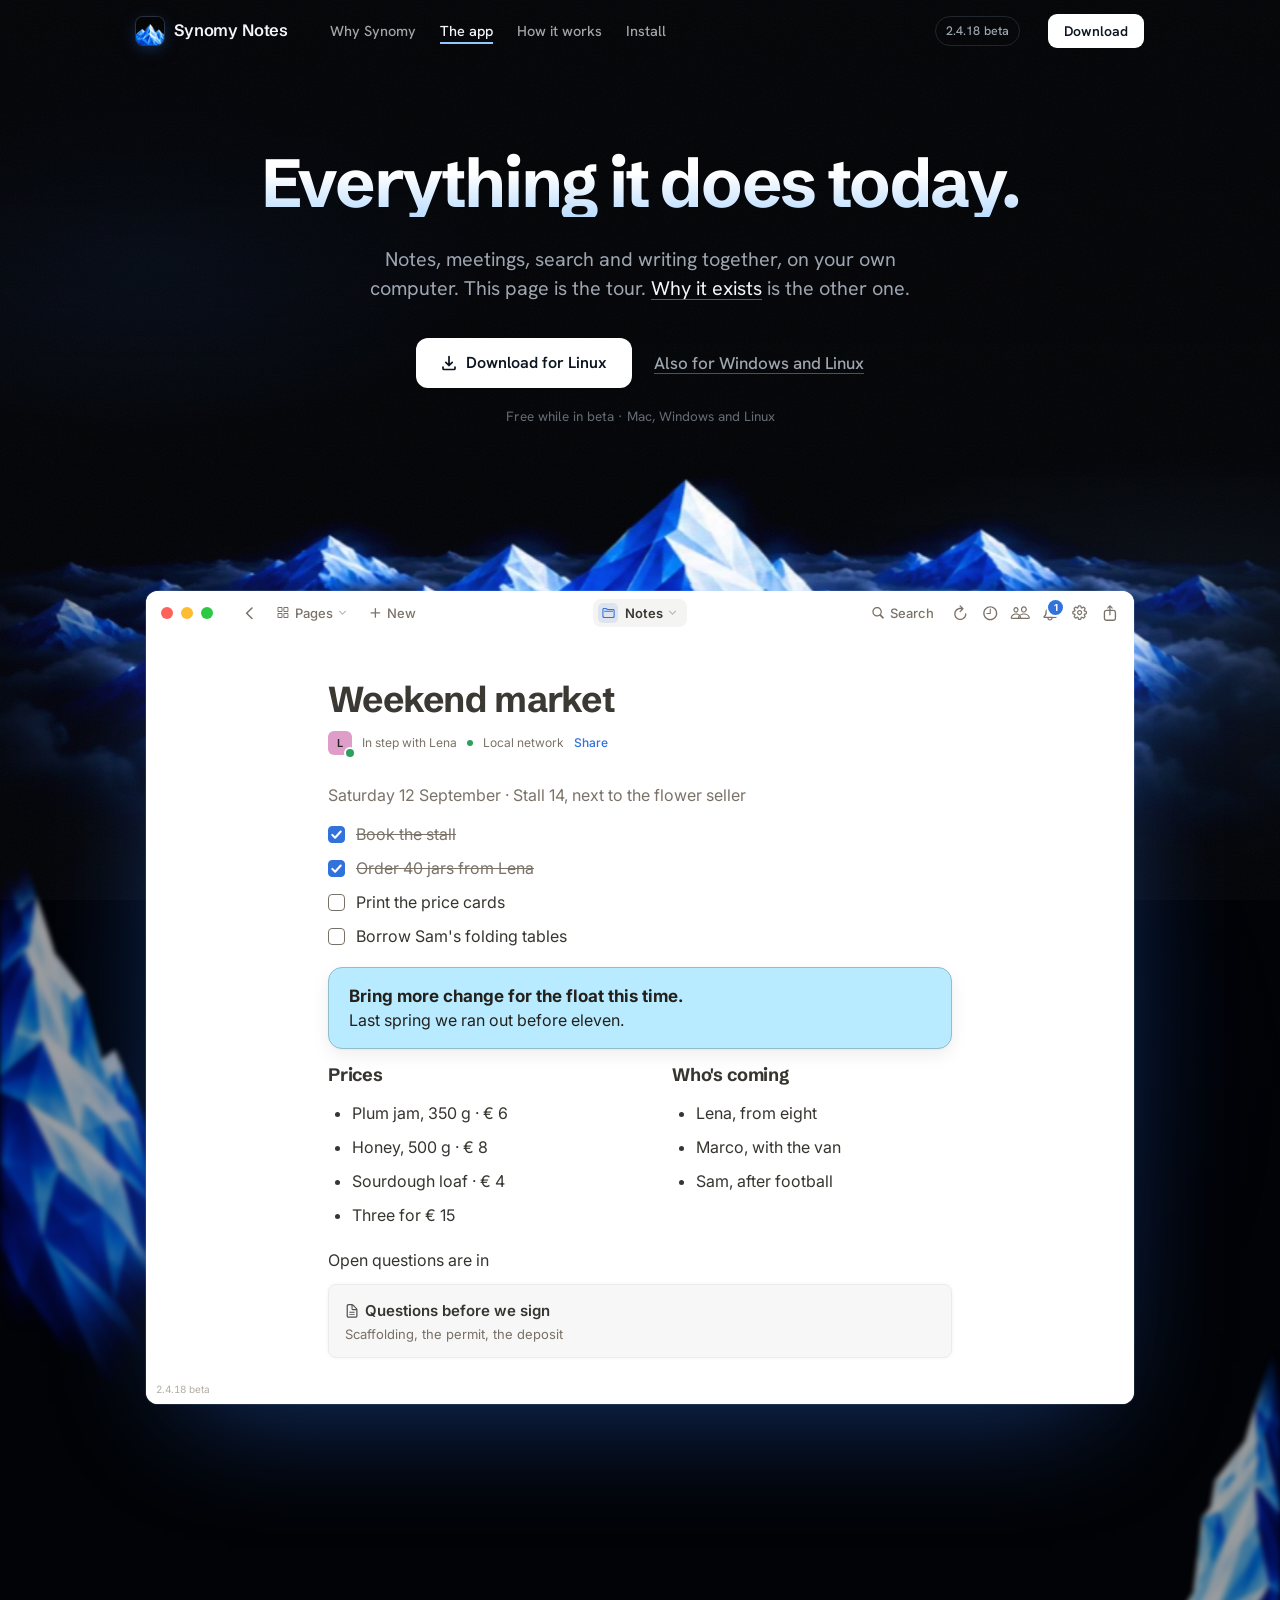
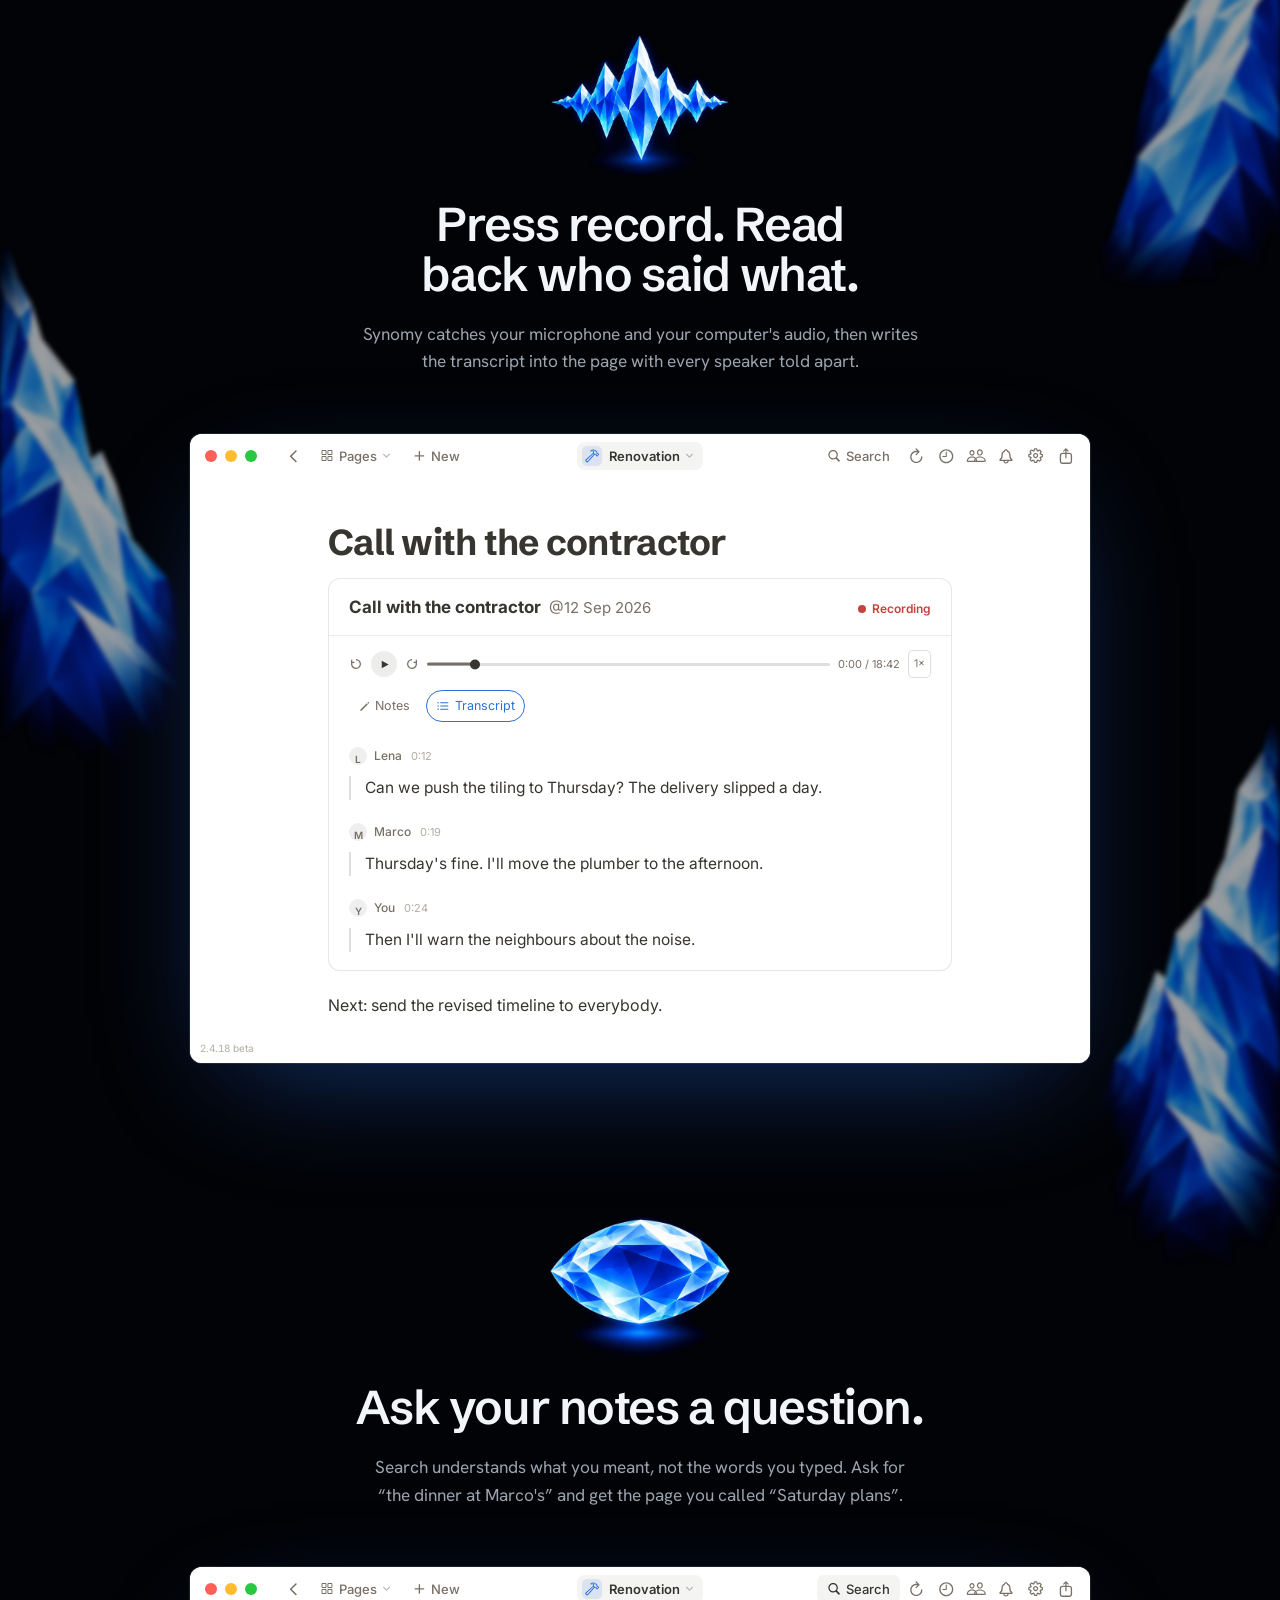
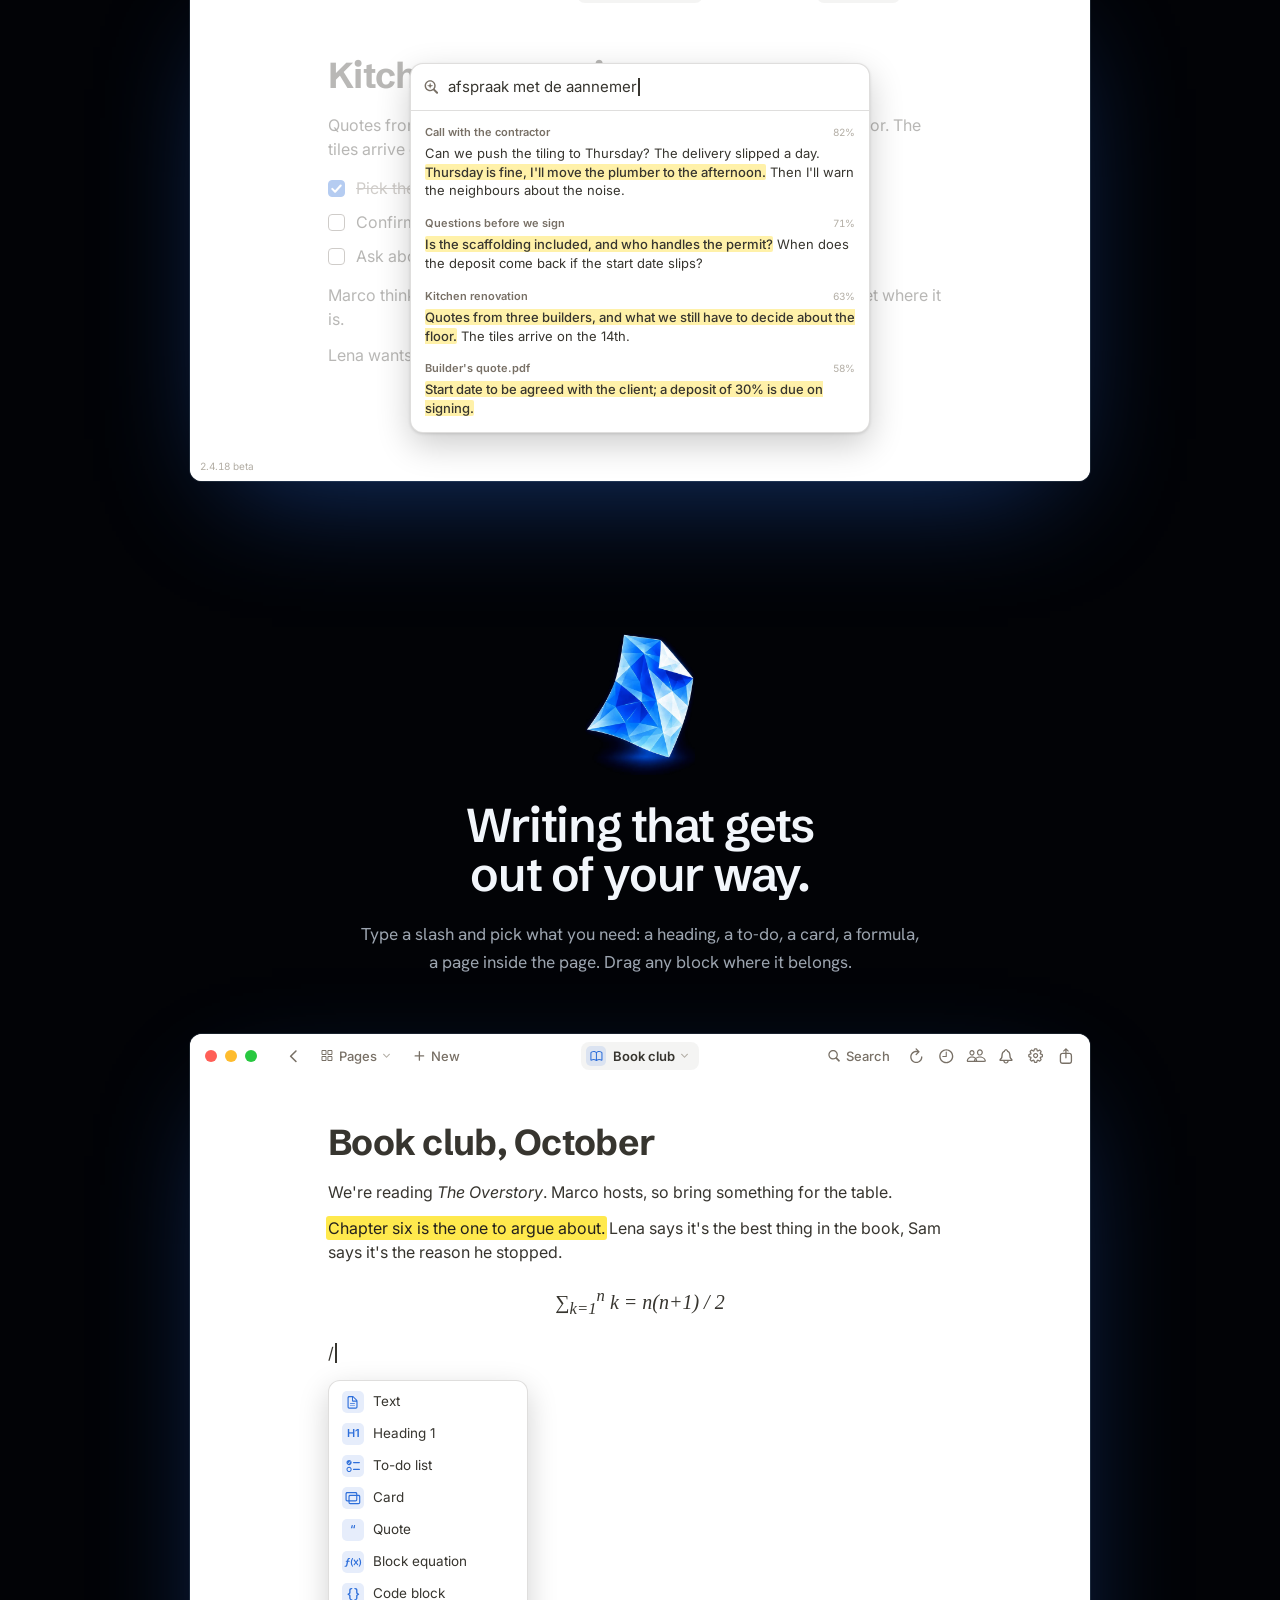
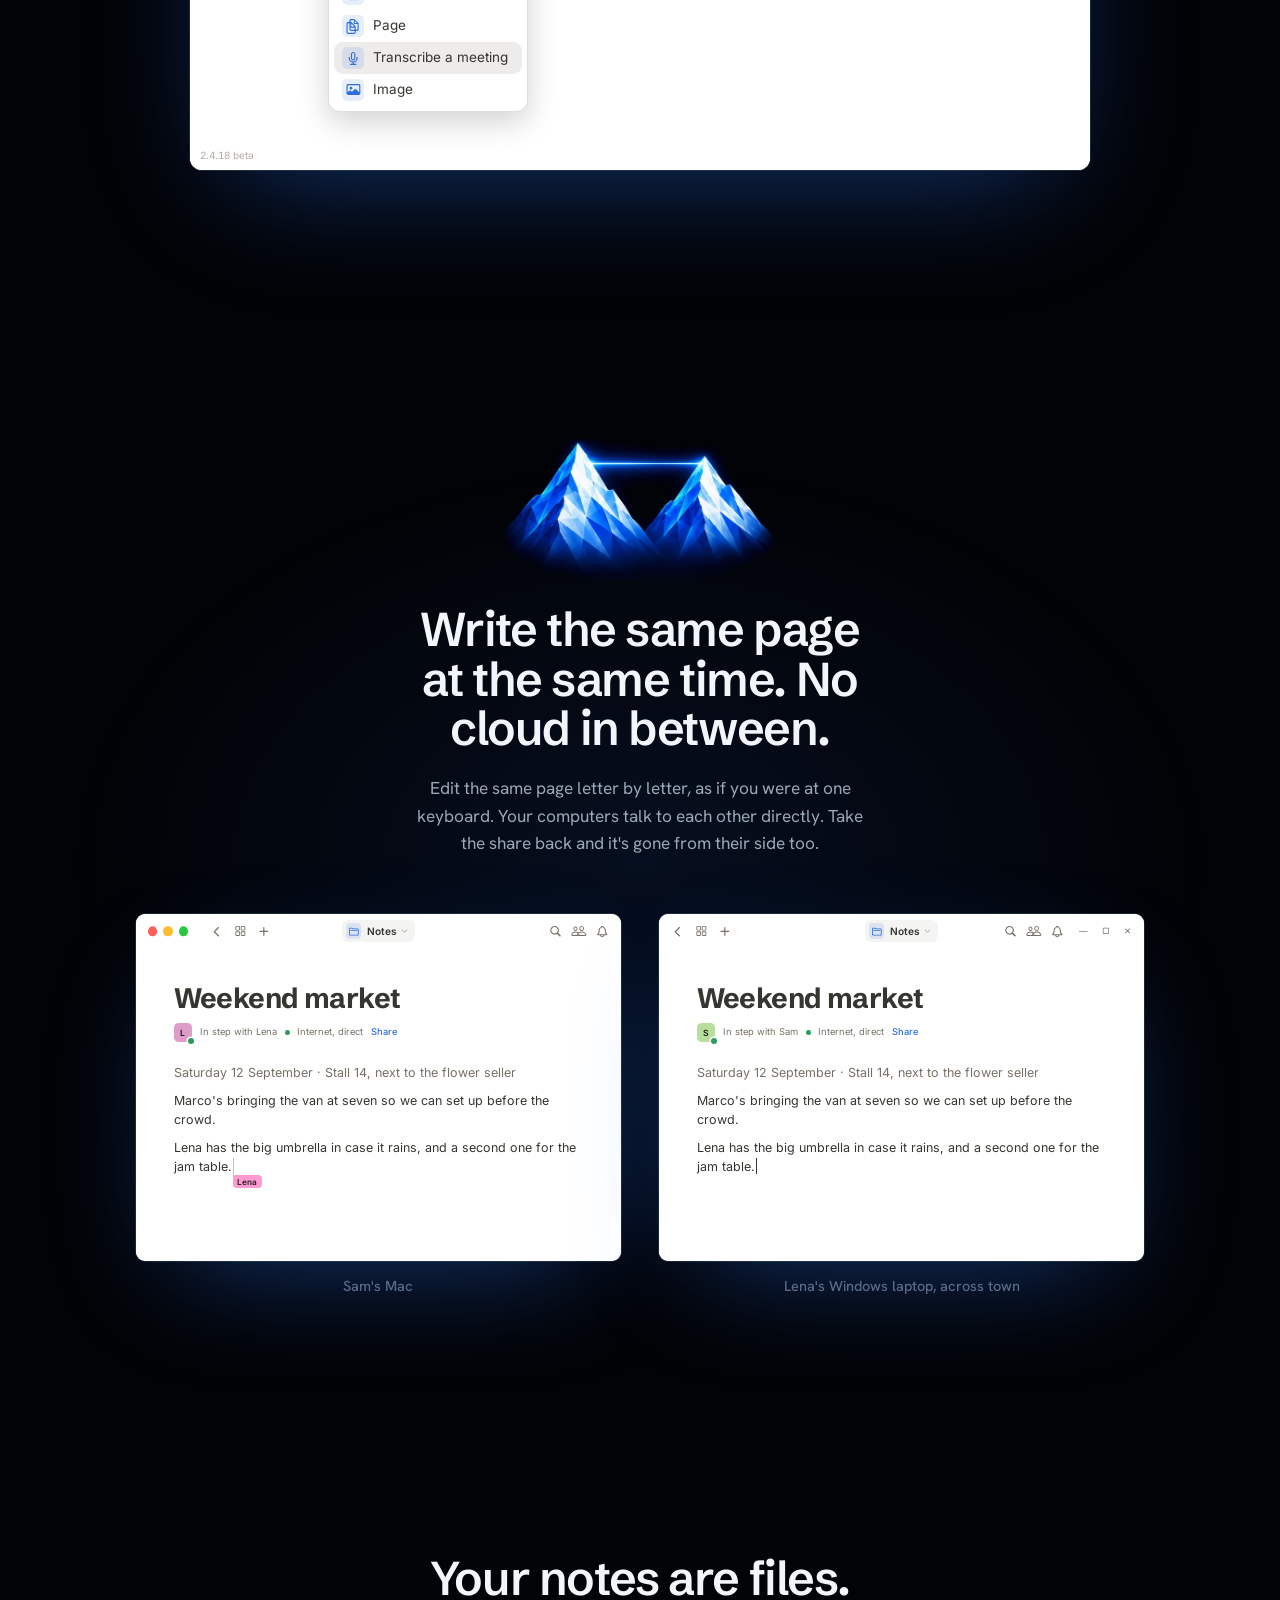
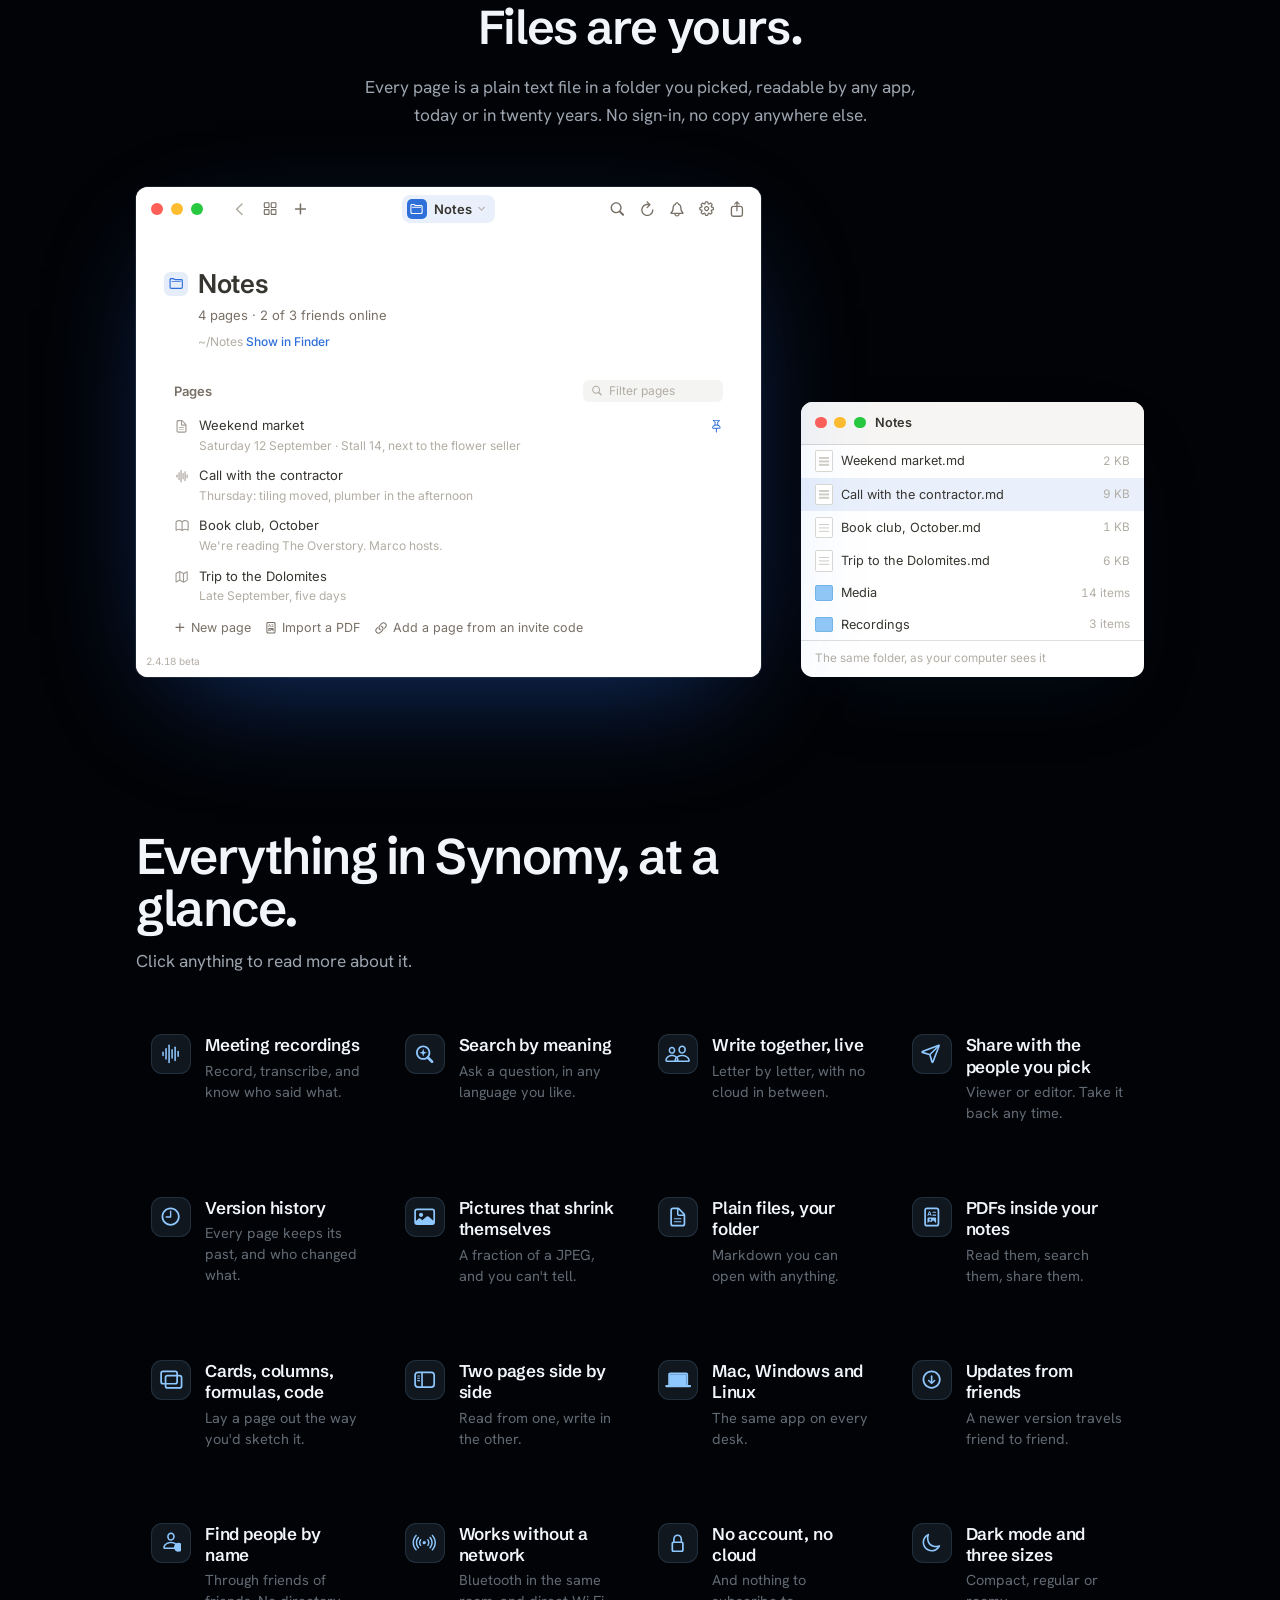
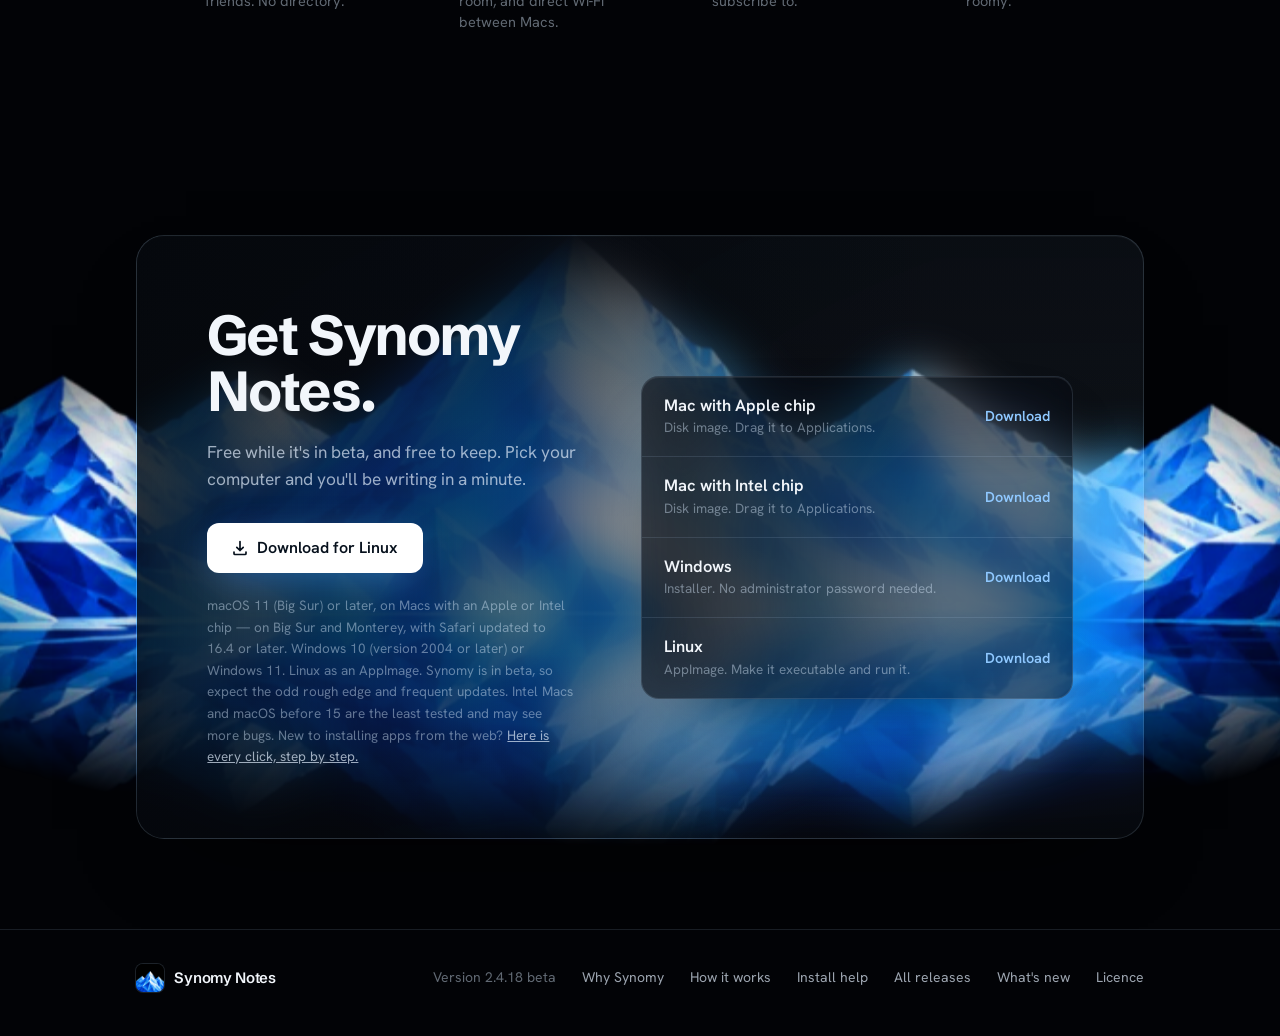
==== commit 415fc257: "Site: Synomy, 2.4.18 beta" ====
--- a/app.html
+++ b/app.html
@@ -3,15 +3,15 @@
 <head>
 <meta charset="utf-8">
 <meta name="viewport" content="width=device-width, initial-scale=1">
-<title>The app: everything Sonomy Notes does today</title>
-<meta name="description" content="What Sonomy Notes does today, on Mac, Windows and Linux: it records and transcribes meetings, searches your notes by meaning, and lets you write a page together with a friend. No account, no cloud, no subscription.">
-
-<meta property="og:title" content="Sonomy Notes: the app">
+<title>The app: everything Synomy Notes does today</title>
+<meta name="description" content="What Synomy Notes does today, on Mac, Windows and Linux: it records and transcribes meetings, searches your notes by meaning, and lets you write a page together with a friend. No account, no cloud, no subscription.">
+
+<meta property="og:title" content="Synomy Notes: the app">
 <meta property="og:description" content="Record the meeting. Find it again by what you meant. Write together. Everything on your own computer.">
-<meta property="og:image" content="https://larslagauw.github.io/sonomy-releases/assets/og.png">
+<meta property="og:image" content="https://larslagauw.github.io/synomy-releases/assets/og.png">
 <meta property="og:image:width" content="1200">
 <meta property="og:image:height" content="630">
-<meta name="twitter:image" content="https://larslagauw.github.io/sonomy-releases/assets/og.png">
+<meta name="twitter:image" content="https://larslagauw.github.io/synomy-releases/assets/og.png">
 <meta property="og:type" content="website">
 <meta name="twitter:card" content="summary_large_image">
 <meta name="theme-color" content="#1a7fd0">
@@ -165,17 +165,17 @@
   <div class="bar-in">
     <a class="mark" href="#top">
       <img src="assets/icon.png" alt="" width="28" height="28">
-      <span>Sonomy Notes</span>
+      <span>Synomy Notes</span>
     </a>
     <nav class="nav" aria-label="Pages">
-      <a href="index.html">Why Sonomy</a>
+      <a href="index.html">Why Synomy</a>
       <a class="here" href="app.html">The app</a>
       <a href="how.html">How it works</a>
       <a href="install.html">Install</a>
     </nav>
     <div class="bar-sp"></div>
-    <span class="ver" data-version>2.4.5 beta</span>
-    <a class="btn btn-sm btn-bar" id="cta-bar" href="https://github.com/LarsLagauw/sonomy-releases/releases/latest">Download</a>
+    <span class="ver" data-version>2.4.18 beta</span>
+    <a class="btn btn-sm btn-bar" id="cta-bar" href="https://github.com/LarsLagauw/synomy-releases/releases/latest">Download</a>
   </div>
 </header>
 
@@ -193,7 +193,7 @@
         Notes, meetings, search and writing together, on your own computer. This page is the tour. <a href="index.html">Why it exists</a> is the other one.
       </p>
       <div class="hero-cta">
-        <a class="btn btn-ink" id="cta-main" href="https://github.com/LarsLagauw/sonomy-releases/releases/latest">
+        <a class="btn btn-ink" id="cta-main" href="https://github.com/LarsLagauw/synomy-releases/releases/latest">
           <svg viewBox="0 0 16 16" fill="none" stroke="currentColor" stroke-width="1.7" stroke-linecap="round" stroke-linejoin="round" aria-hidden="true"><path d="M8 1.5v9m0 0 3.2-3.2M8 10.5 4.8 7.3M2 12v1.5a1 1 0 0 0 1 1h10a1 1 0 0 0 1-1V12"/></svg>
           <span id="cta-main-label">Download the latest version</span>
         </a>
@@ -254,7 +254,7 @@
             </div>
 
           </div>
-          <span class="a-ver" data-version>2.4.5 beta</span>
+          <span class="a-ver" data-version>2.4.18 beta</span>
         </div>
       </div>
       <div class="shot-fade" aria-hidden="true"></div>
@@ -268,7 +268,7 @@
       <div class="txt">
         <img class="emblem rv" src="assets/obj-wave.webp" alt="" width="526" height="418">
         <h2 class="rv">Press record. Read back who said what.</h2>
-        <p class="rv" style="--d:80ms">Sonomy catches your microphone and your computer's audio, then writes the transcript into the page with every speaker told apart.</p>
+        <p class="rv" style="--d:80ms">Synomy catches your microphone and your computer's audio, then writes the transcript into the page with every speaker told apart.</p>
       </div>
       <div class="vis rv meet-vis" style="--d:120ms" data-vig data-loop>
         <div class="app" style="--w:900" aria-hidden="true">
@@ -318,7 +318,7 @@
               <span class="m-btn quiet">Cancel</span>
             </div>
           </div>
-          <span class="a-ver" data-version>2.4.5 beta</span>
+          <span class="a-ver" data-version>2.4.18 beta</span>
         </div>
       </div>
     </div>
@@ -359,7 +359,7 @@
               </div>
             </div>
           </div>
-          <span class="a-ver" data-version>2.4.5 beta</span>
+          <span class="a-ver" data-version>2.4.18 beta</span>
         </div>
       </div>
     </div>
@@ -403,7 +403,7 @@
               <div class="sl-item" style="--i:9"><span class="gl"><i data-g="photo"></i></span>Image</div>
             </div>
           </div>
-          <span class="a-ver" data-version>2.4.5 beta</span>
+          <span class="a-ver" data-version>2.4.18 beta</span>
         </div>
       </div>
     </div>
@@ -497,7 +497,7 @@
               </div>
             </div></div>
           </div>
-          <span class="a-ver" data-version>2.4.5 beta</span>
+          <span class="a-ver" data-version>2.4.18 beta</span>
         </div>
         <div class="finder" aria-hidden="true">
           <div class="fh"><span class="a-tl"><i></i><i></i><i></i></span>Notes</div>
@@ -516,7 +516,7 @@
   <!-- ============================================================ Everything -->
   <section class="all" id="everything">
     <div class="wrap">
-      <h2 class="rv">Everything in Sonomy, at a glance.</h2>
+      <h2 class="rv">Everything in Synomy, at a glance.</h2>
       <p class="rv" style="--d:60ms">Click anything to read more about it.</p>
       <ul class="all-grid">
         <li class="rv" style="--d:0ms"><button class="feat" data-pop="meetings"><span class="g" data-g="waveform"></span><div><b>Meeting recordings</b><span>Record, transcribe, and know who said what.</span><em class="open">Read more</em></div></button></li>
@@ -547,28 +547,28 @@
         <div class="sky" aria-hidden="true"></div>
         <div class="sky-tint" aria-hidden="true"></div>
         <div>
-          <h2>Get Sonomy Notes.</h2>
+          <h2>Get Synomy Notes.</h2>
           <p class="lede">Free while it's in beta, and free to keep. Pick your computer and you'll be writing in a minute.</p>
-          <a class="btn btn-light" id="cta-get" href="https://github.com/LarsLagauw/sonomy-releases/releases/latest">
+          <a class="btn btn-light" id="cta-get" href="https://github.com/LarsLagauw/synomy-releases/releases/latest">
             <svg viewBox="0 0 16 16" fill="none" stroke="currentColor" stroke-width="1.7" stroke-linecap="round" stroke-linejoin="round" aria-hidden="true"><path d="M8 1.5v9m0 0 3.2-3.2M8 10.5 4.8 7.3M2 12v1.5a1 1 0 0 0 1 1h10a1 1 0 0 0 1-1V12"/></svg>
             <span id="cta-get-label">Download the latest version</span>
           </a>
-          <p class="req">macOS 11 (Big Sur) or later, on Macs with an Apple or Intel chip &mdash; on Big Sur and Monterey, with Safari updated to 16.4 or later. Windows 10 (version 2004 or later) or Windows 11. Linux as an AppImage. Sonomy is in beta, so expect the odd rough edge and frequent updates. Intel Macs and macOS before 15 are the least tested and may see more bugs. New to installing apps from the web? <a href="install.html">Here is every click, step by step.</a></p>
+          <p class="req">macOS 11 (Big Sur) or later, on Macs with an Apple or Intel chip &mdash; on Big Sur and Monterey, with Safari updated to 16.4 or later. Windows 10 (version 2004 or later) or Windows 11. Linux as an AppImage. Synomy is in beta, so expect the odd rough edge and frequent updates. Intel Macs and macOS before 15 are the least tested and may see more bugs. New to installing apps from the web? <a href="install.html">Here is every click, step by step.</a></p>
         </div>
         <div class="plats" id="plats">
-          <a class="plat" data-os="macos" data-arch="arm64" href="https://github.com/LarsLagauw/sonomy-releases/releases/latest">
+          <a class="plat" data-os="macos" data-arch="arm64" href="https://github.com/LarsLagauw/synomy-releases/releases/latest">
             <div><div class="os">Mac with Apple chip</div><div class="file" data-file>Disk image. Drag it to Applications.</div></div>
             <span class="go">Download<b data-size></b></span>
           </a>
-          <a class="plat" data-os="macos" data-arch="x86_64" href="https://github.com/LarsLagauw/sonomy-releases/releases/latest">
+          <a class="plat" data-os="macos" data-arch="x86_64" href="https://github.com/LarsLagauw/synomy-releases/releases/latest">
             <div><div class="os">Mac with Intel chip</div><div class="file" data-file>Disk image. Drag it to Applications.</div></div>
             <span class="go">Download<b data-size></b></span>
           </a>
-          <a class="plat" data-os="windows" href="https://github.com/LarsLagauw/sonomy-releases/releases/latest">
+          <a class="plat" data-os="windows" href="https://github.com/LarsLagauw/synomy-releases/releases/latest">
             <div><div class="os">Windows</div><div class="file" data-file>Installer. No administrator password needed.</div></div>
             <span class="go">Download<b data-size></b></span>
           </a>
-          <a class="plat" data-os="linux" href="https://github.com/LarsLagauw/sonomy-releases/releases/latest">
+          <a class="plat" data-os="linux" href="https://github.com/LarsLagauw/synomy-releases/releases/latest">
             <div><div class="os">Linux</div><div class="file" data-file>AppImage. Make it executable and run it.</div></div>
             <span class="go">Download<b data-size></b></span>
           </a>
@@ -581,15 +581,15 @@
 
 <footer class="foot">
   <div class="wrap foot-in">
-    <a class="mark" href="#top"><img src="assets/icon.png" alt="" width="28" height="28"><span>Sonomy Notes</span></a>
+    <a class="mark" href="#top"><img src="assets/icon.png" alt="" width="28" height="28"><span>Synomy Notes</span></a>
     <span class="fsp"></span>
-    <span>Version <span data-version>2.4.5 beta</span></span>
-    <a href="index.html">Why Sonomy</a>
+    <span>Version <span data-version>2.4.18 beta</span></span>
+    <a href="index.html">Why Synomy</a>
     <a href="how.html">How it works</a>
     <a href="install.html">Install help</a>
-    <a href="https://github.com/LarsLagauw/sonomy-releases/releases">All releases</a>
-    <a href="https://github.com/LarsLagauw/sonomy-releases/releases/latest">What's new</a>
-    <a href="https://github.com/LarsLagauw/sonomy-releases/blob/main/EULA.md">Licence</a>
+    <a href="https://github.com/LarsLagauw/synomy-releases/releases">All releases</a>
+    <a href="https://github.com/LarsLagauw/synomy-releases/releases/latest">What's new</a>
+    <a href="https://github.com/LarsLagauw/synomy-releases/blob/main/EULA.md">Licence</a>
   </div>
 </footer>
 
@@ -602,7 +602,7 @@
 <template id="tpl-meetings">
   <div class="pop-head"><span class="g" data-g="waveform"></span><div><h3 id="pop-title">A meeting becomes a page you can read.</h3><p class="kicker">Record, transcribe, and know who said what.</p></div></div>
   <div class="pop-body">
-    <p>Press record in any page. Sonomy catches your microphone <b>and</b> your computer’s audio, so a video call arrives whole, then writes the transcript straight into the note. Click a name to change it, click a line to hear it.</p>
+    <p>Press record in any page. Synomy catches your microphone <b>and</b> your computer’s audio, so a video call arrives whole, then writes the transcript straight into the note. Click a name to change it, click a line to hear it.</p>
     <ul class="facts">
       <li><b>25</b><span>languages, Dutch included</span></li>
       <li><b>~40×</b><span>faster than the meeting took</span></li>
@@ -647,10 +647,10 @@
 <template id="tpl-pictures">
   <div class="pop-head"><span class="g" data-g="photo"></span><div><h3 id="pop-title">Paste a photo. It shrinks itself.</h3><p class="kicker">A fraction of a JPEG’s size, and you cannot tell by looking.</p></div></div>
   <div class="pop-body">
-    <p>JPEG was standardised in 1992. Sonomy keeps your pictures as <b>AVIF</b>, built on the video technology behind modern streaming. The same photograph, a fraction of the bytes, transparency intact, and readable by every modern browser.</p>
+    <p>JPEG was standardised in 1992. Synomy keeps your pictures as <b>AVIF</b>, built on the video technology behind modern streaming. The same photograph, a fraction of the bytes, transparency intact, and readable by every modern browser.</p>
     <div class="pop-vis bars" data-vig>
       <div class="b"><span>Original JPEG</span><i style="--p:100%"></i><span>2.2 MB</span></div>
-      <div class="b best"><span>In Sonomy</span><i style="--p:17%"></i><span>383 KB</span></div>
+      <div class="b best"><span>In Synomy</span><i style="--p:17%"></i><span>383 KB</span></div>
     </div>
     <p class="fine">Want the untouched file? “Keep the original” is a choice of its own, not the top of a quality slider.</p>
   </div>
@@ -659,7 +659,7 @@
 <template id="tpl-files">
   <div class="pop-head"><span class="g" data-g="doc.text"></span><div><h3 id="pop-title">Plain files, in a folder you chose.</h3><p class="kicker">Markdown you can open with anything, today or in twenty years.</p></div></div>
   <div class="pop-body">
-    <p>Every page is a Markdown file with the name you gave it. Back it up the way you back up everything else. Point Sonomy at notes you already have and it reads them without changing a byte.</p>
+    <p>Every page is a Markdown file with the name you gave it. Back it up the way you back up everything else. Point Synomy at notes you already have and it reads them without changing a byte.</p>
   </div>
 </template>
 
@@ -667,7 +667,7 @@
   <div class="pop-head"><span class="g" data-g="doc.richtext"></span><div><h3 id="pop-title">PDFs live in your notes too.</h3><p class="kicker">Read them in a tile, search them by meaning, share them like a page.</p></div></div>
   <div class="pop-body">
     <p>Import a PDF and it behaves like any other page: it opens in its own tile beside your notes, travels when you share a project, and is searched by meaning along with everything else.</p>
-    <p class="fine">A scanned PDF with no text layer is viewable but not searchable; Sonomy does not run text recognition on images.</p>
+    <p class="fine">A scanned PDF with no text layer is viewable but not searchable; Synomy does not run text recognition on images.</p>
   </div>
 </template>
 
@@ -699,21 +699,21 @@
 <template id="tpl-updates">
   <div class="pop-head"><span class="g" data-g="arrow.down.circle"></span><div><h3 id="pop-title">A newer version travels friend to friend.</h3><p class="kicker">No app store in between, and nothing a friend can tamper with.</p></div></div>
   <div class="pop-body">
-    <p>When a friend is running a newer Sonomy, yours can fetch it from theirs and offer to restart into it. Every build is checked against a description signed with the release key before a single byte is kept.</p>
+    <p>When a friend is running a newer Synomy, yours can fetch it from theirs and offer to restart into it. Every build is checked against a description signed with the release key before a single byte is kept.</p>
   </div>
 </template>
 
 <template id="tpl-people">
   <div class="pop-head"><span class="g" data-g="person.badge.plus"></span><div><h3 id="pop-title">Find people by name.</h3><p class="kicker">Through the people you already know, with no directory anywhere.</p></div></div>
   <div class="pop-body">
-    <p>Type a name and Sonomy asks the friends you already have. Whoever matches sends a card back and you send a request. There is no central list of users to be on, and you decide who is allowed to find you.</p>
+    <p>Type a name and Synomy asks the friends you already have. Whoever matches sends a card back and you send a request. There is no central list of users to be on, and you decide who is allowed to find you.</p>
   </div>
 </template>
 
 <template id="tpl-nearby">
   <div class="pop-head"><span class="g" data-g="dot.radiowaves.left.and.right"></span><div><h3 id="pop-title">It works in a room with no network.</h3><p class="kicker">No Wi‑Fi, no internet, no problem.</p></div></div>
   <div class="pop-body">
-    <p>Two laptops on the same table can still write the same page. Sonomy looks for whatever way there is between them and takes it. Nothing to switch on, nothing to configure. You open the page and it finds a way.</p>
+    <p>Two laptops on the same table can still write the same page. Synomy looks for whatever way there is between them and takes it. Nothing to switch on, nothing to configure. You open the page and it finds a way.</p>
   </div>
 </template>
 
--- a/assets/site.css
+++ b/assets/site.css
@@ -1,4 +1,4 @@
-/* Sonomy Notes — the site. One stylesheet for index.html and how.html.
+/* Synomy Notes — the site. One stylesheet for index.html and how.html.
 
    Two halves. The first is the page itself: type, the night, the bar, the range,
    the download card. The second is the mockup system: every picture of the app
